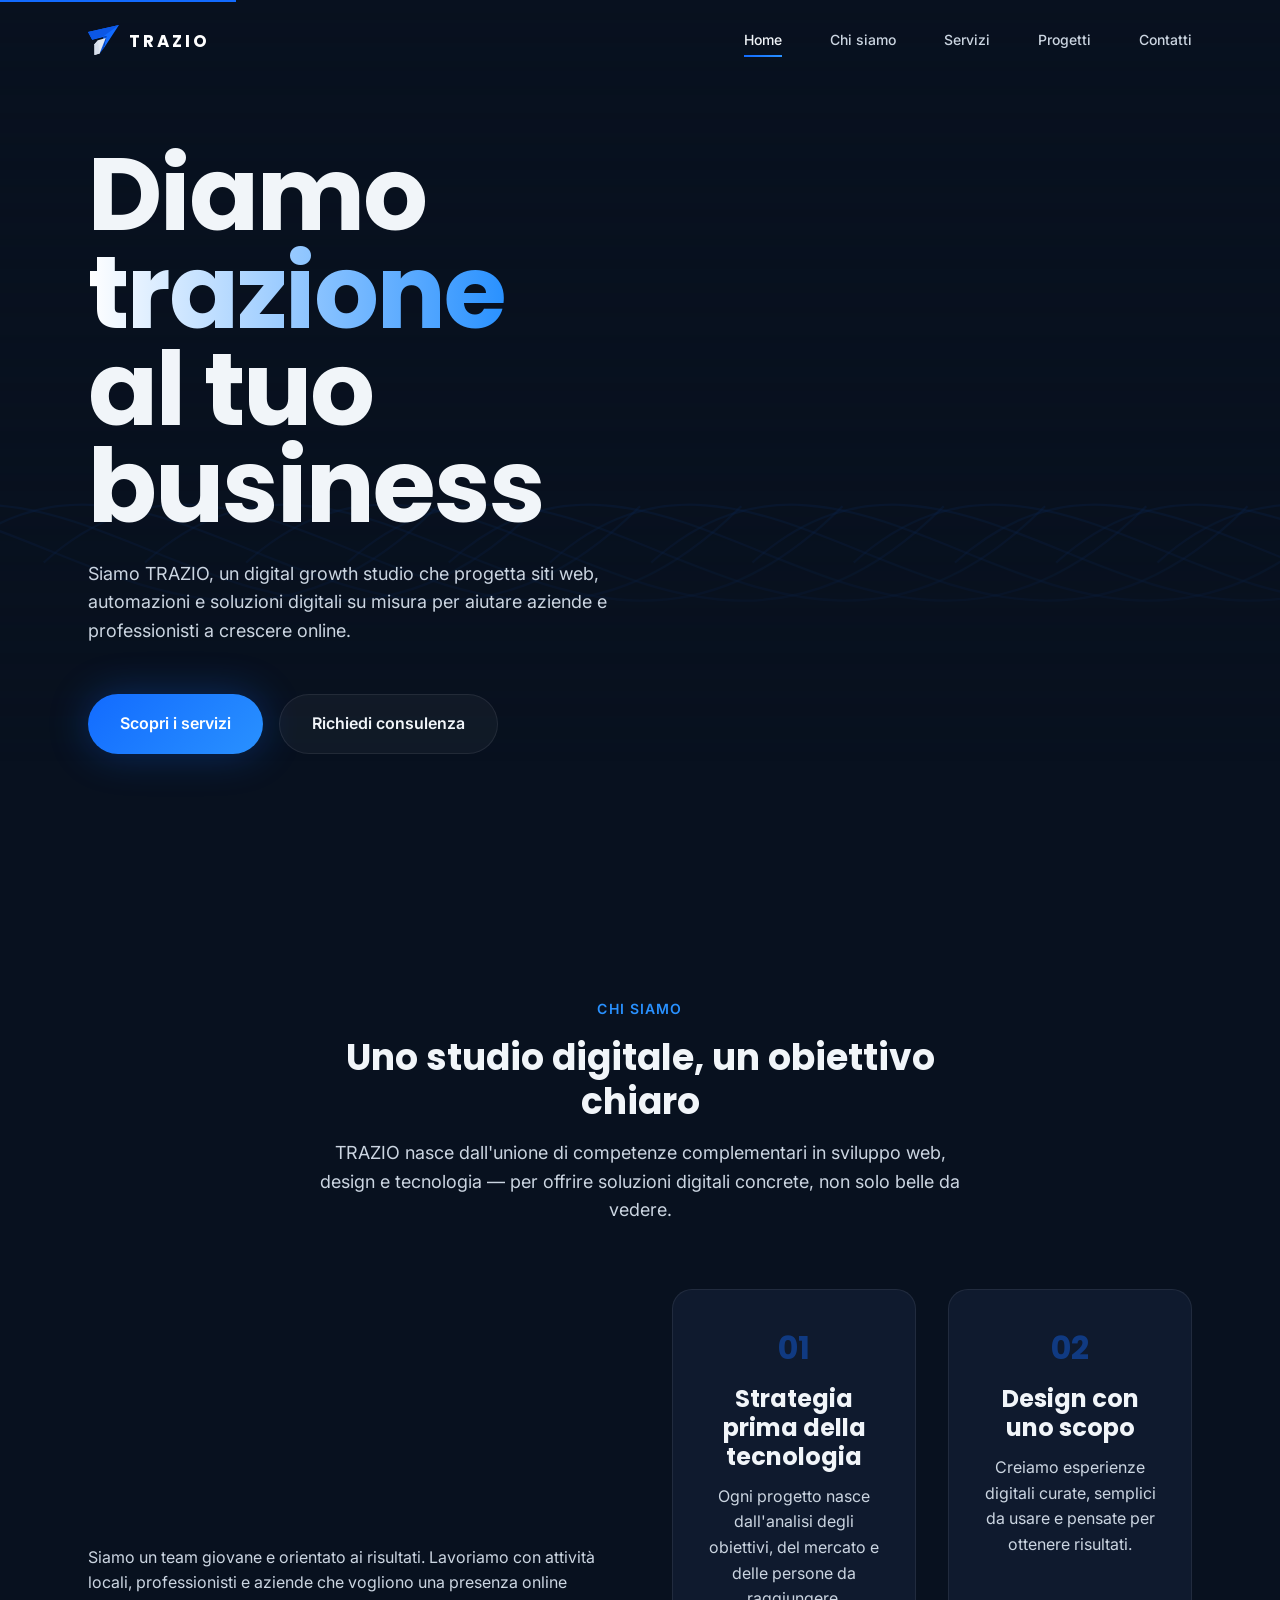
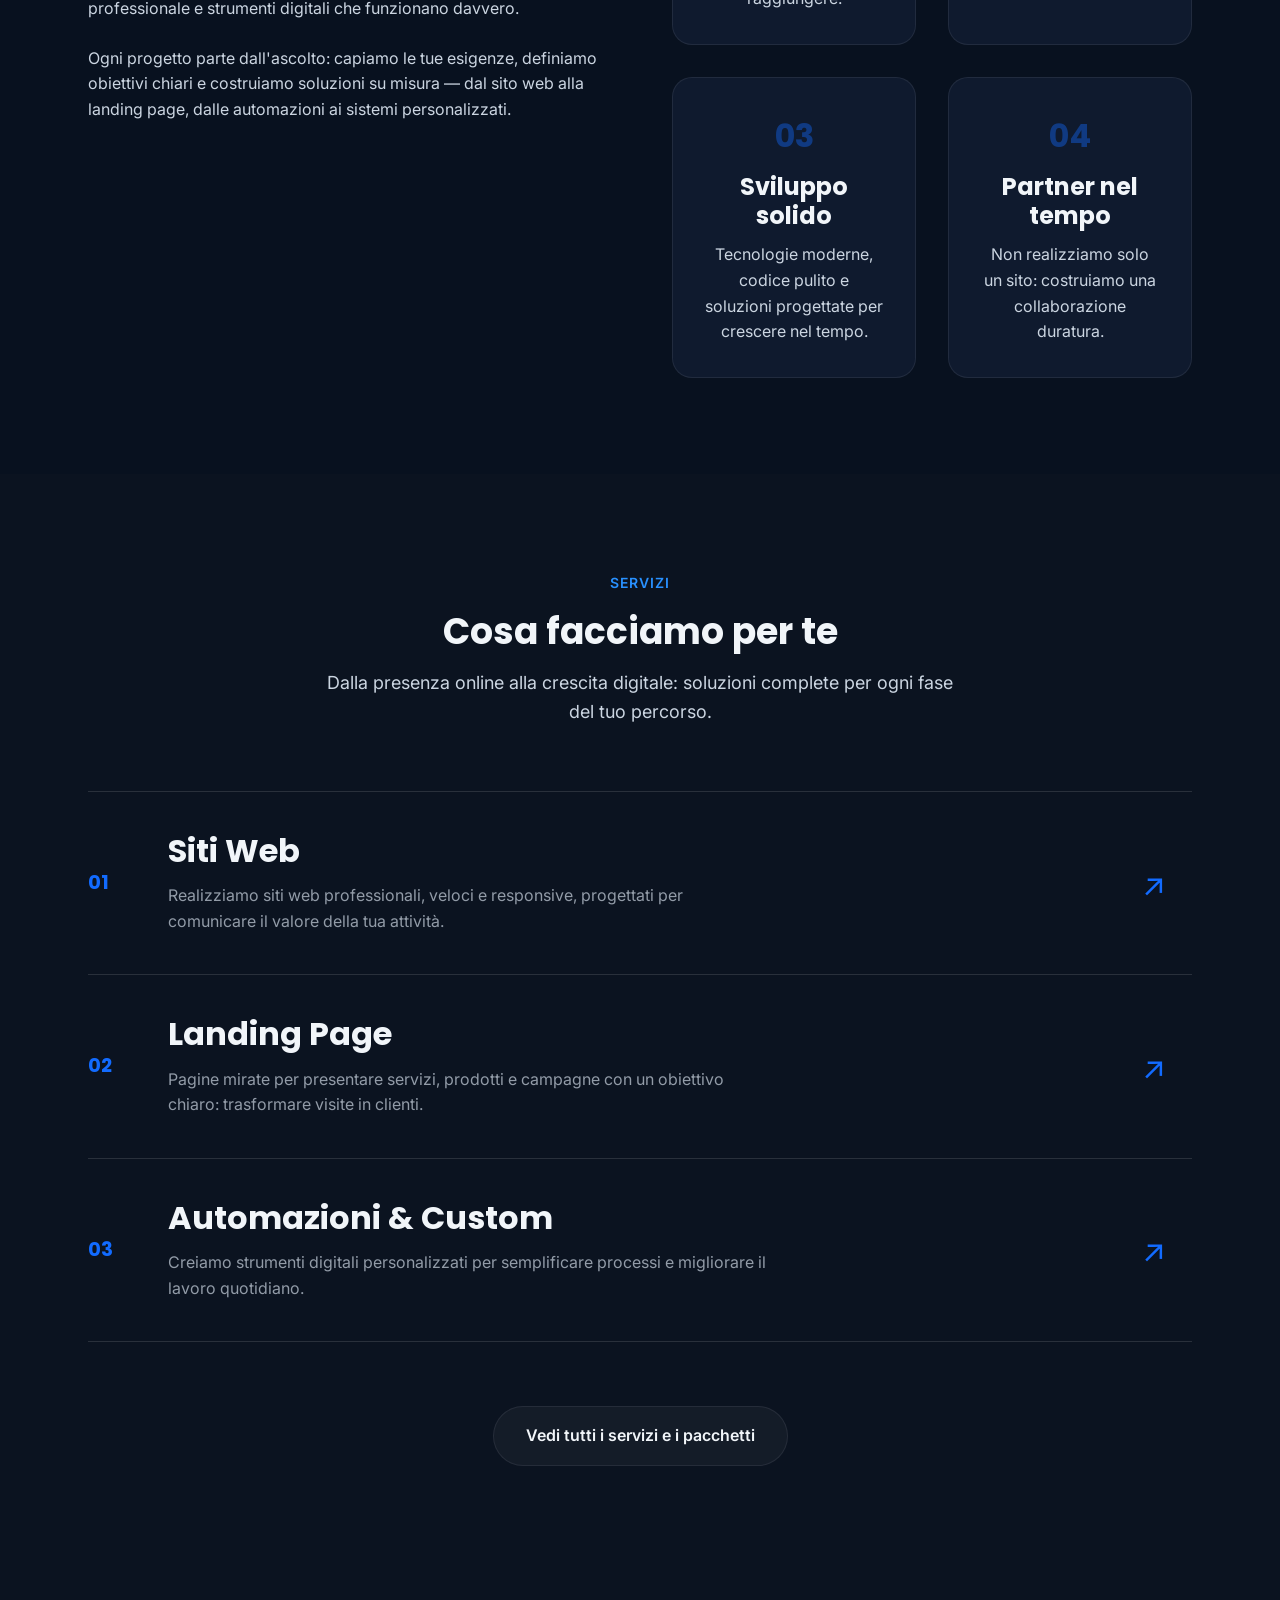
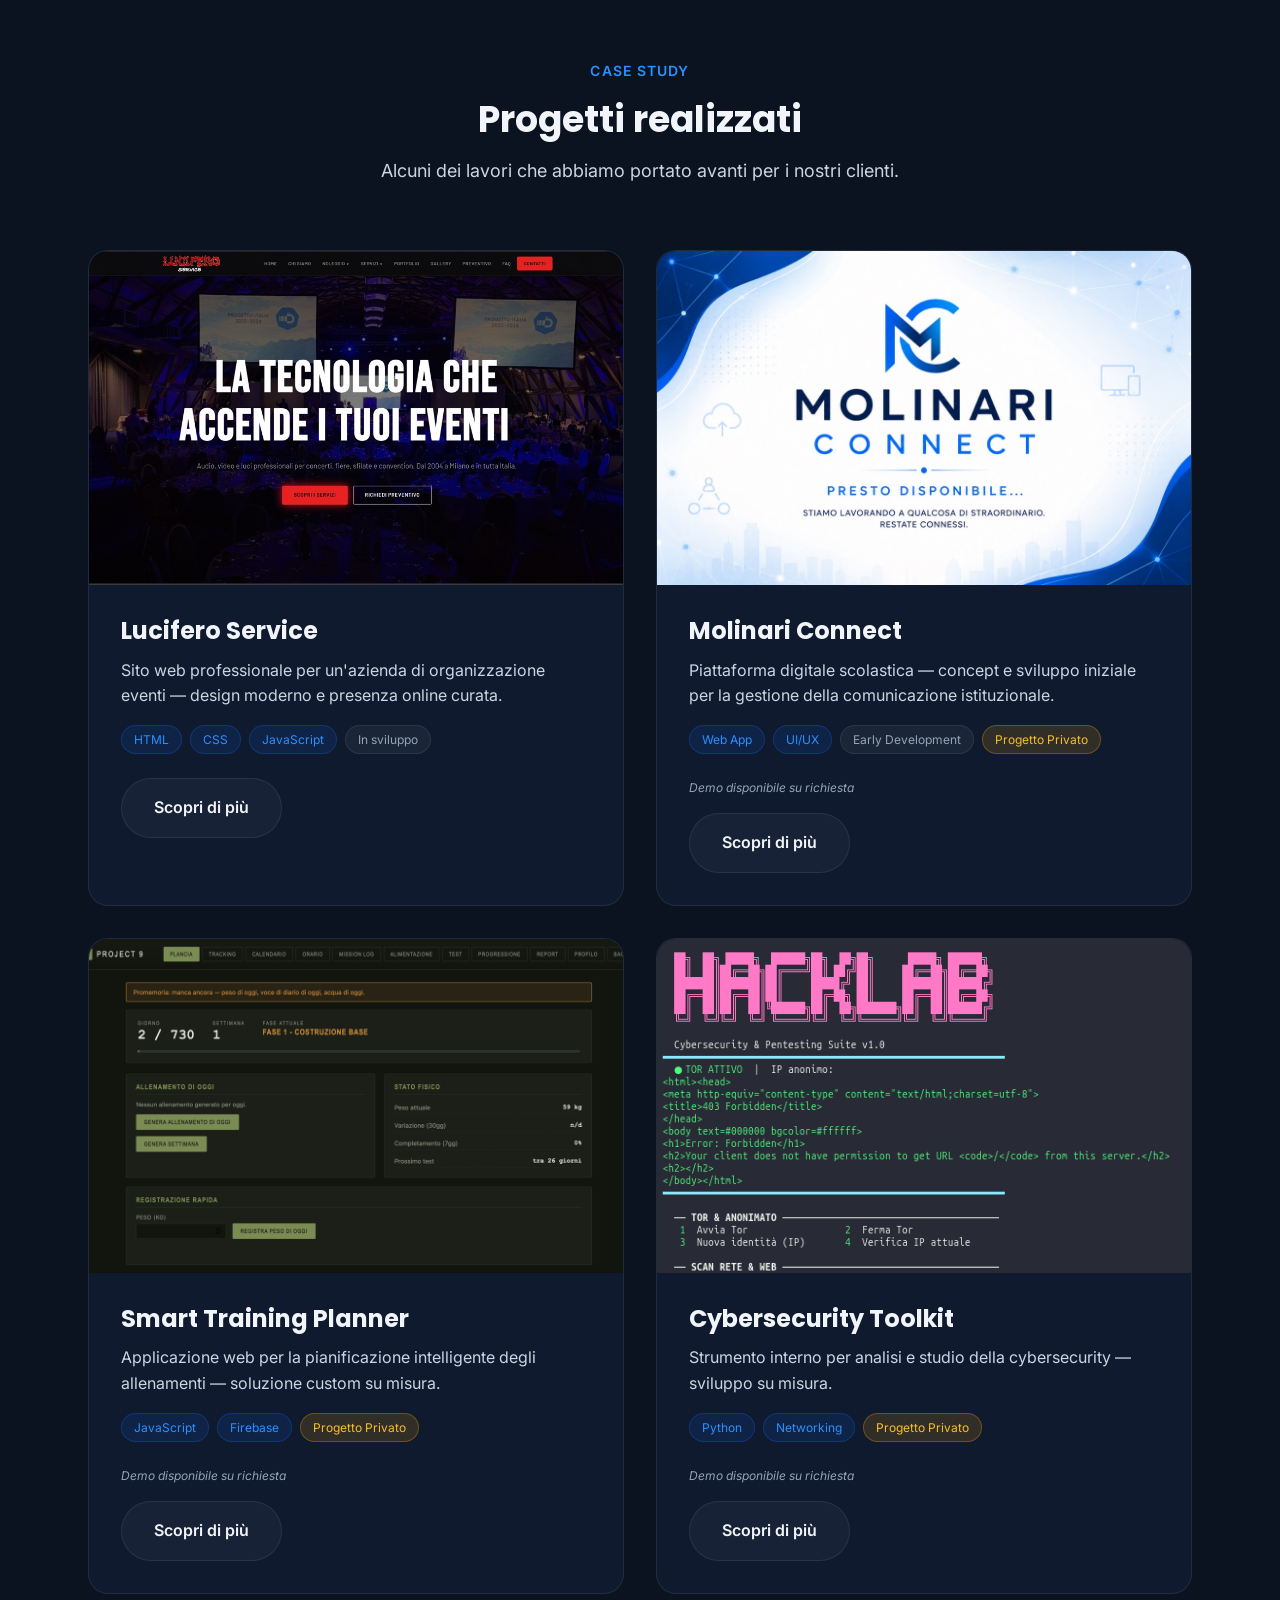
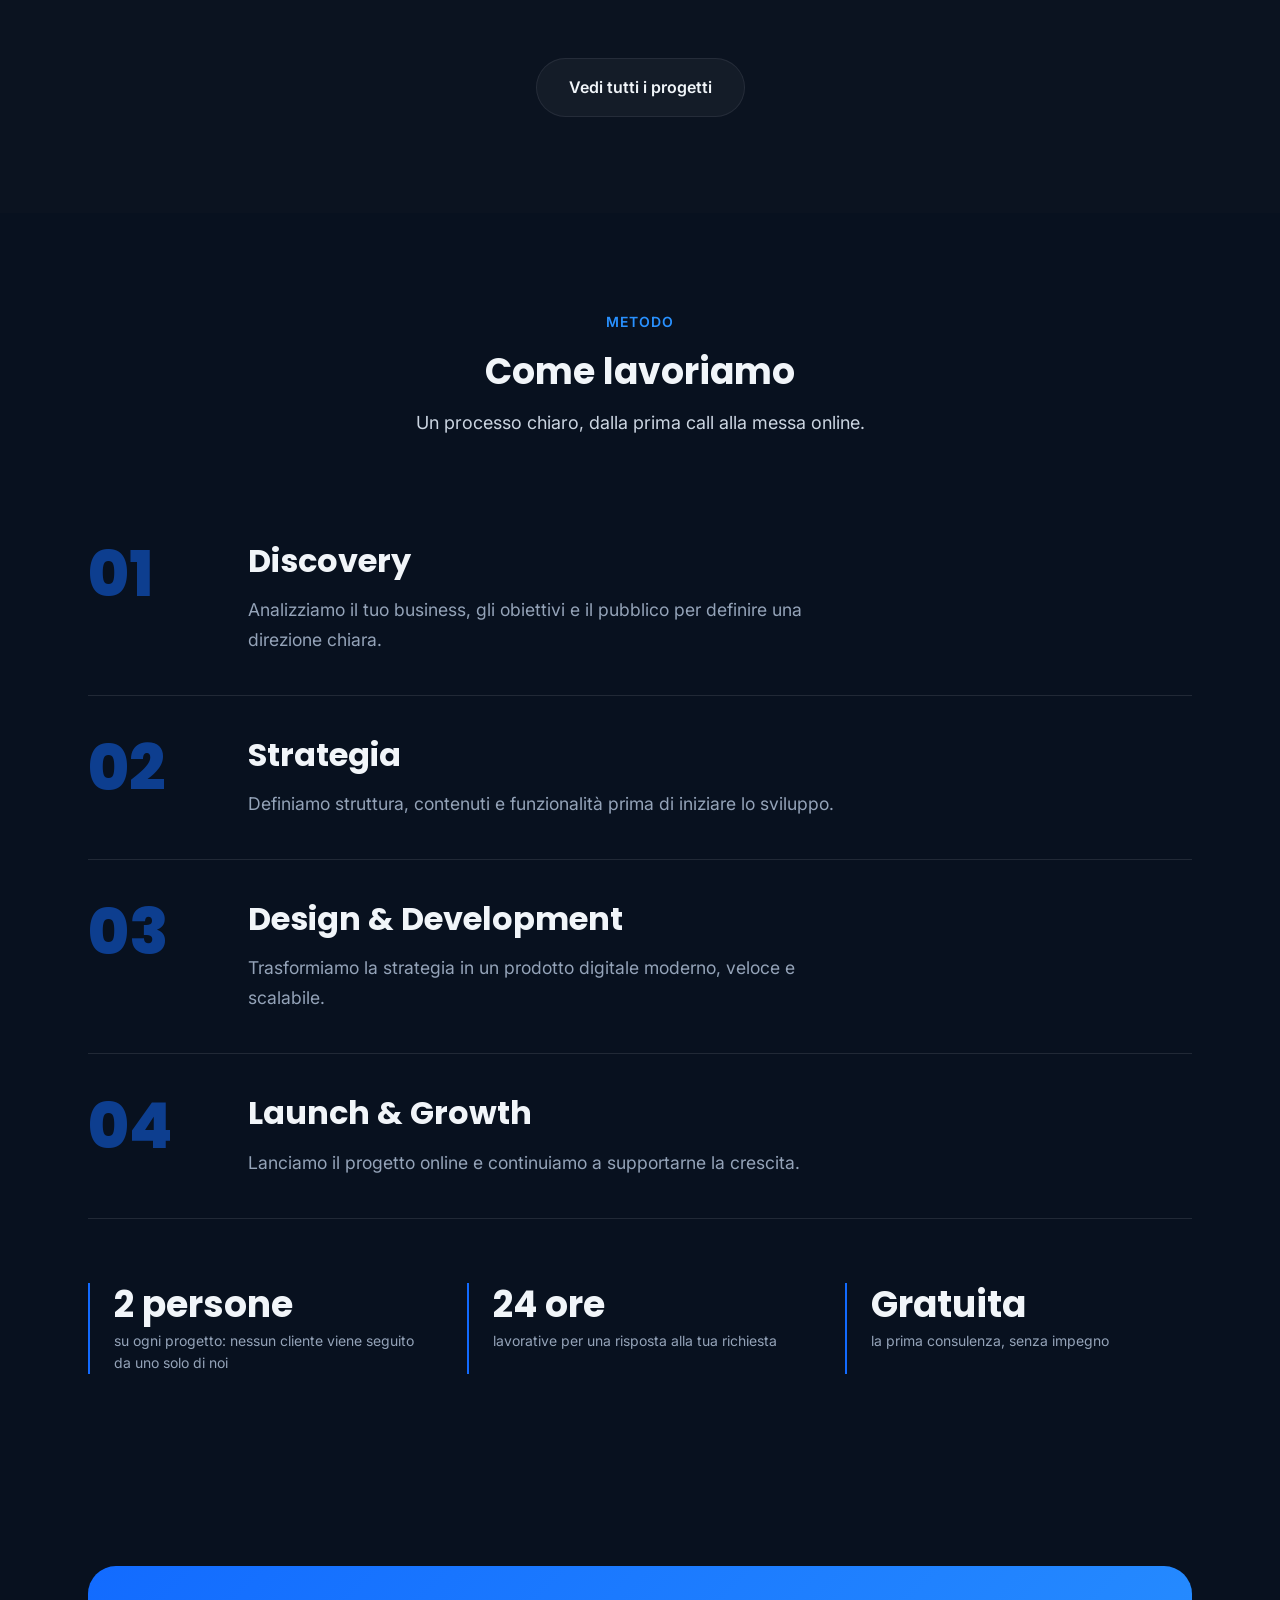
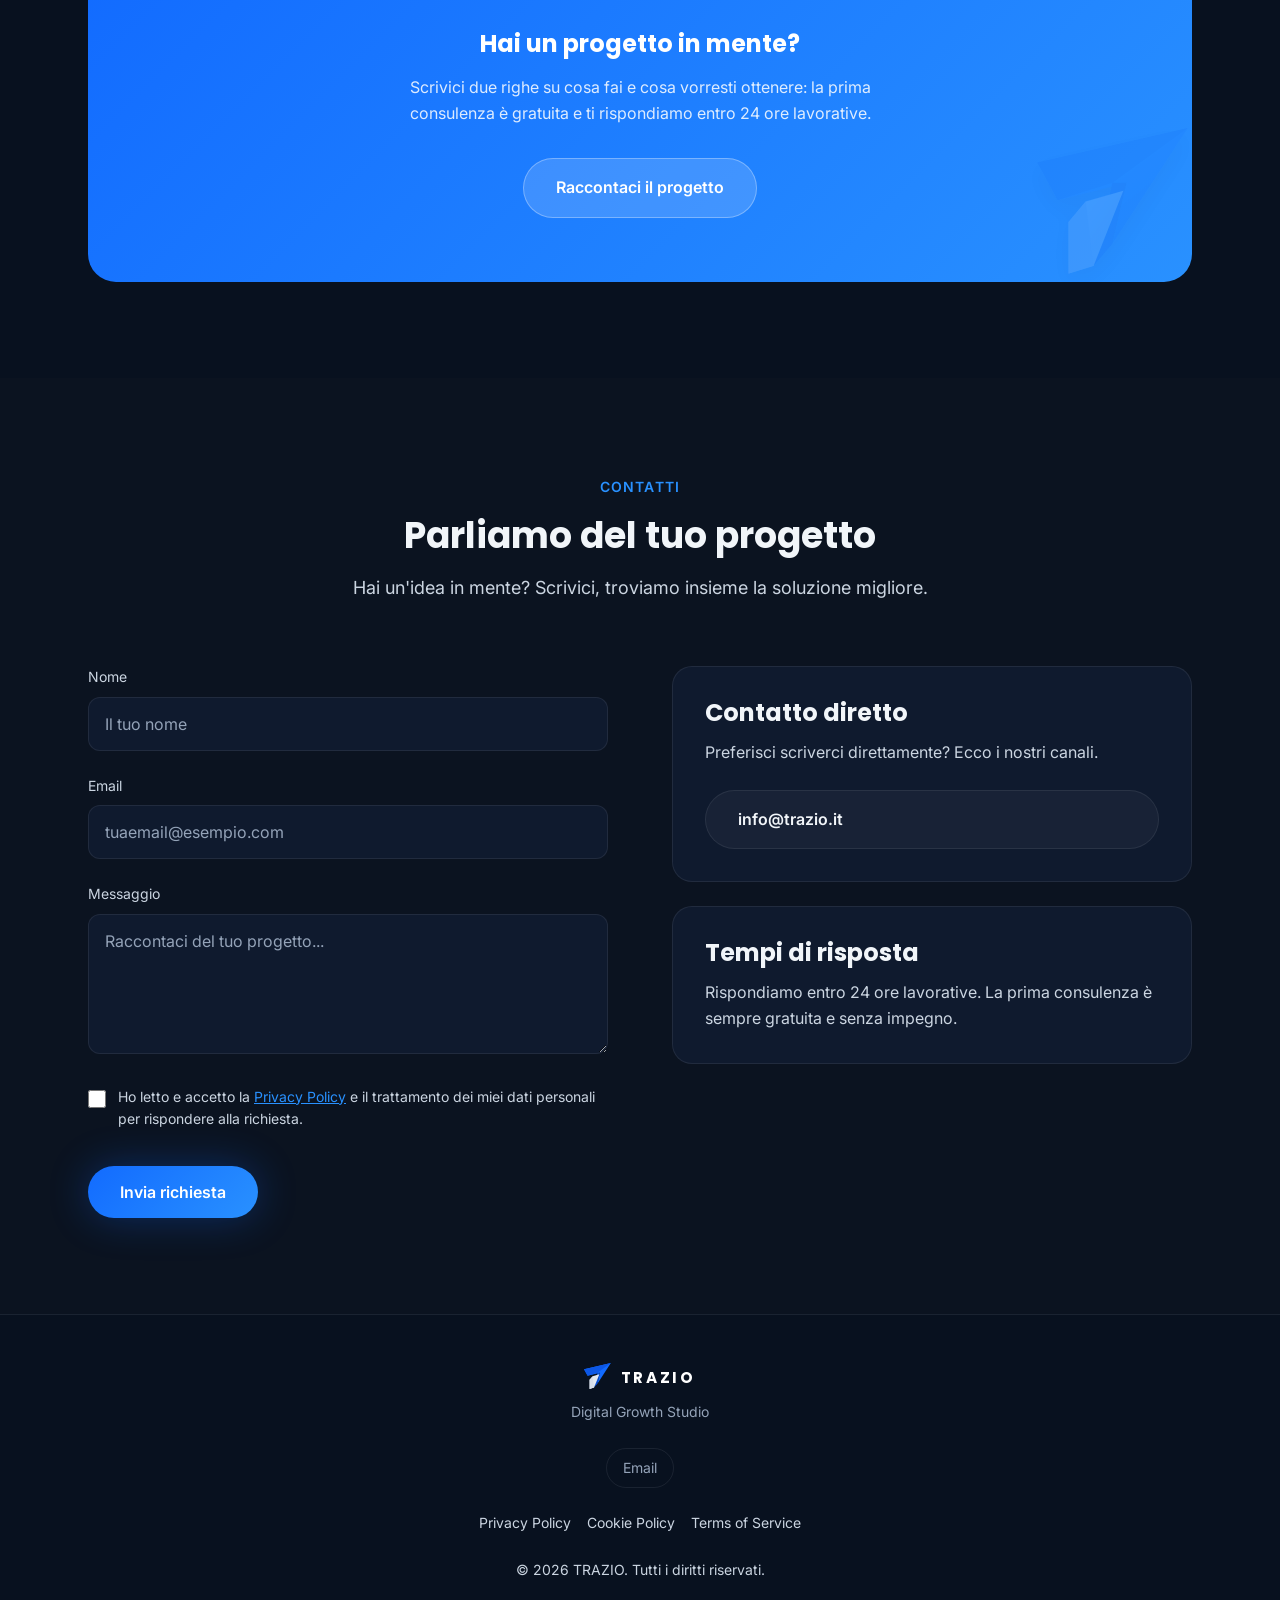
==== index.html @ c1cc942b "Restore site: fix invisible logo, calculator NaN, remove cookie banner, restructure services Bugs: -" ====
<!DOCTYPE html>
<html lang="it">
<head>
  <meta charset="UTF-8">
  <meta name="viewport" content="width=device-width, initial-scale=1.0">
  <title>TRAZIO | Digital Growth Studio</title>
  <meta name="description" content="TRAZIO è il digital growth studio che progetta siti web, automazioni e soluzioni digitali per far crescere il tuo business.">
  <meta name="keywords" content="digital growth studio, siti web, automazioni, AI, CRM, crescita digitale">
  <meta name="author" content="TRAZIO">
  <meta name="robots" content="index, follow">
  <link rel="canonical" href="https://www.trazio.it/">

  <meta property="og:title" content="TRAZIO | Digital Growth Studio">
  <meta property="og:description" content="Diamo trazione al tuo business con strategia, tecnologia e soluzioni digitali.">
  <meta property="og:type" content="website">
  <meta property="og:image" content="https://www.trazio.it/assets/images/og-cover.png">
  <meta property="og:url" content="https://www.trazio.it/">

  <meta name="twitter:card" content="summary_large_image">
  <meta name="twitter:url" content="https://www.trazio.it/">
  <meta name="twitter:title" content="TRAZIO | Digital Growth Studio">
  <meta name="twitter:description" content="Diamo trazione al tuo business con strategia, tecnologia e soluzioni digitali.">
  <meta name="twitter:image" content="https://www.trazio.it/assets/images/og-cover.png">

  <link rel="icon" type="image/svg+xml" href="assets/icons/favicon.svg">

  <script type="application/ld+json">
  {
    "@context": "https://schema.org",
    "@type": "Organization",
    "name": "TRAZIO",
    "description": "Digital Growth Studio — siti web, automazioni e soluzioni digitali per far crescere il tuo business.",
    "url": "https://www.trazio.it/",
    "email": "info@trazio.it",
    "logo": "https://www.trazio.it/assets/images/logo-light.svg",
    "sameAs": [],
    "contactPoint": {
      "@type": "ContactPoint",
      "email": "info@trazio.it",
      "contactType": "customer service",
      "availableLanguage": "Italian"
    }
  }
  </script>

  <script type="application/ld+json">
  {
    "@context": "https://schema.org",
    "@type": "LocalBusiness",
    "name": "TRAZIO Digital Growth Studio",
    "description": "Digital Growth Studio specializzato in sviluppo web, automazioni e soluzioni digitali per aziende e professionisti.",
    "url": "https://www.trazio.it/",
    "email": "info@trazio.it",
    "address": {
      "@type": "PostalAddress",
      "addressCountry": "IT"
    },
    "priceRange": "€€",
    "openingHours": "Mo-Fr 09:00-18:00"
  }
  </script>

  <script type="application/ld+json">
  {
    "@context": "https://schema.org",
    "@type": "Service",
    "name": "Sviluppo Siti Web",
    "description": "Realizzazione di siti web professionali, moderni e ottimizzati per la presenza online.",
    "provider": {
      "@type": "Organization",
      "name": "TRAZIO"
    },
    "serviceType": "Web Development"
  }
  </script>

  <script type="application/ld+json">
  {
    "@context": "https://schema.org",
    "@type": "Service",
    "name": "Landing Page",
    "description": "Progettazione di landing page ottimizzate per la conversione e il marketing digitale.",
    "provider": {
      "@type": "Organization",
      "name": "TRAZIO"
    },
    "serviceType": "Digital Marketing"
  }
  </script>

  <script type="application/ld+json">
  {
    "@context": "https://schema.org",
    "@type": "Service",
    "name": "Automazioni Digitali",
    "description": "Creazione di automazioni e soluzioni digitali personalizzate per migliorare i processi aziendali.",
    "provider": {
      "@type": "Organization",
      "name": "TRAZIO"
    },
    "serviceType": "Business Automation"
  }
  </script>
  <link rel="preconnect" href="https://fonts.googleapis.com">
  <link rel="preconnect" href="https://fonts.gstatic.com" crossorigin>
  <link href="https://fonts.googleapis.com/css2?family=Inter:wght@400;500;600;700&family=Poppins:wght@600;700;800&display=swap" rel="stylesheet">

  <link rel="stylesheet" href="css/variables.css">
  <link rel="stylesheet" href="css/style.css">
  <link rel="stylesheet" href="css/animations.css">
  <link rel="stylesheet" href="css/responsive.css">
</head>
<body>
  <a href="#main-content" class="skip-to-content">Vai al contenuto principale</a>

  <div class="loader">
    <div class="loader__logo"><svg class="brand-mark" viewBox="0 8 96 93" aria-hidden="true" focusable="false"><path fill="#126BFF" d="M0 30 96 8 48 82 57 43 13 54Z"/><path fill="#0C57E6" d="M0 30 13 54 48 43 96 8Z"/><path fill="#0750D8" d="M48 82 57 43 48 43 36 96Z"/><path fill="#E2E8F0" d="M31 55 55 48 36 96 20 101 20 68Z"/><path fill="#D6DEEA" d="M20 68 31 55 36 96 20 101Z"/></svg></div>
  </div>

  <div class="scroll-progress"></div>

  <header class="navbar">
    <div class="container navbar__inner">
      <a href="index.html" class="navbar__logo" aria-label="TRAZIO — Home"><svg class="brand-mark" viewBox="0 8 96 93" aria-hidden="true" focusable="false"><path fill="#126BFF" d="M0 30 96 8 48 82 57 43 13 54Z"/><path fill="#0C57E6" d="M0 30 13 54 48 43 96 8Z"/><path fill="#0750D8" d="M48 82 57 43 48 43 36 96Z"/><path fill="#E2E8F0" d="M31 55 55 48 36 96 20 101 20 68Z"/><path fill="#D6DEEA" d="M20 68 31 55 36 96 20 101Z"/></svg><span class="brand-word">TRAZIO</span></a>

      <nav class="navbar__links" id="primary-nav" aria-label="Navigazione principale">
        <a href="index.html" class="is-active">Home</a>
        <a href="about.html">Chi siamo</a>
        <a href="services.html">Servizi</a>
        <a href="projects.html">Progetti</a>
        <a href="contact.html">Contatti</a>
      </nav>

      <button class="navbar__hamburger" aria-label="Apri menu" aria-expanded="false" aria-controls="primary-nav">
        <span></span><span></span><span></span>
      </button>
    </div>
  </header>

  <main id="main-content">

    <!-- HERO -->
    <section class="hero" id="home">
      <div class="hero__glow"></div>

      <div class="container hero__inner">
        <div class="hero__content">
          <h1 class="hero__title">
            Diamo <span class="text-gradient">trazione</span><br>
            al tuo business
          </h1>

          <p class="hero__subtitle">
            Siamo TRAZIO, un digital growth studio che progetta siti web, automazioni
            e soluzioni digitali su misura per aiutare aziende e professionisti a crescere online.
          </p>

          <div class="hero__actions">
            <a href="services.html" class="btn btn--primary">Scopri i servizi</a>
            <a href="contact.html" class="btn btn--secondary">Richiedi consulenza</a>
          </div>
        </div>
      </div>
    </section>

    <!-- CHI SIAMO -->
    <section class="section" id="about">
      <div class="container">
        <div class="section-header reveal">
          <span class="section-eyebrow">Chi siamo</span>
          <h2 class="section-title">Uno studio digitale, un obiettivo chiaro</h2>
          <p class="section-subtitle">
            TRAZIO nasce dall'unione di competenze complementari in sviluppo web,
            design e tecnologia — per offrire soluzioni digitali concrete, non solo belle da vedere.
          </p>
        </div>

        <div class="grid grid--2 u-items-center u-gap-3xl">
          <div class="reveal">
            <p class="u-mb-lg">
              Siamo un team giovane e orientato ai risultati. Lavoriamo con attività locali,
              professionisti e aziende che vogliono una presenza online professionale e strumenti
              digitali che funzionano davvero.
            </p>
            <p>
              Ogni progetto parte dall'ascolto: capiamo le tue esigenze, definiamo obiettivi chiari
              e costruiamo soluzioni su misura — dal sito web alla landing page, dalle automazioni
              ai sistemi personalizzati.
            </p>
          </div>

          <div class="grid grid--2 reveal" data-delay="150">

            <div class="card value-card">
              <span class="value-card__number">01</span>
              <h3 class="service-card__title">Strategia prima della tecnologia</h3>
              <p>
                Ogni progetto nasce dall'analisi degli obiettivi,
                del mercato e delle persone da raggiungere.
              </p>
            </div>

            <div class="card value-card">
              <span class="value-card__number">02</span>
              <h3 class="service-card__title">Design con uno scopo</h3>
              <p>
                Creiamo esperienze digitali curate,
                semplici da usare e pensate per ottenere risultati.
              </p>
            </div>

            <div class="card value-card">
              <span class="value-card__number">03</span>
              <h3 class="service-card__title">Sviluppo solido</h3>
              <p>
                Tecnologie moderne, codice pulito
                e soluzioni progettate per crescere nel tempo.
              </p>
            </div>

            <div class="card value-card">
              <span class="value-card__number">04</span>
              <h3 class="service-card__title">Partner nel tempo</h3>
              <p>
                Non realizziamo solo un sito:
                costruiamo una collaborazione duratura.
              </p>
            </div>

          </div>
        </div>
      </div>
    </section>

    <!-- SERVIZI PREVIEW -->
    <section class="section section--alt">
      <div class="container">
        <div class="section-header reveal">
          <span class="section-eyebrow">Servizi</span>
          <h2 class="section-title">Cosa facciamo per te</h2>
          <p class="section-subtitle">
            Dalla presenza online alla crescita digitale: soluzioni complete per ogni fase del tuo percorso.
          </p>
        </div>

        <div class="services-list reveal">

          <a href="services.html#siti-web" class="service-row">
            <span class="service-number">01</span>
            <div class="service-content">
              <h3>Siti Web</h3>
              <p>
                Realizziamo siti web professionali, veloci e responsive,
                progettati per comunicare il valore della tua attività.
              </p>
            </div>
            <span class="service-arrow" aria-hidden="true">↗</span>
          </a>

          <a href="services.html#landing-page" class="service-row">
            <span class="service-number">02</span>
            <div class="service-content">
              <h3>Landing Page</h3>
              <p>
                Pagine mirate per presentare servizi, prodotti e campagne
                con un obiettivo chiaro: trasformare visite in clienti.
              </p>
            </div>
            <span class="service-arrow" aria-hidden="true">↗</span>
          </a>

          <a href="services.html#soluzioni-custom" class="service-row">
            <span class="service-number">03</span>
            <div class="service-content">
              <h3>Automazioni & Custom</h3>
              <p>
                Creiamo strumenti digitali personalizzati per semplificare
                processi e migliorare il lavoro quotidiano.
              </p>
            </div>
            <span class="service-arrow" aria-hidden="true">↗</span>
          </a>

        </div>

        <div class="reveal u-text-center u-mt-3xl">
          <a href="services.html" class="btn btn--secondary">Vedi tutti i servizi e i pacchetti</a>
        </div>
      </div>
    </section>

    <!-- PROGETTI -->
    <section class="section section--alt" id="projects">
      <div class="container">
        <div class="section-header reveal">
          <span class="section-eyebrow">Case study</span>
          <h2 class="section-title">Progetti realizzati</h2>
          <p class="section-subtitle">Alcuni dei lavori che abbiamo portato avanti per i nostri clienti.</p>
        </div>

        <div class="grid grid--2 projects-grid">
          <!-- Caricati da js/projects.json -->
        </div>

        <div class="reveal u-text-center u-mt-3xl">
          <a href="projects.html" class="btn btn--secondary">Vedi tutti i progetti</a>
        </div>
      </div>
    </section>

    <!-- METODO -->
    <section class="section">
      <div class="container">
        <div class="section-header reveal">
          <span class="section-eyebrow">Metodo</span>
          <h2 class="section-title">Come lavoriamo</h2>
          <p class="section-subtitle">Un processo chiaro, dalla prima call alla messa online.</p>
        </div>

        <div class="method-list reveal">

          <article class="method-item">
            <span class="method-number">01</span>
            <div>
              <h3>Discovery</h3>
              <p>
                Analizziamo il tuo business, gli obiettivi
                e il pubblico per definire una direzione chiara.
              </p>
            </div>
          </article>

          <article class="method-item">
            <span class="method-number">02</span>
            <div>
              <h3>Strategia</h3>
              <p>
                Definiamo struttura, contenuti e funzionalità
                prima di iniziare lo sviluppo.
              </p>
            </div>
          </article>

          <article class="method-item">
            <span class="method-number">03</span>
            <div>
              <h3>Design & Development</h3>
              <p>
                Trasformiamo la strategia in un prodotto digitale
                moderno, veloce e scalabile.
              </p>
            </div>
          </article>

          <article class="method-item">
            <span class="method-number">04</span>
            <div>
              <h3>Launch & Growth</h3>
              <p>
                Lanciamo il progetto online e continuiamo
                a supportarne la crescita.
              </p>
            </div>
          </article>

        </div>

        <dl class="facts reveal">
          <div class="fact">
            <dd>2 persone</dd>
            <dt>su ogni progetto: nessun cliente viene seguito da uno solo di noi</dt>
          </div>
          <div class="fact">
            <dd>24 ore</dd>
            <dt>lavorative per una risposta alla tua richiesta</dt>
          </div>
          <div class="fact">
            <dd>Gratuita</dd>
            <dt>la prima consulenza, senza impegno</dt>
          </div>
        </dl>
      </div>
    </section>

    <!-- CTA -->
    <section class="section">
      <div class="container">
        <div class="cta-banner reveal">
          <h2>Hai un progetto in mente?</h2>
          <p>Scrivici due righe su cosa fai e cosa vorresti ottenere: la prima consulenza è gratuita e ti rispondiamo entro 24 ore lavorative.</p>
          <a href="contact.html" class="btn btn--secondary">Raccontaci il progetto</a>
        </div>
      </div>
    </section>

    <!-- CONTATTI -->
    <section class="section section--alt" id="contact">
      <div class="container">
        <div class="section-header reveal">
          <span class="section-eyebrow">Contatti</span>
          <h2 class="section-title">Parliamo del tuo progetto</h2>
          <p class="section-subtitle">Hai un'idea in mente? Scrivici, troviamo insieme la soluzione migliore.</p>
        </div>

        <div class="grid grid--2 u-gap-3xl u-items-start">
          <form class="contact-form reveal" action="https://formspree.io/f/xwvgbkjb" method="POST">
            <input type="hidden" name="_subject" value="Nuova richiesta dal sito TRAZIO">
            <div class="form-group">
              <label for="name">Nome</label>
              <input type="text" id="name" name="name" required placeholder="Il tuo nome">
            </div>
            <div class="form-group">
              <label for="email">Email</label>
              <input type="email" id="email" name="email" required placeholder="tuaemail@esempio.com">
            </div>
            <div class="form-group">
              <label for="message">Messaggio</label>
              <textarea id="message" name="message" required placeholder="Raccontaci del tuo progetto..."></textarea>
            </div>
            <div class="form-group form-group--checkbox">
              <label class="checkbox-label">
                <input type="checkbox" name="privacy_consent" required>
                <span>
                  Ho letto e accetto la <a href="privacy-policy.html" target="_blank" rel="noopener">Privacy Policy</a> e il trattamento dei miei dati personali per rispondere alla richiesta.
                </span>
              </label>
            </div>
            <button type="submit" class="btn btn--primary">Invia richiesta</button>
          </form>

          <div class="reveal" data-delay="150">
            <div class="card u-mb-lg">
              <h3 class="service-card__title">Contatto diretto</h3>
              <p class="u-mb-lg">Preferisci scriverci direttamente? Ecco i nostri canali.</p>
              <div class="link-list">
                <a href="mailto:info@trazio.it" class="btn btn--secondary">info@trazio.it</a>
              </div>
            </div>
            <div class="card">
              <h3 class="service-card__title">Tempi di risposta</h3>
              <p>Rispondiamo entro 24 ore lavorative. La prima consulenza è sempre gratuita e senza impegno.</p>
            </div>
          </div>
        </div>
      </div>
    </section>

  </main>

  <footer class="footer">
    <div class="container">

      <div class="footer__brand"><svg class="brand-mark" viewBox="0 8 96 93" aria-hidden="true" focusable="false"><path fill="#126BFF" d="M0 30 96 8 48 82 57 43 13 54Z"/><path fill="#0C57E6" d="M0 30 13 54 48 43 96 8Z"/><path fill="#0750D8" d="M48 82 57 43 48 43 36 96Z"/><path fill="#E2E8F0" d="M31 55 55 48 36 96 20 101 20 68Z"/><path fill="#D6DEEA" d="M20 68 31 55 36 96 20 101Z"/></svg><span class="brand-word">TRAZIO</span></div>
      <p class="footer__tagline">Digital Growth Studio</p>
      <div class="footer__socials">
        <a href="mailto:info@trazio.it" aria-label="Email">Email</a>
      </div>
      <div class="footer__legal">
        <a href="privacy-policy.html">Privacy Policy</a>
        <a href="cookie-policy.html">Cookie Policy</a>
        <a href="terms-of-service.html">Terms of Service</a>
      </div>
      <p>&copy; 2026 TRAZIO. Tutti i diritti riservati.</p>

    </div>
  </footer>

  <button class="back-to-top btn--secondary" aria-label="Torna su">↑</button>

  <script src="js/config.js"></script>
  <script src="js/projects.js"></script>
  <script src="js/navbar.js"></script>
  <script src="js/scroll.js"></script>
  <script src="js/main.js"></script>
</body>
</html>
---- css/variables.css ----
/* ============================================================
   VARIABLES.CSS
   Design System — TRAZIO Digital Growth Studio
   ============================================================ */

:root {

  /* ----------------------------------------------------------
     COLORI — Palette TRAZIO Brand Kit (WCAG AA compliant)
     ---------------------------------------------------------- */
  --color-bg: #08111F;
  --color-bg-secondary: #0B1320;
  --color-card: #0F1A2E;
  --color-card-hover: #152238;

  --color-primary: #126BFF;
  --color-primary-light: #2991FF;
  --color-primary-dark: #084BCB;

  --color-white: #FFFFFF;
  --color-ice: #E9EEF5;
  --color-text-primary: #F1F5F9; /* Maggiore contrasto per WCAG AA */
  --color-text-secondary: #CBD5E1; /* Maggiore contrasto per WCAG AA */
  --color-text-muted: #94A3B8;

  --color-border: rgba(233, 238, 245, 0.08);
  --color-border-hover: rgba(233, 238, 245, 0.16);

  --color-success: #22C55E;
  --color-error: #EF4444;
  --color-warning: #F59E0B;

  /* ----------------------------------------------------------
     GRADIENTI
     ---------------------------------------------------------- */
  --gradient-primary: linear-gradient(135deg, var(--color-primary), var(--color-primary-light));
  --gradient-text: linear-gradient(90deg, #FFFFFF, var(--color-primary-light));
  --gradient-hero: linear-gradient(135deg, rgba(8, 17, 31, 0.95) 0%, rgba(8, 17, 31, 0.6) 50%, rgba(18, 107, 255, 0.15) 100%);

  /* ----------------------------------------------------------
     TIPOGRAFIA
     ---------------------------------------------------------- */
  --font-primary: 'Inter', -apple-system, BlinkMacSystemFont, sans-serif;
  --font-display: 'Poppins', 'Inter', -apple-system, BlinkMacSystemFont, sans-serif;

  --fs-hero: clamp(3.2rem, 8vw, 6.5rem);
  --fs-h1: clamp(2rem, 4vw, 3rem);
  --fs-h2: clamp(1.5rem, 3vw, 2.25rem);
  --fs-h3: clamp(1.25rem, 2vw, 1.5rem);
  --fs-body-lg: 1.125rem;
  --fs-body: 1rem;
  --fs-small: 0.875rem;
  --fs-xs: 0.75rem;

  --fw-regular: 400;
  --fw-medium: 500;
  --fw-semibold: 600;
  --fw-bold: 700;

  --lh-tight: 1.2;
  --lh-normal: 1.6;

  /* ----------------------------------------------------------
     SPAZIATURE
     ---------------------------------------------------------- */
  --space-2xs: 0.25rem;
  --space-xs: 0.5rem;
  --space-sm: 0.75rem;
  --space-md: 1rem;
  --space-lg: 1.5rem;
  --space-xl: 2rem;
  --space-2xl: 3rem;
  --space-3xl: 4rem;
  --space-4xl: 6rem;
  --space-5xl: 8rem;

  /* ----------------------------------------------------------
     LAYOUT
     ---------------------------------------------------------- */
  --container-max: 1200px;
  --container-padding: clamp(1.25rem, 5vw, 3rem);
  --navbar-height: 80px;

  /* ----------------------------------------------------------
     BORDI E RAGGI
     ---------------------------------------------------------- */
  --radius-sm: 8px;
  --radius-md: 12px;
  --radius-lg: 20px;
  --radius-xl: 28px;
  --radius-full: 9999px;

  /* ----------------------------------------------------------
     OMBRE
     ---------------------------------------------------------- */
  --shadow-sm: 0 2px 8px rgba(0, 0, 0, 0.3);
  --shadow-md: 0 8px 24px rgba(0, 0, 0, 0.4);
  --shadow-lg: 0 20px 60px rgba(0, 0, 0, 0.5);
  --shadow-glow: 0 0 40px rgba(18, 107, 255, 0.3);

  /* ----------------------------------------------------------
     GLASSMORPHISM
     ---------------------------------------------------------- */
  --glass-bg: rgba(11, 19, 32, 0.75);
  --glass-blur: blur(16px);
  --glass-border: 1px solid rgba(233, 238, 245, 0.08);

  /* ----------------------------------------------------------
     TRANSIZIONI
     ---------------------------------------------------------- */
  --transition-fast: 0.2s ease;
  --transition-base: 0.35s cubic-bezier(0.4, 0, 0.2, 1);
  --transition-slow: 0.6s cubic-bezier(0.4, 0, 0.2, 1);

  /* ----------------------------------------------------------
     Z-INDEX
     ---------------------------------------------------------- */
  --z-behind: -1;
  --z-base: 1;
  --z-dropdown: 100;
  --z-navbar: 500;
  --z-overlay: 800;
  --z-modal: 900;
  --z-loader: 10000;
}
---- css/style.css ----
/* ============================================================
   STYLE.CSS — Base styles, reset, componenti riutilizzabili
   Ordine: reset → layout → tipografia → componenti base (bottoni,
   card, navbar, hero) → componenti di pagina → utility.
   I token (colori, spazi, font) vivono in variables.css.
   ============================================================ */

/* ---------- RESET ----------
   Azzero i margini/padding di default del browser e imposto
   box-sizing: border-box ovunque, così padding/border non
   alterano le dimensioni dichiarate degli elementi. */
*, *::before, *::after {
  margin: 0;
  padding: 0;
  box-sizing: border-box;
}

html {
  scroll-behavior: smooth; /* scroll fluido quando si clicca un link ancora (#faq, #pacchetti...) */
  scroll-padding-top: calc(var(--navbar-height) + var(--space-md)); /* evita che la navbar fissa copra il titolo della sezione */
}

body {
  font-family: var(--font-primary);
  background-color: var(--color-bg);
  color: var(--color-text-primary);
  line-height: var(--lh-normal);
  overflow-x: hidden; /* blocca lo scroll orizzontale indesiderato */
  -webkit-font-smoothing: antialiased;
}

img, video, svg {
  max-width: 100%;
  display: block;
}

a {
  color: inherit;
  text-decoration: none;
}

ul { list-style: none; }

button {
  font-family: inherit;
  border: none;
  background: none;
  cursor: pointer;
}

input, textarea, select {
  font-family: inherit;
  font-size: var(--fs-body);
}

fieldset { border: 0; min-width: 0; }
legend { padding: 0; display: block; width: 100%; }

/* Focus visibile e coerente per tutto ciò che è interattivo (tastiera) */
:focus-visible {
  outline: 2px solid var(--color-primary-light);
  outline-offset: 3px;
  border-radius: var(--radius-sm);
}

/* ---------- LAYOUT ---------- */
.container {
  max-width: var(--container-max);
  margin-inline: auto;
  padding-inline: var(--container-padding);
}

.section {
  padding-block: var(--space-4xl);
  position: relative;
}

/* Sezione con sfondo alternato (a "strisce" tra le sezioni) */
.section--alt { background: var(--color-bg-secondary); }

/* Sezione di apertura pagina (sotto la navbar fissa), usata su tutte
   le pagine interne diverse dalla home */
.section--page-top { padding-top: calc(var(--navbar-height) + var(--space-4xl)); }

.section-header {
  text-align: center;
  max-width: 640px;
  margin-inline: auto;
  margin-bottom: var(--space-3xl);
}

.section-eyebrow {
  display: inline-block;
  font-size: var(--fs-small);
  font-weight: var(--fw-semibold);
  color: var(--color-primary-light);
  letter-spacing: 0.08em;
  text-transform: uppercase;
  margin-bottom: var(--space-md);
}

.section-title {
  font-size: var(--fs-h2);
  font-weight: var(--fw-bold);
  line-height: var(--lh-tight);
  margin-bottom: var(--space-md);
}

.section-subtitle {
  color: var(--color-text-secondary);
  font-size: var(--fs-body-lg);
}

/* ---------- TIPOGRAFIA ---------- */
h1, h2, h3, h4 {
  font-family: var(--font-display);
  font-weight: var(--fw-bold);
  line-height: var(--lh-tight);
}

p { color: var(--color-text-secondary); }

/* Testo con gradiente, usato per la parola chiave del titolo hero */
.text-gradient {
  background: var(--gradient-text);
  -webkit-background-clip: text;
  background-clip: text;
  color: transparent;
}

/* Titolo standard delle card e dei blocchi di contenuto */
.service-card__title {
  font-size: var(--fs-h3);
  margin-bottom: var(--space-sm);
}

/* ---------- BRAND (simbolo + wordmark) ----------
   Il logo è composto in HTML: simbolo SVG inline + parola "TRAZIO"
   in Poppins. Così resta nitido a qualsiasi dimensione e non
   dipende da un file immagine con testo rasterizzato. */
.brand-mark {
  height: 30px;
  width: auto;
  flex-shrink: 0;
}

.brand-word {
  font-family: var(--font-display);
  font-weight: var(--fw-bold);
  font-size: 1.05rem;
  letter-spacing: 0.18em;
  line-height: 1;
  color: var(--color-white);
  transform: translateY(1px); /* allinea otticamente le maiuscole al centro del simbolo */
}

/* ---------- BOTTONI ---------- */
.btn {
  position: relative;
  display: inline-flex;
  align-items: center;
  justify-content: center;
  gap: var(--space-xs);
  padding: var(--space-md) var(--space-xl);
  border-radius: var(--radius-full);
  font-size: var(--fs-body);
  font-weight: var(--fw-semibold);
  transition: transform var(--transition-fast), box-shadow var(--transition-fast), background var(--transition-fast), border-color var(--transition-fast);
  overflow: hidden; /* necessario per contenere l'effetto ripple */
  isolation: isolate;
}

.btn--primary {
  background: var(--gradient-primary);
  color: var(--color-white);
  box-shadow: var(--shadow-glow);
}

.btn--primary:hover {
  transform: translateY(-2px);
  box-shadow: 0 0 50px rgba(18, 107, 255, 0.45);
}

.btn--secondary {
  background: rgba(255, 255, 255, 0.04);
  color: var(--color-text-primary);
  border: 1px solid var(--color-border);
}

.btn--secondary:hover {
  border-color: var(--color-border-hover);
  background: rgba(255, 255, 255, 0.08);
  transform: translateY(-2px);
}

.btn:disabled {
  opacity: 0.7;
  cursor: progress;
  transform: none;
}

/* Elemento <span> generato via JS dentro i bottoni per l'effetto ripple al click */
.btn__ripple {
  position: absolute;
  border-radius: 50%;
  background: rgba(255, 255, 255, 0.35);
  transform: scale(0);
  animation: ripple 0.6s linear;
  pointer-events: none;
}

/* ---------- CARD ---------- */
.card {
  background: var(--color-card);
  border: 1px solid var(--color-border);
  border-radius: var(--radius-lg);
  padding: var(--space-xl);
  transition: transform var(--transition-base), border-color var(--transition-base), box-shadow var(--transition-base);
}

.card:hover {
  transform: translateY(-6px);
  border-color: var(--color-border-hover);
  box-shadow: var(--shadow-lg);
}

/* Card "media" (immagine di copertina) usata nelle pagine progetto */
.media-card { padding: 0; overflow: hidden; margin-bottom: var(--space-3xl); }
.media-card img { width: 100%; }

/* ---------- NAVBAR ---------- */
.navbar {
  position: fixed;
  top: 0;
  left: 0;
  width: 100%;
  height: var(--navbar-height);
  z-index: var(--z-navbar);
  display: flex;
  align-items: center;
  transition: background var(--transition-base), border-color var(--transition-base), box-shadow var(--transition-base);
}

/* Classe aggiunta via JS (navbar.js) quando si scrolla oltre una soglia */
.navbar.is-scrolled {
  background: var(--glass-bg);
  backdrop-filter: var(--glass-blur);
  -webkit-backdrop-filter: var(--glass-blur);
  border-bottom: 1px solid var(--color-border);
  box-shadow: var(--shadow-sm);
}

.navbar__inner {
  width: 100%;
  display: flex;
  align-items: center;
  justify-content: space-between;
}

.navbar__logo {
  display: inline-flex;
  align-items: center;
  gap: 0.65rem;
  flex-shrink: 0;
}

.navbar__links {
  display: flex;
  align-items: center;
  gap: var(--space-2xl);
}

.navbar__links a {
  font-size: var(--fs-small);
  font-weight: var(--fw-medium);
  color: var(--color-text-secondary);
  transition: color var(--transition-fast);
  position: relative;
}

.navbar__links a::after {
  /* piccola linea che appare sotto il link attivo/hover */
  content: '';
  position: absolute;
  bottom: -6px;
  left: 0;
  width: 0;
  height: 2px;
  background: var(--gradient-primary);
  transition: width var(--transition-base);
}

.navbar__links a:hover,
.navbar__links a.is-active {
  color: var(--color-text-primary);
}

.navbar__links a:hover::after,
.navbar__links a.is-active::after {
  width: 100%;
}

/* Hamburger — visibile solo da mobile (vedi responsive.css) */
.navbar__hamburger {
  display: none;
  flex-direction: column;
  gap: 5px;
  padding: 10px; /* area di tocco più generosa senza cambiare l'aspetto */
  margin-right: -10px;
  z-index: var(--z-navbar);
}

.navbar__hamburger span {
  width: 24px;
  height: 2px;
  background: var(--color-text-primary);
  transition: transform var(--transition-fast), opacity var(--transition-fast);
}

/* Stato "menu aperto", classe aggiunta via JS */
.navbar__hamburger.is-open span:nth-child(1) { transform: translateY(7px) rotate(45deg); }
.navbar__hamburger.is-open span:nth-child(2) { opacity: 0; }
.navbar__hamburger.is-open span:nth-child(3) { transform: translateY(-7px) rotate(-45deg); }

/* ---------- HERO ---------- */
.hero {
  position: relative;
  min-height: 100vh;
  display: flex;
  align-items: center;
  overflow: hidden;
}

/* Pattern del brand kit in sottofondo, sfumato verso il basso */
.hero__glow {
  position: absolute;
  inset: 0;
  background-image: url('../assets/images/brand-pattern.svg');
  background-size: cover;
  background-position: center;
  opacity: 0.6;
  z-index: var(--z-behind);
  pointer-events: none;
  mask-image: linear-gradient(to bottom, black, transparent 85%);
  -webkit-mask-image: linear-gradient(to bottom, black, transparent 85%);
}

.hero__inner {
  display: grid;
  grid-template-columns: 1fr 1fr;
  gap: var(--space-3xl);
  align-items: center;
  width: 100%;
}

.hero__content { max-width: 600px; }

.hero__title {
  font-size: var(--fs-hero);
  font-weight: var(--fw-bold);
  line-height: 0.95;
  letter-spacing: -0.02em;
  margin-bottom: var(--space-lg);
}

.hero__subtitle {
  font-size: var(--fs-body-lg);
  color: var(--color-text-secondary);
  max-width: 560px;
  margin-bottom: var(--space-2xl);
}

.hero__actions {
  display: flex;
  gap: var(--space-md);
  flex-wrap: wrap;
}

/* Immagine in evidenza con cornice (usata in "Chi siamo") */
.hero__visual {
  position: relative;
  border-radius: var(--radius-lg);
  overflow: hidden;
  aspect-ratio: 4 / 3;
  box-shadow: var(--shadow-lg);
  border: 1px solid var(--color-border);
}

.hero__visual img {
  width: 100%;
  height: 100%;
  object-fit: cover;
}

.hero__visual::after {
  content: '';
  position: absolute;
  inset: 0;
  background: linear-gradient(135deg, transparent 40%, rgba(18, 107, 255, 0.2) 100%);
  pointer-events: none;
}

/* Variante 404: hero centrata, senza animazioni d'entrata gestite da JS */
.hero--static { min-height: 100vh; }
.hero__content--centered { text-align: center; max-width: 640px; margin-inline: auto; }
.hero__content--centered .hero__subtitle { margin-inline: auto; }
.hero__content--centered .hero__actions { justify-content: center; }
.hero__title--404 { font-size: clamp(4rem, 12vw, 9rem); }
.hero--static .hero__title,
.hero--static .hero__subtitle,
.hero--static .hero__actions { opacity: 1; }

/* ---------- GRID GENERICHE ---------- */
.grid {
  display: grid;
  gap: var(--space-xl);
}

.grid--2 { grid-template-columns: repeat(2, 1fr); }
.grid--3 { grid-template-columns: repeat(3, 1fr); }
.grid--4 { grid-template-columns: repeat(4, 1fr); }

/* ---------- LISTE EDITORIALI NUMERATE ----------
   Linguaggio comune a servizi, metodo e valori: numero a sinistra,
   titolo e testo a destra, separatore sottile. Niente card, niente icone. */
.services-list,
.method-list,
.values-list {
  display: flex;
  flex-direction: column;
  margin-top: var(--space-3xl);
}

.service-row {
  display: grid;
  grid-template-columns: 80px 1fr 50px;
  align-items: center;
  padding: 2.5rem 0;
  border-bottom: 1px solid rgba(255, 255, 255, 0.12);
  transition: transform 0.3s ease;
}

/* Prima riga: separatore anche sopra, così la lista è chiusa da entrambi i lati */
.service-row:first-child { border-top: 1px solid rgba(255, 255, 255, 0.12); }

/* Riga cliccabile (home → ancora nella pagina servizi) */
a.service-row:hover { transform: translateX(10px); }
a.service-row:hover .service-arrow { transform: translate(2px, -2px); }

.service-number,
.method-number,
.value-number {
  font-family: var(--font-display);
  font-weight: var(--fw-bold);
  color: var(--color-primary);
}

.service-number { font-size: 1.2rem; }

.service-content h3 {
  font-size: 2rem;
  margin-bottom: 0.8rem;
}

.service-content p {
  max-width: 600px;
  opacity: 0.7;
  line-height: 1.6;
}

.service-arrow {
  font-size: 2rem;
  color: var(--color-primary);
  transition: transform var(--transition-fast);
}

.method-item,
.value-item {
  display: flex;
  gap: 40px;
  padding: 40px 0;
  border-bottom: 1px solid rgba(255, 255, 255, 0.1);
}

.method-number,
.value-number {
  font-size: 4rem;
  font-weight: 800;
  opacity: 0.5;
  min-width: 120px;
  line-height: 1;
}

.method-item h3,
.value-item h3 {
  font-size: 2rem;
  margin-bottom: 15px;
}

.method-item p,
.value-item p {
  max-width: 600px;
  color: var(--color-text-muted);
  font-size: 1.1rem;
  line-height: 1.7;
}

/* ---------- FATTI (home, sotto il metodo) ----------
   Tre dati concreti già dichiarati altrove nel sito, presentati come
   definizioni. Sostituisce i vecchi "contatori" senza fonte. */
.facts {
  display: grid;
  grid-template-columns: repeat(3, 1fr);
  gap: var(--space-xl);
  margin-top: var(--space-3xl);
}

.fact {
  border-left: 2px solid var(--color-primary);
  padding-left: var(--space-lg);
}

.fact dd {
  font-family: var(--font-display);
  font-size: var(--fs-h2);
  font-weight: var(--fw-bold);
  line-height: var(--lh-tight);
  margin-bottom: var(--space-2xs);
}

.fact dt {
  font-size: var(--fs-small);
  color: var(--color-text-muted);
}

/* ---------- VALUE CARD (home, "Chi siamo") ---------- */
.value-card { text-align: center; }

.value-card__number {
  display: block;
  font-family: var(--font-display);
  font-size: 2rem;
  font-weight: var(--fw-bold);
  color: var(--color-primary);
  opacity: 0.4;
  margin-bottom: var(--space-sm);
}

/* ---------- PROJECTS ---------- */
.project-card {
  overflow: hidden;
  padding: 0;
  display: flex;
  flex-direction: column;
}

.project-card__media {
  aspect-ratio: 16/10;
  overflow: hidden;
  background: var(--color-bg-secondary);
}

.project-card__media img {
  width: 100%;
  height: 100%;
  object-fit: cover;
  object-position: top; /* le cover verticali mostrano l'intestazione, non il centro */
  transition: transform var(--transition-slow);
}

.project-card:hover .project-card__media img {
  transform: scale(1.06);
}

.project-card__body { padding: var(--space-xl); }

.project-card__tags {
  display: flex;
  gap: var(--space-xs);
  flex-wrap: wrap;
  margin: var(--space-md) 0 var(--space-lg);
}

.project-card__private-note {
  font-size: var(--fs-xs);
  color: var(--color-text-muted);
  margin-bottom: var(--space-md);
  font-style: italic;
}

.project-card__actions {
  display: flex;
  gap: var(--space-sm);
  align-items: center;
  flex-wrap: wrap;
}

.project-card__github {
  width: 40px;
  height: 40px;
  border-radius: var(--radius-md);
  border: 1px solid var(--color-border);
  display: flex;
  align-items: center;
  justify-content: center;
  font-size: 1.2rem;
  transition: border-color var(--transition-fast), transform var(--transition-fast), color var(--transition-fast);
}

.project-card__github:hover {
  border-color: var(--color-primary);
  color: var(--color-primary-light);
  transform: translateY(-2px);
}

/* Placeholder elegante quando un'immagine progetto non è disponibile
   (invece dell'icona "rotta" del browser). Attivato via JS (main.js). */
.project-card__media.is-missing {
  display: flex;
  align-items: center;
  justify-content: center;
  background: linear-gradient(135deg, rgba(18, 107, 255, 0.15), rgba(41, 145, 255, 0.05));
}

.project-card__media.is-missing::after {
  content: attr(data-fallback-label);
  font-size: var(--fs-small);
  font-weight: var(--fw-medium);
  color: var(--color-text-muted);
  letter-spacing: 0.04em;
  text-transform: uppercase;
}

.project-card__media.is-missing img { display: none; }

/* Card "Funzionalità principali" nelle pagine progetto */
.feature-item p { margin: 0; }

.feature-item p::before {
  content: "✓";
  color: var(--color-primary-light);
  font-weight: var(--fw-bold);
  margin-right: var(--space-sm);
}

/* ---------- TAG ---------- */
.tag {
  font-size: var(--fs-xs);
  padding: var(--space-2xs) var(--space-sm);
  border-radius: var(--radius-full);
  background: rgba(18, 107, 255, 0.12);
  color: var(--color-primary-light);
  border: 1px solid rgba(18, 107, 255, 0.25);
}

.tag--muted {
  background: rgba(255, 255, 255, 0.05);
  color: var(--color-text-muted);
  border-color: var(--color-border);
}

.tag--private {
  background: rgba(245, 158, 11, 0.15);
  color: #fbbf24;
  border-color: rgba(245, 158, 11, 0.3);
}

.tag--warning {
  background: rgba(239, 68, 68, 0.15);
  color: #f87171;
  border-color: rgba(239, 68, 68, 0.3);
}

/* ---------- FORM ---------- */
.contact-form {
  display: grid;
  gap: var(--space-lg);
}

.form-group { display: flex; flex-direction: column; gap: var(--space-xs); }

.form-group label {
  font-size: var(--fs-small);
  color: var(--color-text-secondary);
}

.form-group input,
.form-group textarea,
.form-group select {
  width: 100%;
  background: var(--color-card);
  border: 1px solid var(--color-border);
  border-radius: var(--radius-md);
  padding: var(--space-md);
  color: var(--color-text-primary);
  transition: border-color var(--transition-fast), box-shadow var(--transition-fast);
}

.form-group input::placeholder,
.form-group textarea::placeholder {
  color: var(--color-text-muted);
}

.form-group input:focus,
.form-group textarea:focus,
.form-group select:focus {
  outline: none;
  border-color: var(--color-primary);
  box-shadow: 0 0 0 3px rgba(18, 107, 255, 0.15);
}

.form-group textarea { resize: vertical; min-height: 140px; }

.form-group select option { background: var(--color-card); }

.form-group--checkbox { margin-top: var(--space-xs); }

.checkbox-label {
  display: flex;
  align-items: flex-start;
  gap: var(--space-sm);
  cursor: pointer;
  color: var(--color-text-secondary);
  font-size: var(--fs-small);
  line-height: var(--lh-normal);
}

.checkbox-label input[type="checkbox"] {
  margin-top: 4px;
  width: 18px;
  height: 18px;
  accent-color: var(--color-primary);
  cursor: pointer;
  flex-shrink: 0;
}

.checkbox-label a {
  color: var(--color-primary-light);
  text-decoration: underline;
  transition: color var(--transition-fast);
}

.checkbox-label a:hover { color: var(--color-white); }

.contact-form .btn--primary { justify-self: start; margin-top: var(--space-sm); }

/* Lista di link/azioni allineati a sinistra dentro una card (es. contatti) */
.link-list { display: flex; flex-direction: column; gap: var(--space-md); }
.link-list .btn { justify-content: flex-start; }

/* ---------- CTA BANNER ---------- */
.cta-banner {
  background: var(--gradient-primary);
  border-radius: var(--radius-xl);
  padding: var(--space-3xl);
  text-align: center;
  position: relative;
  overflow: hidden;
}

.cta-banner::before {
  content: '';
  position: absolute;
  inset: 0;
  background: url('../assets/images/symbol-color.svg') no-repeat right -20px bottom -20px;
  background-size: 200px;
  opacity: 0.12;
  pointer-events: none;
}

.cta-banner h2 {
  color: var(--color-white);
  margin-bottom: var(--space-md);
}

.cta-banner p {
  color: rgba(255, 255, 255, 0.85);
  max-width: 520px;
  margin: 0 auto var(--space-xl);
}

.cta-banner .btn--secondary {
  background: rgba(255, 255, 255, 0.15);
  border-color: rgba(255, 255, 255, 0.3);
  color: var(--color-white);
}

.cta-banner .btn--secondary:hover {
  background: rgba(255, 255, 255, 0.25);
  border-color: rgba(255, 255, 255, 0.5);
}

/* ---------- PACCHETTI (servizi) ---------- */
.packages-grid { margin-top: var(--space-3xl); }

.package-card {
  position: relative;
  display: flex;
  flex-direction: column;
  justify-content: flex-start;
  height: 100%;
}

.package-card:hover {
  transform: translateY(-8px);
  border-color: var(--color-primary);
  box-shadow: var(--shadow-glow);
}

.package-card--featured {
  border-color: var(--color-primary);
  box-shadow: var(--shadow-glow);
}

.package-card__badge {
  position: absolute;
  top: -14px;
  right: 24px;
  background: var(--gradient-primary);
  color: var(--color-white);
  padding: var(--space-xs) var(--space-md);
  border-radius: var(--radius-full);
  font-size: var(--fs-xs);
  font-weight: var(--fw-semibold);
}

.package-card__price {
  font-family: var(--font-display);
  font-size: var(--fs-h2);
  font-weight: var(--fw-bold);
  margin: var(--space-lg) 0;
  background: var(--gradient-text);
  -webkit-background-clip: text;
  background-clip: text;
  color: transparent;
}

.package-card__list {
  flex-grow: 1;
  margin: var(--space-lg) 0;
}

.package-card__list li {
  margin-bottom: var(--space-sm);
  color: var(--color-text-secondary);
}

.package-card__list li::before {
  content: "✓";
  color: var(--color-primary-light);
  margin-right: var(--space-sm);
}

.package-card__note {
  margin-top: auto;
  margin-bottom: var(--space-lg);
  color: var(--color-text-muted);
  font-size: var(--fs-small);
  line-height: 1.5;
}

.package-card .btn { margin-top: auto; }

/* ---------- TABELLA DI CONFRONTO ---------- */
.pricing-table-wrapper {
  width: 100%;
  overflow-x: auto;
  margin-top: var(--space-3xl);
  border: 1px solid var(--color-border);
  border-radius: var(--radius-lg);
  background: rgba(255, 255, 255, 0.02);
}

.pricing-table {
  width: 100%;
  min-width: 720px;
  border-collapse: collapse;
  text-align: left;
}

.pricing-table th,
.pricing-table td {
  padding: var(--space-md) var(--space-lg);
  border-bottom: 1px solid var(--color-border);
}

.pricing-table th {
  font-weight: var(--fw-semibold);
  color: var(--color-text-primary);
  background: rgba(255, 255, 255, 0.04);
}

.pricing-table td { color: var(--color-text-secondary); }

.pricing-table tbody tr:last-child td { border-bottom: none; }

.pricing-table__price td {
  font-weight: var(--fw-bold);
  color: var(--color-primary-light);
}

.pricing-table tbody tr:hover td { background: rgba(255, 255, 255, 0.025); }

/* ---------- MOTIVI (servizi, "Perché TRAZIO") ----------
   Tre colonne di testo con un filo in alto: niente card, niente icone. */
.reasons {
  display: grid;
  grid-template-columns: repeat(3, 1fr);
  gap: var(--space-2xl);
  margin-top: var(--space-3xl);
}

.reason {
  border-top: 1px solid rgba(255, 255, 255, 0.12);
  padding-top: var(--space-lg);
}

.reason h3 {
  font-size: var(--fs-h3);
  margin-bottom: var(--space-sm);
}

.reason p { line-height: 1.7; }

/* ---------- PIANI DI MANUTENZIONE (servizi) ----------
   Righe editoriali: nome e canone a sinistra, contenuto al centro,
   azione a destra. Stesso linguaggio delle liste numerate. */
.plans {
  margin-top: var(--space-3xl);
  border-top: 1px solid rgba(255, 255, 255, 0.12);
}

.plan {
  display: grid;
  grid-template-columns: 220px 1fr auto;
  gap: var(--space-2xl);
  align-items: start;
  padding: var(--space-2xl) 0;
  border-bottom: 1px solid rgba(255, 255, 255, 0.12);
}

.plan__name {
  font-size: var(--fs-h3);
  margin-bottom: var(--space-xs);
}

.plan__price {
  font-family: var(--font-display);
  font-size: var(--fs-h2);
  font-weight: var(--fw-bold);
  color: var(--color-primary-light);
  line-height: var(--lh-tight);
}

.plan__price small {
  font-family: var(--font-primary);
  font-size: var(--fs-small);
  font-weight: var(--fw-regular);
  color: var(--color-text-muted);
}

.plan__badge {
  display: inline-block;
  margin-top: var(--space-sm);
  font-size: var(--fs-xs);
  font-weight: var(--fw-semibold);
  letter-spacing: 0.06em;
  text-transform: uppercase;
  color: var(--color-primary-light);
}

.plan__body > p { margin-bottom: var(--space-md); }

.plan__list {
  display: grid;
  grid-template-columns: repeat(2, 1fr);
  gap: var(--space-xs) var(--space-lg);
}

.plan__list li {
  color: var(--color-text-secondary);
  font-size: var(--fs-small);
}

.plan__list li::before {
  content: "✓";
  color: var(--color-primary-light);
  margin-right: var(--space-xs);
}

.plan__action { align-self: center; }

.maintenance-note {
  max-width: 850px;
  margin: var(--space-2xl) auto 0;
  text-align: center;
  color: var(--color-text-muted);
  line-height: 1.7;
}

/* ---------- FAQ (accordion basato su <details>/<summary>, nativo e accessibile) ---------- */
.faq-list {
  margin-top: var(--space-3xl);
  max-width: 760px;
  margin-inline: auto;
}

.faq-item { border-bottom: 1px solid var(--color-border); }

.faq-item summary {
  display: flex;
  align-items: center;
  justify-content: space-between;
  gap: var(--space-md);
  padding: var(--space-lg) 0;
  cursor: pointer;
  list-style: none;
  font-family: var(--font-display);
  font-weight: var(--fw-bold);
  font-size: var(--fs-body-lg);
}

.faq-item summary::-webkit-details-marker { display: none; }

.faq-item summary .faq-item__chevron {
  flex-shrink: 0;
  color: var(--color-primary);
  transition: transform 0.25s ease;
}

.faq-item[open] summary .faq-item__chevron { transform: rotate(180deg); }

.faq-item p {
  color: var(--color-text-secondary);
  padding-bottom: var(--space-lg);
  max-width: 640px;
}

/* ---------- CALCOLATORE PREVENTIVO ---------- */
.calculator-box {
  max-width: 600px;
  margin: 0 auto;
}

.calculator-box:hover { transform: none; } /* è uno strumento, non una card da "sollevare" */

.calculator-box__row { margin-bottom: var(--space-xl); }

.calculator-box__row h3 { margin-bottom: var(--space-sm); }

.calc-option {
  display: flex;
  align-items: center;
  gap: var(--space-sm);
  padding: var(--space-sm) 0;
  cursor: pointer;
  font-size: var(--fs-body);
  color: var(--color-text-secondary);
}

.calc-option input {
  width: 18px;
  height: 18px;
  accent-color: var(--color-primary);
  cursor: pointer;
}

.calculator-box__total {
  display: flex;
  justify-content: space-between;
  align-items: center;
  gap: var(--space-md);
  padding: var(--space-lg) 0;
  margin: var(--space-lg) 0;
  border-top: 1px solid var(--color-border);
  border-bottom: 1px solid var(--color-border);
  font-size: var(--fs-body-lg);
}

.calculator-box__total strong {
  font-size: var(--fs-h2);
  color: var(--color-primary-light);
  font-family: var(--font-display);
}

.calculator-box__total #calc-maint {
  font-size: var(--fs-small);
  color: var(--color-text-muted);
}

.calc-dropdown summary {
  cursor: pointer;
  padding: var(--space-sm) 0;
  color: var(--color-primary-light);
  font-weight: var(--fw-medium);
  list-style: none;
}

.calc-dropdown summary::-webkit-details-marker { display: none; }

.calc-dropdown summary::after {
  content: '▾';
  margin-left: var(--space-xs);
}

.calc-dropdown[open] summary::after { content: '▴'; }

.calc-dropdown .calc-option { padding-left: var(--space-sm); }

/* ---------- FOOTER ---------- */
.footer {
  padding-block: var(--space-2xl);
  border-top: 1px solid var(--color-border);
  text-align: center;
  color: var(--color-text-muted);
  font-size: var(--fs-small);
}

.footer__brand {
  display: inline-flex;
  align-items: center;
  gap: 0.6rem;
  margin-bottom: var(--space-sm);
}

.footer__brand .brand-mark { height: 26px; }
.footer__brand .brand-word { font-size: 0.95rem; }

.footer__tagline {
  color: var(--color-text-muted);
  font-size: var(--fs-small);
  margin-bottom: var(--space-lg);
}

.footer__socials {
  display: flex;
  justify-content: center;
  gap: var(--space-lg);
  margin-bottom: var(--space-lg);
}

.footer__socials a {
  padding: var(--space-xs) var(--space-md);
  border-radius: var(--radius-full);
  border: 1px solid var(--color-border);
  transition: border-color var(--transition-fast), color var(--transition-fast);
}

.footer__socials a:hover {
  border-color: var(--color-primary);
  color: var(--color-primary-light);
}

.footer__legal {
  display: flex;
  flex-wrap: wrap;
  justify-content: center;
  gap: var(--space-md);
  margin-bottom: var(--space-lg);
}

.footer__legal a {
  color: var(--color-text-secondary);
  transition: color var(--transition-fast);
}

.footer__legal a:hover { color: var(--color-primary-light); }

/* ---------- UTILITY DI PAGINA ---------- */
.back-to-top {
  position: fixed;
  bottom: var(--space-xl);
  right: var(--space-xl);
  width: 48px;
  height: 48px;
  border-radius: 50%;
  display: flex;
  align-items: center;
  justify-content: center;
  z-index: var(--z-dropdown);
  opacity: 0;
  visibility: hidden;
  transform: translateY(10px);
  transition: opacity var(--transition-base), transform var(--transition-base), visibility var(--transition-base);
}

.back-to-top.is-visible {
  opacity: 1;
  visibility: visible;
  transform: translateY(0);
}

.scroll-progress {
  position: fixed;
  top: 0;
  left: 0;
  height: 3px;
  width: 0%; /* aggiornato via JS in base allo scroll */
  background: var(--gradient-primary);
  z-index: var(--z-navbar);
}

/* Loading screen iniziale: simbolo + linea di progresso */
.loader {
  position: fixed;
  inset: 0;
  background: var(--color-bg);
  z-index: var(--z-loader);
  display: flex;
  align-items: center;
  justify-content: center;
  transition: opacity 0.6s ease, visibility 0.6s ease;
}

.loader.is-hidden {
  opacity: 0;
  visibility: hidden;
  pointer-events: none;
}

.loader__logo {
  position: relative;
  display: flex;
  flex-direction: column;
  align-items: center;
  gap: var(--space-lg);
}

.loader__logo .brand-mark { height: 56px; }

.loader__logo::after {
  content: '';
  width: 120px;
  height: 2px;
  background: rgba(255, 255, 255, 0.1);
}

.loader__logo::before {
  content: '';
  position: absolute;
  bottom: 0;
  left: 50%;
  transform: translateX(-50%);
  width: 0%;
  height: 2px;
  background: var(--gradient-primary);
  animation: loaderProgress 1.4s ease forwards;
}

/* Classe generica applicata agli elementi che devono comparire allo scroll (scroll.js) */
.reveal {
  opacity: 0;
  transform: translateY(30px);
  transition: opacity 0.8s ease, transform 0.8s ease;
}

.reveal.is-visible {
  opacity: 1;
  transform: translateY(0);
}

/* Link "salta al contenuto" per la navigazione da tastiera */
.skip-to-content {
  position: absolute;
  top: -40px;
  left: 0;
  background: var(--color-primary);
  color: var(--color-white);
  padding: 8px 16px;
  z-index: var(--z-overlay);
  font-weight: var(--fw-semibold);
  transition: top var(--transition-fast);
}

.skip-to-content:focus { top: 0; }

/* Solo screen reader */
.u-sr-only {
  position: absolute;
  width: 1px;
  height: 1px;
  padding: 0;
  margin: -1px;
  overflow: hidden;
  clip: rect(0, 0, 0, 0);
  white-space: nowrap;
  border: 0;
}

/* ============================================================
   UTILITY CLASSES
   Sostituiscono gli stili inline sparsi nelle pagine HTML.
   ============================================================ */
.u-text-center { text-align: center; }
.u-mt-md  { margin-top: var(--space-md); }
.u-mt-lg  { margin-top: var(--space-lg); }
.u-mt-2xl { margin-top: var(--space-2xl); }
.u-mt-3xl { margin-top: var(--space-3xl); }
.u-mt-4xl { margin-top: var(--space-4xl); }
.u-mt-5xl { margin-top: var(--space-5xl); }
.u-mb-md  { margin-bottom: var(--space-md); }
.u-mb-lg  { margin-bottom: var(--space-lg); }
.u-mb-2xl { margin-bottom: var(--space-2xl); }
.u-mb-3xl { margin-bottom: var(--space-3xl); }
.u-gap-3xl { gap: var(--space-3xl); }
.u-items-start  { align-items: start; }
.u-items-center { align-items: center; }
.u-max-w-sm { max-width: 640px; margin-inline: auto; }
.u-max-w-md { max-width: 860px; margin-inline: auto; }

/* Tabella semplice usata nelle pagine legali */
.legal-table { width: 100%; border-collapse: collapse; margin-top: var(--space-md); }
.legal-table th,
.legal-table td { text-align: left; padding: var(--space-md); vertical-align: top; }
.legal-table th { color: var(--color-primary-light); border-bottom: 1px solid var(--color-border); }
.legal-table td { color: var(--color-text-secondary); }

/* Bottone compatto in linea (link esterni nelle pagine legali) */
.btn--inline { display: inline-flex; padding: 0.5rem 1rem; font-size: var(--fs-small); }
---- css/animations.css ----
/* ============================================================
   ANIMATIONS.CSS — keyframes riutilizzati in tutto il sito
   ============================================================ */

@keyframes ripple {
  to { transform: scale(4); opacity: 0; }
}

@keyframes loaderProgress {
  to { width: 100%; }
}

@keyframes fadeInUp {
  from { opacity: 0; transform: translateY(24px); }
  to { opacity: 1; transform: translateY(0); }
}

/* Entrata della hero (main.js aggiunge .is-loaded alla hero dopo il loader) */
.hero__title, .hero__subtitle, .hero__actions {
  opacity: 0;
}

.hero.is-loaded .hero__title { animation: fadeInUp 0.9s ease 0.25s forwards; }
.hero.is-loaded .hero__subtitle { animation: fadeInUp 0.9s ease 0.4s forwards; }
.hero.is-loaded .hero__actions { animation: fadeInUp 0.9s ease 0.55s forwards; }

/* Senza JS (o con "riduci animazioni") la hero deve comunque essere leggibile */
@media (prefers-reduced-motion: reduce) {
  .hero__title, .hero__subtitle, .hero__actions { opacity: 1; }
}
---- css/responsive.css ----
/* ============================================================
   RESPONSIVE.CSS
   Approccio: stile base scritto per desktop in style.css,
   qui adattiamo verso il basso (tablet -> mobile). Il mobile non è
   una versione "stretta" del desktop: dove serve cambia struttura.
   ============================================================ */

/* ---------- TABLET (<= 1024px) ---------- */
@media (max-width: 1024px) {
  .grid--4 { grid-template-columns: repeat(2, 1fr); }
  .grid--3 { grid-template-columns: repeat(2, 1fr); }

  .hero__inner {
    grid-template-columns: 1fr;
    gap: var(--space-2xl);
  }

  /* Piani manutenzione: nome+prezzo sopra, contenuto sotto, azione a fondo */
  .plan {
    grid-template-columns: 1fr;
    gap: var(--space-lg);
  }

  .plan__action { align-self: start; }
}

/* ---------- MOBILE LARGE (<= 768px) ---------- */
@media (max-width: 768px) {

  .grid--2, .grid--3, .grid--4 {
    grid-template-columns: 1fr; /* su mobile tutto si impila in singola colonna */
  }

  /* Menu di navigazione: da orizzontale a pannello a comparsa */
  .navbar__links {
    position: fixed;
    top: 0;
    right: 0;
    height: 100vh;
    height: 100dvh;
    width: min(80vw, 320px);
    background: var(--color-bg-secondary);
    border-left: 1px solid var(--color-border);
    flex-direction: column;
    justify-content: center;
    align-items: flex-start;
    padding: var(--space-3xl) var(--space-xl);
    gap: var(--space-xl);
    transform: translateX(100%);
    transition: transform var(--transition-base);
    z-index: var(--z-navbar);
  }

  .navbar__links.is-open { transform: translateX(0); }

  .navbar__links a { font-size: var(--fs-body-lg); }

  .navbar__hamburger { display: flex; }

  /* Hero: niente 100vh forzato (lasciava una fascia vuota sotto i bottoni) */
  .hero {
    min-height: 0;
    padding-top: calc(var(--navbar-height) + var(--space-3xl));
    padding-bottom: var(--space-3xl);
  }

  .hero__actions {
    flex-direction: column;
    align-items: stretch;
  }

  .hero__actions .btn { width: 100%; }

  .section { padding-block: var(--space-3xl); }

  .section--page-top { padding-top: calc(var(--navbar-height) + var(--space-3xl)); }

  /* Liste numerate: il numero resta a sinistra ma più compatto */
  .service-row {
    grid-template-columns: 50px 1fr;
    gap: 1rem;
    padding: 2rem 0;
  }

  .service-arrow { display: none; }

  .service-content h3 { font-size: 1.5rem; }

  .method-item,
  .value-item {
    flex-direction: column;
    gap: 10px;
  }

  .method-number,
  .value-number {
    font-size: 3rem;
    min-width: 0;
  }

  .method-item h3,
  .value-item h3 { font-size: 1.5rem; }

  .facts {
    grid-template-columns: 1fr;
    gap: var(--space-lg);
  }

  .reasons {
    grid-template-columns: 1fr;
    gap: var(--space-xl);
  }

  .plan__list { grid-template-columns: 1fr; }

  .pricing-table-wrapper { border-radius: var(--radius-md); }

  .pricing-table th,
  .pricing-table td {
    padding: var(--space-sm) var(--space-md);
    font-size: var(--fs-small);
  }

  .cta-banner { padding: var(--space-2xl) var(--space-lg); }

  .back-to-top {
    width: 42px;
    height: 42px;
    bottom: var(--space-lg);
    right: var(--space-lg);
  }
}

/* ---------- MOBILE SMALL (<= 480px) ---------- */
@media (max-width: 480px) {
  .container { padding-inline: var(--space-md); }

  .card { padding: var(--space-lg); }

  .brand-word { font-size: 0.95rem; }

  .footer__socials { gap: var(--space-md); }
}

/* Rispetta la preferenza di sistema "riduci animazioni" per accessibilità */
@media (prefers-reduced-motion: reduce) {
  *, *::before, *::after {
    animation-duration: 0.01ms !important;
    animation-iteration-count: 1 !important;
    transition-duration: 0.01ms !important;
    scroll-behavior: auto !important;
  }

  .reveal {
    opacity: 1;
    transform: none;
  }
}
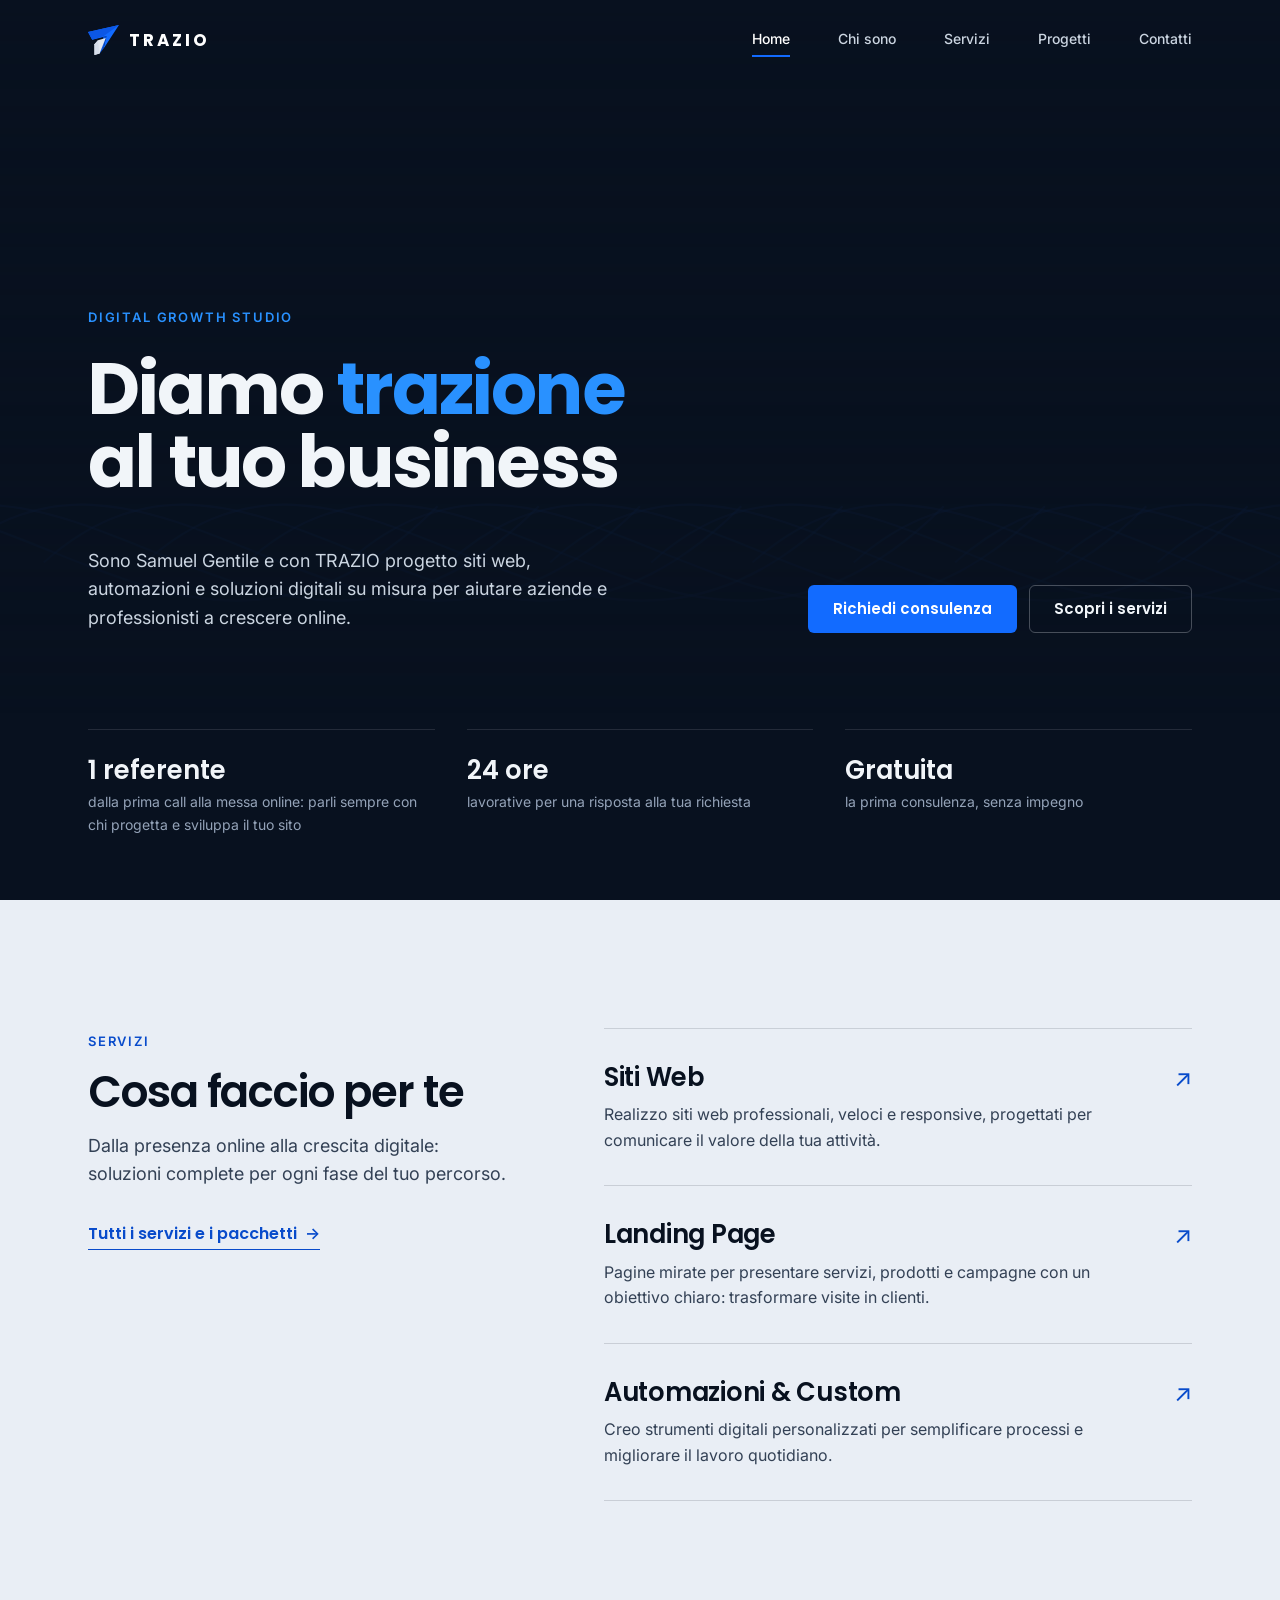
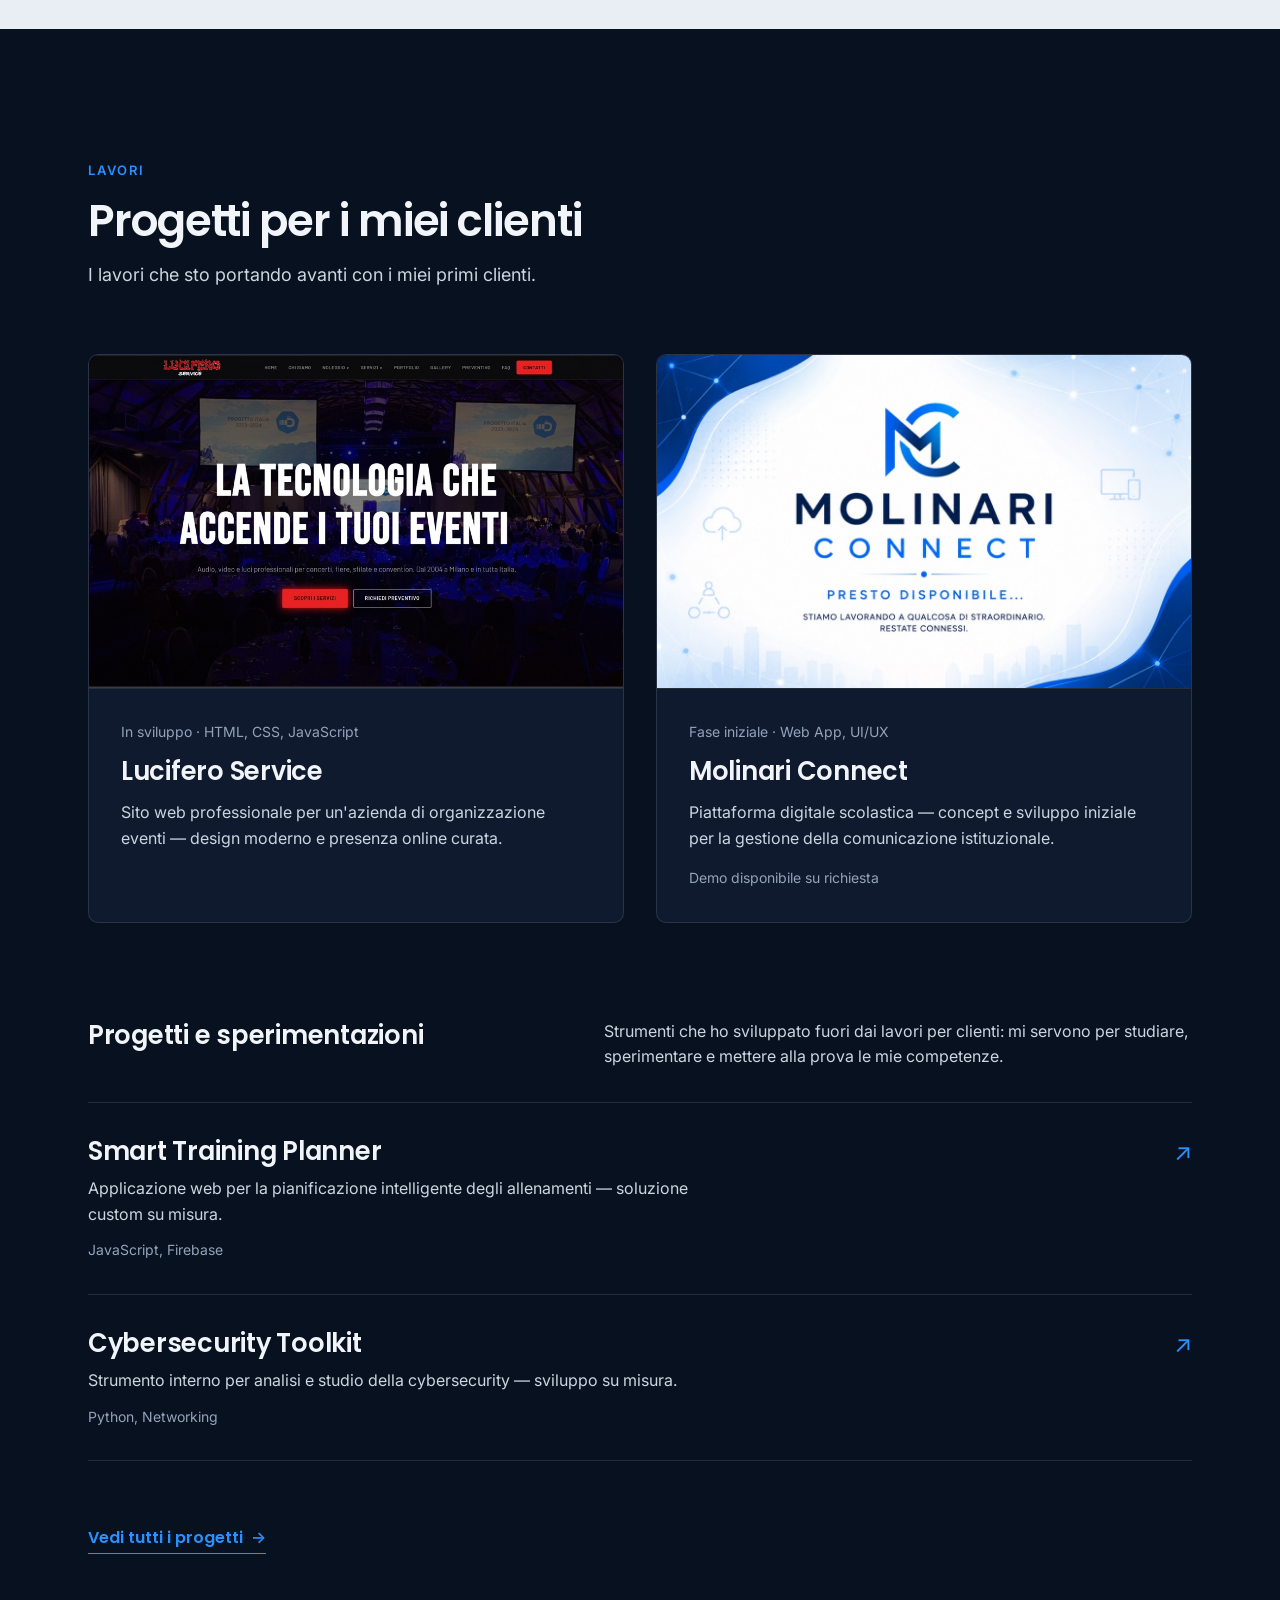
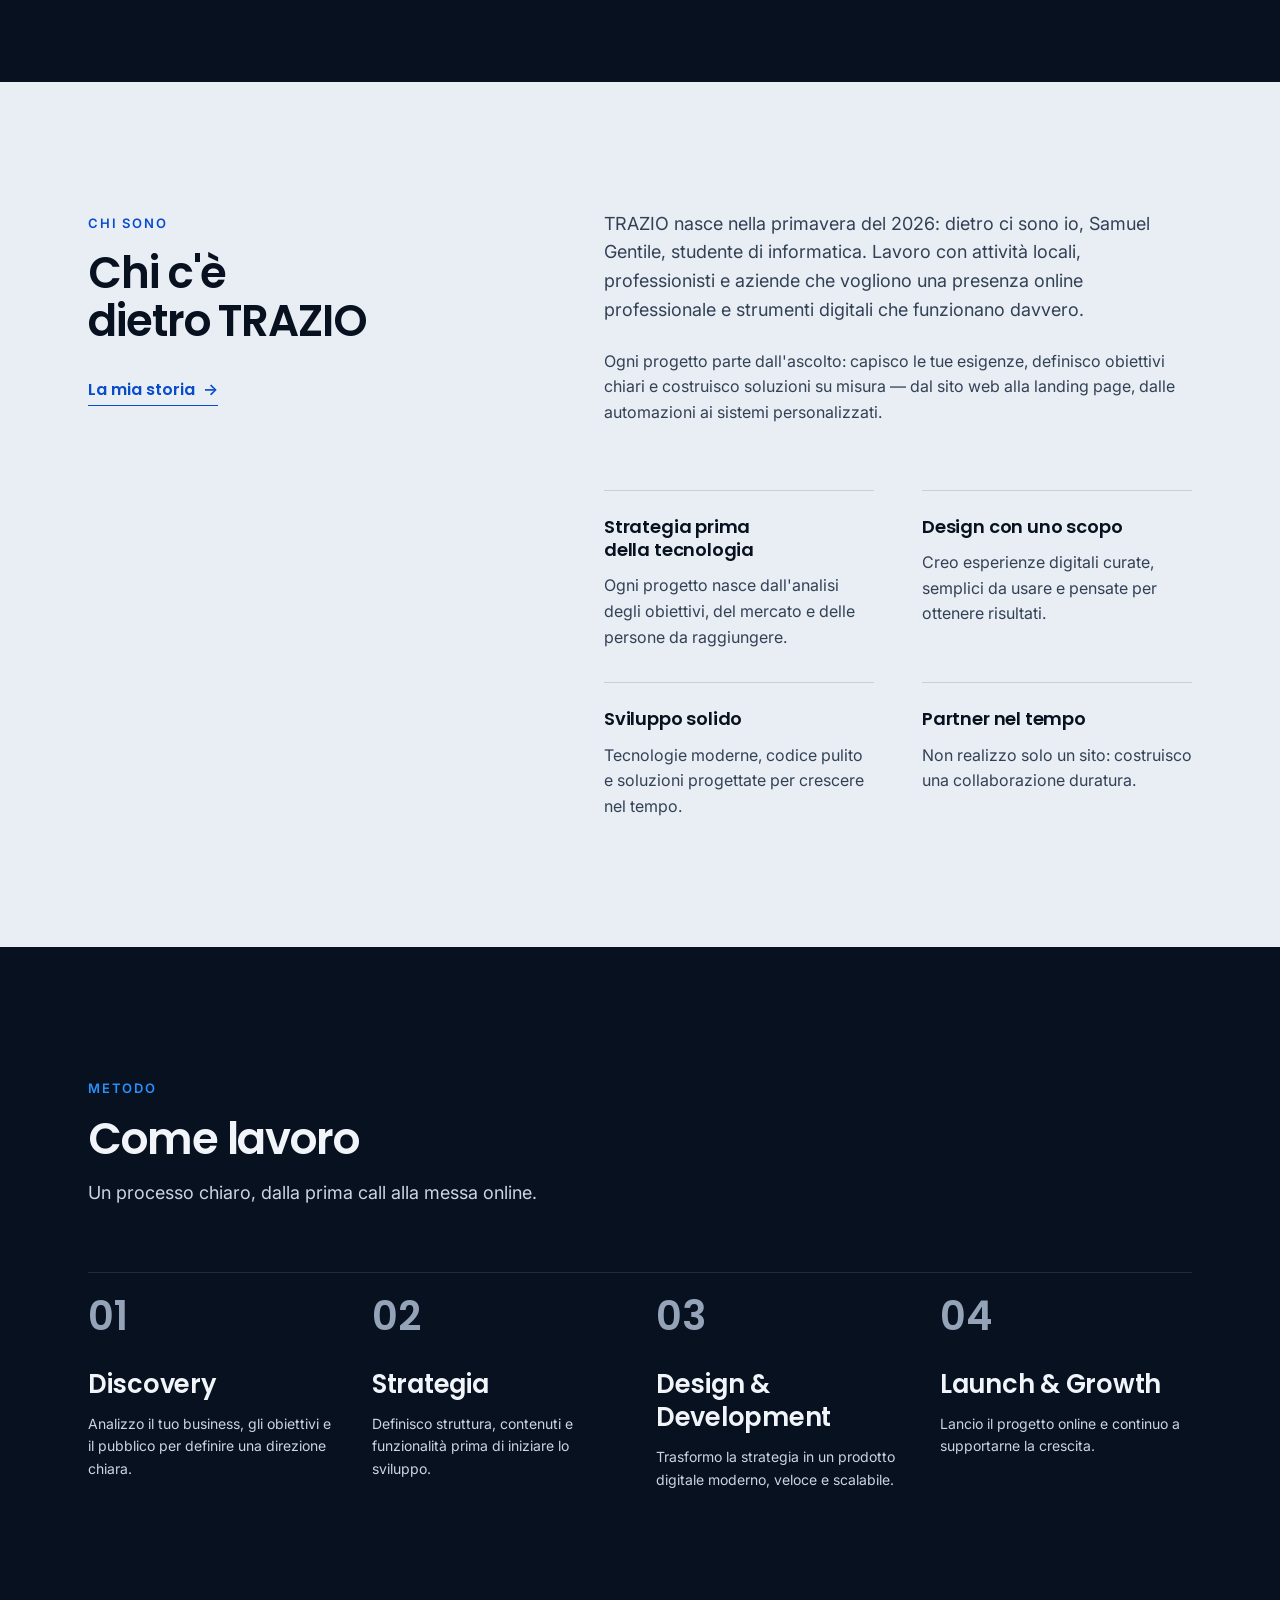
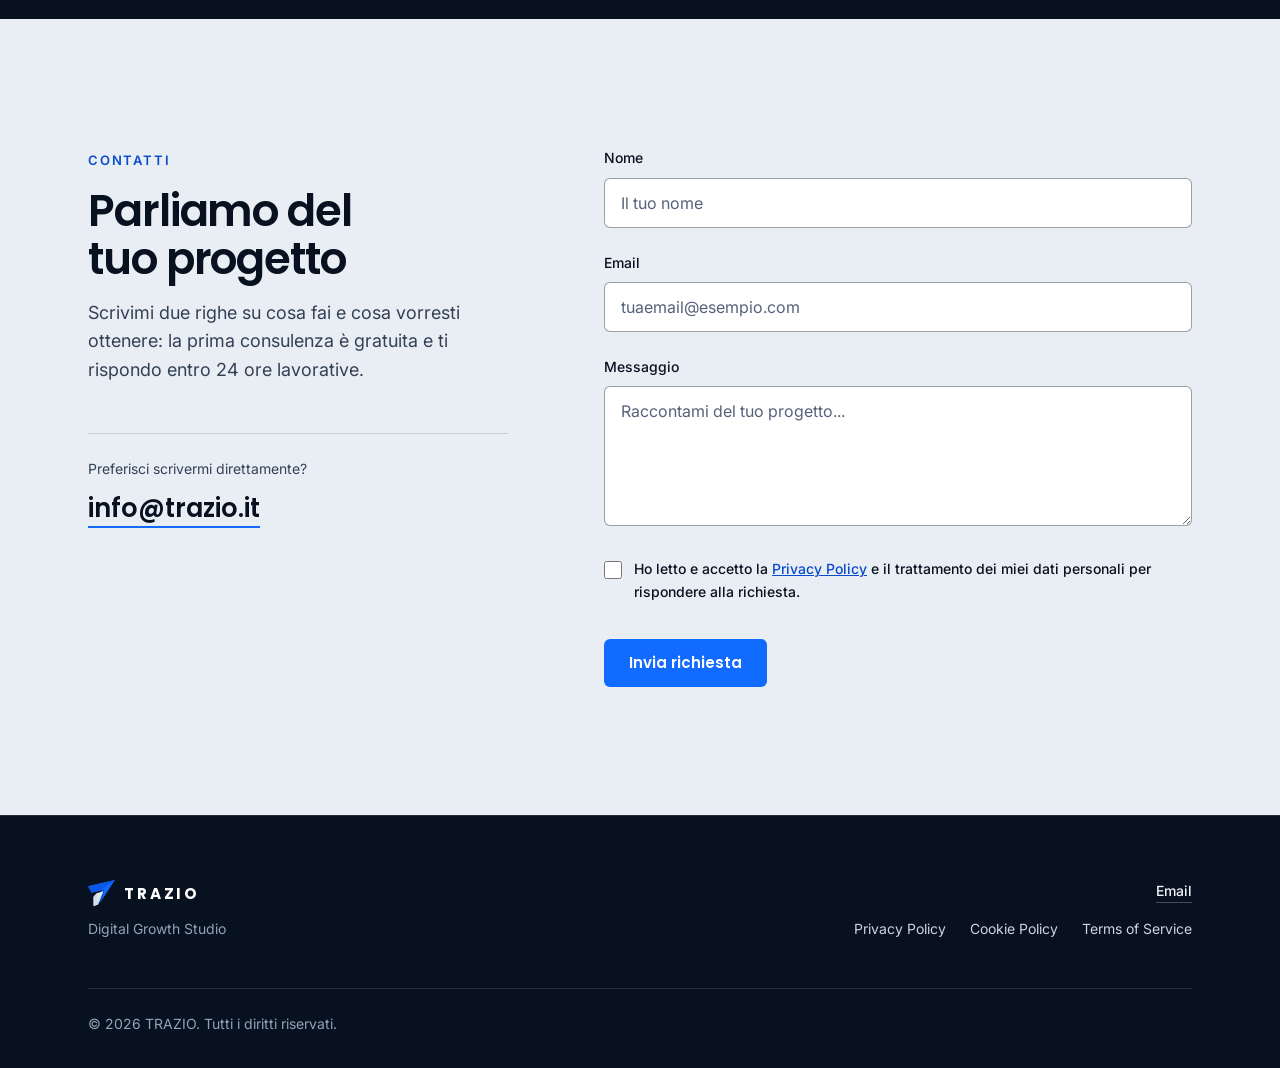
==== commit 599f8380: "Restyle site and update content for a one-person studio Design system: Deep Navy / Ice Grey section " ====
--- a/index.html
+++ b/index.html
@@ -109,15 +109,12 @@
   <link rel="stylesheet" href="css/style.css">
   <link rel="stylesheet" href="css/animations.css">
   <link rel="stylesheet" href="css/responsive.css">
+  <script>document.documentElement.classList.add('js');</script>
 </head>
 <body>
   <a href="#main-content" class="skip-to-content">Vai al contenuto principale</a>
 
-  <div class="loader">
-    <div class="loader__logo"><svg class="brand-mark" viewBox="0 8 96 93" aria-hidden="true" focusable="false"><path fill="#126BFF" d="M0 30 96 8 48 82 57 43 13 54Z"/><path fill="#0C57E6" d="M0 30 13 54 48 43 96 8Z"/><path fill="#0750D8" d="M48 82 57 43 48 43 36 96Z"/><path fill="#E2E8F0" d="M31 55 55 48 36 96 20 101 20 68Z"/><path fill="#D6DEEA" d="M20 68 31 55 36 96 20 101Z"/></svg></div>
-  </div>
-
-  <div class="scroll-progress"></div>
+
 
   <header class="navbar">
     <div class="container navbar__inner">
@@ -125,7 +122,7 @@
 
       <nav class="navbar__links" id="primary-nav" aria-label="Navigazione principale">
         <a href="index.html" class="is-active">Home</a>
-        <a href="about.html">Chi siamo</a>
+        <a href="about.html">Chi sono</a>
         <a href="services.html">Servizi</a>
         <a href="projects.html">Progetti</a>
         <a href="contact.html">Contatti</a>
@@ -143,114 +140,63 @@
     <section class="hero" id="home">
       <div class="hero__glow"></div>
 
-      <div class="container hero__inner">
-        <div class="hero__content">
-          <h1 class="hero__title">
-            Diamo <span class="text-gradient">trazione</span><br>
-            al tuo business
-          </h1>
-
+      <div class="container">
+        <p class="hero__eyebrow">Digital Growth Studio</p>
+        <h1 class="hero__title">
+          <span class="hero__line"><span>Diamo <span class="hero__accent">trazione</span></span></span>
+          <span class="hero__line"><span>al tuo business</span></span>
+        </h1>
+
+        <div class="hero__row">
           <p class="hero__subtitle">
-            Siamo TRAZIO, un digital growth studio che progetta siti web, automazioni
-            e soluzioni digitali su misura per aiutare aziende e professionisti a crescere online.
+            Sono Samuel Gentile e con TRAZIO progetto siti web, automazioni e soluzioni
+            digitali su misura per aiutare aziende e professionisti a crescere online.
           </p>
 
           <div class="hero__actions">
-            <a href="services.html" class="btn btn--primary">Scopri i servizi</a>
-            <a href="contact.html" class="btn btn--secondary">Richiedi consulenza</a>
-          </div>
-        </div>
-      </div>
-    </section>
-
-    <!-- CHI SIAMO -->
-    <section class="section" id="about">
-      <div class="container">
-        <div class="section-header reveal">
-          <span class="section-eyebrow">Chi siamo</span>
-          <h2 class="section-title">Uno studio digitale, un obiettivo chiaro</h2>
-          <p class="section-subtitle">
-            TRAZIO nasce dall'unione di competenze complementari in sviluppo web,
-            design e tecnologia — per offrire soluzioni digitali concrete, non solo belle da vedere.
-          </p>
-        </div>
-
-        <div class="grid grid--2 u-items-center u-gap-3xl">
-          <div class="reveal">
-            <p class="u-mb-lg">
-              Siamo un team giovane e orientato ai risultati. Lavoriamo con attività locali,
-              professionisti e aziende che vogliono una presenza online professionale e strumenti
-              digitali che funzionano davvero.
+            <a href="contact.html" class="btn btn--primary">Richiedi consulenza</a>
+            <a href="services.html" class="btn btn--secondary">Scopri i servizi</a>
+          </div>
+        </div>
+
+        <dl class="facts hero__facts">
+          <div class="fact">
+            <dt>1 referente</dt>
+            <dd>dalla prima call alla messa online: parli sempre con chi progetta e sviluppa il tuo sito</dd>
+          </div>
+          <div class="fact">
+            <dt>24 ore</dt>
+            <dd>lavorative per una risposta alla tua richiesta</dd>
+          </div>
+          <div class="fact">
+            <dt>Gratuita</dt>
+            <dd>la prima consulenza, senza impegno</dd>
+          </div>
+        </dl>
+      </div>
+    </section>
+
+    <!-- SERVIZI -->
+    <section class="section section--light" id="servizi">
+      <div class="container split">
+        <div class="split__aside reveal">
+          <div class="section-header">
+            <span class="section-eyebrow">Servizi</span>
+            <h2 class="section-title">Cosa faccio per te</h2>
+            <p class="section-subtitle">
+              Dalla presenza online alla crescita digitale: soluzioni complete per ogni fase del tuo percorso.
             </p>
-            <p>
-              Ogni progetto parte dall'ascolto: capiamo le tue esigenze, definiamo obiettivi chiari
-              e costruiamo soluzioni su misura — dal sito web alla landing page, dalle automazioni
-              ai sistemi personalizzati.
-            </p>
-          </div>
-
-          <div class="grid grid--2 reveal" data-delay="150">
-
-            <div class="card value-card">
-              <span class="value-card__number">01</span>
-              <h3 class="service-card__title">Strategia prima della tecnologia</h3>
-              <p>
-                Ogni progetto nasce dall'analisi degli obiettivi,
-                del mercato e delle persone da raggiungere.
-              </p>
-            </div>
-
-            <div class="card value-card">
-              <span class="value-card__number">02</span>
-              <h3 class="service-card__title">Design con uno scopo</h3>
-              <p>
-                Creiamo esperienze digitali curate,
-                semplici da usare e pensate per ottenere risultati.
-              </p>
-            </div>
-
-            <div class="card value-card">
-              <span class="value-card__number">03</span>
-              <h3 class="service-card__title">Sviluppo solido</h3>
-              <p>
-                Tecnologie moderne, codice pulito
-                e soluzioni progettate per crescere nel tempo.
-              </p>
-            </div>
-
-            <div class="card value-card">
-              <span class="value-card__number">04</span>
-              <h3 class="service-card__title">Partner nel tempo</h3>
-              <p>
-                Non realizziamo solo un sito:
-                costruiamo una collaborazione duratura.
-              </p>
-            </div>
-
-          </div>
-        </div>
-      </div>
-    </section>
-
-    <!-- SERVIZI PREVIEW -->
-    <section class="section section--alt">
-      <div class="container">
-        <div class="section-header reveal">
-          <span class="section-eyebrow">Servizi</span>
-          <h2 class="section-title">Cosa facciamo per te</h2>
-          <p class="section-subtitle">
-            Dalla presenza online alla crescita digitale: soluzioni complete per ogni fase del tuo percorso.
-          </p>
-        </div>
-
-        <div class="services-list reveal">
+          </div>
+          <a href="services.html" class="link-arrow">Tutti i servizi e i pacchetti</a>
+        </div>
+
+        <div class="services-list reveal stagger">
 
           <a href="services.html#siti-web" class="service-row">
-            <span class="service-number">01</span>
             <div class="service-content">
               <h3>Siti Web</h3>
               <p>
-                Realizziamo siti web professionali, veloci e responsive,
+                Realizzo siti web professionali, veloci e responsive,
                 progettati per comunicare il valore della tua attività.
               </p>
             </div>
@@ -258,7 +204,6 @@
           </a>
 
           <a href="services.html#landing-page" class="service-row">
-            <span class="service-number">02</span>
             <div class="service-content">
               <h3>Landing Page</h3>
               <p>
@@ -270,11 +215,10 @@
           </a>
 
           <a href="services.html#soluzioni-custom" class="service-row">
-            <span class="service-number">03</span>
             <div class="service-content">
               <h3>Automazioni & Custom</h3>
               <p>
-                Creiamo strumenti digitali personalizzati per semplificare
+                Creo strumenti digitali personalizzati per semplificare
                 processi e migliorare il lavoro quotidiano.
               </p>
             </div>
@@ -282,166 +226,162 @@
           </a>
 
         </div>
-
-        <div class="reveal u-text-center u-mt-3xl">
-          <a href="services.html" class="btn btn--secondary">Vedi tutti i servizi e i pacchetti</a>
-        </div>
       </div>
     </section>
 
     <!-- PROGETTI -->
-    <section class="section section--alt" id="projects">
+    <section class="section" id="projects">
       <div class="container">
         <div class="section-header reveal">
-          <span class="section-eyebrow">Case study</span>
-          <h2 class="section-title">Progetti realizzati</h2>
-          <p class="section-subtitle">Alcuni dei lavori che abbiamo portato avanti per i nostri clienti.</p>
-        </div>
-
-        <div class="grid grid--2 projects-grid">
+          <span class="section-eyebrow">Lavori</span>
+          <h2 class="section-title">Progetti per i miei clienti</h2>
+          <p class="section-subtitle">I lavori che sto portando avanti con i miei primi clienti.</p>
+        </div>
+
+        <div class="grid grid--2 projects-grid" data-group="client">
           <!-- Caricati da js/projects.json -->
         </div>
 
-        <div class="reveal u-text-center u-mt-3xl">
-          <a href="projects.html" class="btn btn--secondary">Vedi tutti i progetti</a>
+        <div class="lab reveal">
+          <div class="lab__header">
+            <h3>Progetti e sperimentazioni</h3>
+            <p>
+              Strumenti che ho sviluppato fuori dai lavori per clienti:
+              mi servono per studiare, sperimentare e mettere alla prova le mie competenze.
+            </p>
+          </div>
+          <div class="services-list projects-grid" data-group="lab" data-layout="list">
+            <!-- Caricati da js/projects.json -->
+          </div>
+        </div>
+
+        <div class="u-mt-3xl reveal">
+          <a href="projects.html" class="link-arrow">Vedi tutti i progetti</a>
+        </div>
+      </div>
+    </section>
+
+    <!-- CHI SONO -->
+    <section class="section section--light" id="about">
+      <div class="container split">
+        <div class="split__aside reveal">
+          <div class="section-header">
+            <span class="section-eyebrow">Chi sono</span>
+            <h2 class="section-title">Chi c'è dietro TRAZIO</h2>
+          </div>
+          <a href="about.html" class="link-arrow">La mia storia</a>
+        </div>
+
+        <div class="reveal">
+          <p class="section-subtitle u-mb-lg">
+            TRAZIO nasce nella primavera del 2026: dietro ci sono io, Samuel Gentile, studente di
+            informatica. Lavoro con attività locali, professionisti e aziende che vogliono una
+            presenza online professionale e strumenti digitali che funzionano davvero.
+          </p>
+          <p>
+            Ogni progetto parte dall'ascolto: capisco le tue esigenze, definisco obiettivi chiari
+            e costruisco soluzioni su misura — dal sito web alla landing page, dalle automazioni
+            ai sistemi personalizzati.
+          </p>
+
+          <div class="reasons reasons--2 u-mt-3xl reveal stagger">
+            <div class="reason">
+              <h3>Strategia prima della tecnologia</h3>
+              <p>Ogni progetto nasce dall'analisi degli obiettivi, del mercato e delle persone da raggiungere.</p>
+            </div>
+            <div class="reason">
+              <h3>Design con uno scopo</h3>
+              <p>Creo esperienze digitali curate, semplici da usare e pensate per ottenere risultati.</p>
+            </div>
+            <div class="reason">
+              <h3>Sviluppo solido</h3>
+              <p>Tecnologie moderne, codice pulito e soluzioni progettate per crescere nel tempo.</p>
+            </div>
+            <div class="reason">
+              <h3>Partner nel tempo</h3>
+              <p>Non realizzo solo un sito: costruisco una collaborazione duratura.</p>
+            </div>
+          </div>
         </div>
       </div>
     </section>
 
     <!-- METODO -->
-    <section class="section">
+    <section class="section" id="metodo">
       <div class="container">
         <div class="section-header reveal">
           <span class="section-eyebrow">Metodo</span>
-          <h2 class="section-title">Come lavoriamo</h2>
+          <h2 class="section-title">Come lavoro</h2>
           <p class="section-subtitle">Un processo chiaro, dalla prima call alla messa online.</p>
         </div>
 
-        <div class="method-list reveal">
-
-          <article class="method-item">
-            <span class="method-number">01</span>
-            <div>
-              <h3>Discovery</h3>
-              <p>
-                Analizziamo il tuo business, gli obiettivi
-                e il pubblico per definire una direzione chiara.
-              </p>
-            </div>
-          </article>
-
-          <article class="method-item">
-            <span class="method-number">02</span>
-            <div>
-              <h3>Strategia</h3>
-              <p>
-                Definiamo struttura, contenuti e funzionalità
-                prima di iniziare lo sviluppo.
-              </p>
-            </div>
-          </article>
-
-          <article class="method-item">
-            <span class="method-number">03</span>
-            <div>
-              <h3>Design & Development</h3>
-              <p>
-                Trasformiamo la strategia in un prodotto digitale
-                moderno, veloce e scalabile.
-              </p>
-            </div>
-          </article>
-
-          <article class="method-item">
-            <span class="method-number">04</span>
-            <div>
-              <h3>Launch & Growth</h3>
-              <p>
-                Lanciamo il progetto online e continuiamo
-                a supportarne la crescita.
-              </p>
-            </div>
-          </article>
-
-        </div>
-
-        <dl class="facts reveal">
-          <div class="fact">
-            <dd>2 persone</dd>
-            <dt>su ogni progetto: nessun cliente viene seguito da uno solo di noi</dt>
-          </div>
-          <div class="fact">
-            <dd>24 ore</dd>
-            <dt>lavorative per una risposta alla tua richiesta</dt>
-          </div>
-          <div class="fact">
-            <dd>Gratuita</dd>
-            <dt>la prima consulenza, senza impegno</dt>
-          </div>
-        </dl>
-      </div>
-    </section>
-
-    <!-- CTA -->
-    <section class="section">
-      <div class="container">
-        <div class="cta-banner reveal">
-          <h2>Hai un progetto in mente?</h2>
-          <p>Scrivici due righe su cosa fai e cosa vorresti ottenere: la prima consulenza è gratuita e ti rispondiamo entro 24 ore lavorative.</p>
-          <a href="contact.html" class="btn btn--secondary">Raccontaci il progetto</a>
-        </div>
+        <ol class="method-list reveal stagger">
+          <li class="method-item">
+            <span class="method-number" aria-hidden="true">01</span>
+            <h3>Discovery</h3>
+            <p>Analizzo il tuo business, gli obiettivi e il pubblico per definire una direzione chiara.</p>
+          </li>
+          <li class="method-item">
+            <span class="method-number" aria-hidden="true">02</span>
+            <h3>Strategia</h3>
+            <p>Definisco struttura, contenuti e funzionalità prima di iniziare lo sviluppo.</p>
+          </li>
+          <li class="method-item">
+            <span class="method-number" aria-hidden="true">03</span>
+            <h3>Design & Development</h3>
+            <p>Trasformo la strategia in un prodotto digitale moderno, veloce e scalabile.</p>
+          </li>
+          <li class="method-item">
+            <span class="method-number" aria-hidden="true">04</span>
+            <h3>Launch & Growth</h3>
+            <p>Lancio il progetto online e continuo a supportarne la crescita.</p>
+          </li>
+        </ol>
       </div>
     </section>
 
     <!-- CONTATTI -->
-    <section class="section section--alt" id="contact">
-      <div class="container">
-        <div class="section-header reveal">
-          <span class="section-eyebrow">Contatti</span>
-          <h2 class="section-title">Parliamo del tuo progetto</h2>
-          <p class="section-subtitle">Hai un'idea in mente? Scrivici, troviamo insieme la soluzione migliore.</p>
-        </div>
-
-        <div class="grid grid--2 u-gap-3xl u-items-start">
-          <form class="contact-form reveal" action="https://formspree.io/f/xwvgbkjb" method="POST">
-            <input type="hidden" name="_subject" value="Nuova richiesta dal sito TRAZIO">
-            <div class="form-group">
-              <label for="name">Nome</label>
-              <input type="text" id="name" name="name" required placeholder="Il tuo nome">
-            </div>
-            <div class="form-group">
-              <label for="email">Email</label>
-              <input type="email" id="email" name="email" required placeholder="tuaemail@esempio.com">
-            </div>
-            <div class="form-group">
-              <label for="message">Messaggio</label>
-              <textarea id="message" name="message" required placeholder="Raccontaci del tuo progetto..."></textarea>
-            </div>
-            <div class="form-group form-group--checkbox">
-              <label class="checkbox-label">
-                <input type="checkbox" name="privacy_consent" required>
-                <span>
-                  Ho letto e accetto la <a href="privacy-policy.html" target="_blank" rel="noopener">Privacy Policy</a> e il trattamento dei miei dati personali per rispondere alla richiesta.
-                </span>
-              </label>
-            </div>
-            <button type="submit" class="btn btn--primary">Invia richiesta</button>
-          </form>
-
-          <div class="reveal" data-delay="150">
-            <div class="card u-mb-lg">
-              <h3 class="service-card__title">Contatto diretto</h3>
-              <p class="u-mb-lg">Preferisci scriverci direttamente? Ecco i nostri canali.</p>
-              <div class="link-list">
-                <a href="mailto:info@trazio.it" class="btn btn--secondary">info@trazio.it</a>
-              </div>
-            </div>
-            <div class="card">
-              <h3 class="service-card__title">Tempi di risposta</h3>
-              <p>Rispondiamo entro 24 ore lavorative. La prima consulenza è sempre gratuita e senza impegno.</p>
-            </div>
-          </div>
-        </div>
+    <section class="section section--light" id="contact">
+      <div class="container split">
+        <div class="split__aside reveal">
+          <div class="section-header">
+            <span class="section-eyebrow">Contatti</span>
+            <h2 class="section-title">Parliamo del tuo progetto</h2>
+            <p class="section-subtitle">
+              Scrivimi due righe su cosa fai e cosa vorresti ottenere: la prima consulenza
+              è gratuita e ti rispondo entro 24 ore lavorative.
+            </p>
+          </div>
+          <div class="contact-direct">
+            <p>Preferisci scrivermi direttamente?</p>
+            <a href="mailto:info@trazio.it">info@trazio.it</a>
+          </div>
+        </div>
+
+        <form class="contact-form reveal" action="https://formspree.io/f/xwvgbkjb" method="POST">
+          <input type="hidden" name="_subject" value="Nuova richiesta dal sito TRAZIO">
+          <div class="form-group">
+            <label for="name">Nome</label>
+            <input type="text" id="name" name="name" required autocomplete="name" placeholder="Il tuo nome">
+          </div>
+          <div class="form-group">
+            <label for="email">Email</label>
+            <input type="email" id="email" name="email" required autocomplete="email" placeholder="tuaemail@esempio.com">
+          </div>
+          <div class="form-group">
+            <label for="message">Messaggio</label>
+            <textarea id="message" name="message" required placeholder="Raccontami del tuo progetto..."></textarea>
+          </div>
+          <div class="form-group form-group--checkbox">
+            <label class="checkbox-label">
+              <input type="checkbox" name="privacy_consent" required>
+              <span>
+                Ho letto e accetto la <a href="privacy-policy.html" target="_blank" rel="noopener">Privacy Policy</a> e il trattamento dei miei dati personali per rispondere alla richiesta.
+              </span>
+            </label>
+          </div>
+          <button type="submit" class="btn btn--primary">Invia richiesta</button>
+        </form>
       </div>
     </section>
 
@@ -465,7 +405,7 @@
     </div>
   </footer>
 
-  <button class="back-to-top btn--secondary" aria-label="Torna su">↑</button>
+  <button class="back-to-top" aria-label="Torna su">↑</button>
 
   <script src="js/config.js"></script>
   <script src="js/projects.js"></script>
--- a/css/variables.css
+++ b/css/variables.css
@@ -6,59 +6,66 @@
 :root {
 
   /* ----------------------------------------------------------
-     COLORI — Palette TRAZIO Brand Kit (WCAG AA compliant)
+     COLORI — Palette ufficiale TRAZIO (brand guidelines v1.0):
+     Electric Blue #126BFF · Deep Navy #08111F · Ice Grey #E9EEF5 · Ink #0B1320.
+     Il blu è l'unico accento e si usa pieno: niente gradienti né aloni.
+     I colori "semantici" (text-*, border, card, accent-ink, focus) sono
+     quelli del tema scuro; .section--light li ridefinisce per le sezioni
+     chiare, così i componenti funzionano su entrambi i fondi.
      ---------------------------------------------------------- */
-  --color-bg: #08111F;
-  --color-bg-secondary: #0B1320;
+  --color-bg: #08111F;            /* Deep Navy */
+  --color-bg-secondary: #0B1320;  /* Ink */
+  --color-ice: #E9EEF5;           /* Ice Grey */
   --color-card: #0F1A2E;
   --color-card-hover: #152238;
 
-  --color-primary: #126BFF;
+  --color-primary: #126BFF;       /* Electric Blue */
   --color-primary-light: #2991FF;
   --color-primary-dark: #084BCB;
 
   --color-white: #FFFFFF;
-  --color-ice: #E9EEF5;
-  --color-text-primary: #F1F5F9; /* Maggiore contrasto per WCAG AA */
-  --color-text-secondary: #CBD5E1; /* Maggiore contrasto per WCAG AA */
+  --color-text-primary: #F1F5F9;
+  --color-text-secondary: #CBD5E1;
   --color-text-muted: #94A3B8;
+  --color-accent-ink: #2991FF;    /* blu per testo piccolo (link, eyebrow) */
+  --color-focus: #2991FF;
 
-  --color-border: rgba(233, 238, 245, 0.08);
-  --color-border-hover: rgba(233, 238, 245, 0.16);
+  --color-border: rgba(233, 238, 245, 0.12);
+  --color-border-hover: rgba(233, 238, 245, 0.28);
+  --color-row-hover: rgba(233, 238, 245, 0.04);
 
   --color-success: #22C55E;
   --color-error: #EF4444;
   --color-warning: #F59E0B;
 
   /* ----------------------------------------------------------
-     GRADIENTI
-     ---------------------------------------------------------- */
-  --gradient-primary: linear-gradient(135deg, var(--color-primary), var(--color-primary-light));
-  --gradient-text: linear-gradient(90deg, #FFFFFF, var(--color-primary-light));
-  --gradient-hero: linear-gradient(135deg, rgba(8, 17, 31, 0.95) 0%, rgba(8, 17, 31, 0.6) 50%, rgba(18, 107, 255, 0.15) 100%);
-
-  /* ----------------------------------------------------------
-     TIPOGRAFIA
+     TIPOGRAFIA — Poppins per titoli e CTA, Inter per testo e UI
+     (brand guidelines). Scala: H1 56–72px, H2 36–44px, body 16–18px,
+     eyebrow 12–14px con tracking.
      ---------------------------------------------------------- */
   --font-primary: 'Inter', -apple-system, BlinkMacSystemFont, sans-serif;
   --font-display: 'Poppins', 'Inter', -apple-system, BlinkMacSystemFont, sans-serif;
 
-  --fs-hero: clamp(3.2rem, 8vw, 6.5rem);
-  --fs-h1: clamp(2rem, 4vw, 3rem);
-  --fs-h2: clamp(1.5rem, 3vw, 2.25rem);
-  --fs-h3: clamp(1.25rem, 2vw, 1.5rem);
+  --fs-hero: clamp(2.75rem, 6vw, 4.5rem);
+  --fs-h1: clamp(2.5rem, 5vw, 3.5rem);
+  --fs-h2: clamp(2rem, 3.4vw, 2.75rem);
+  --fs-h3: clamp(1.25rem, 2vw, 1.625rem);
   --fs-body-lg: 1.125rem;
   --fs-body: 1rem;
   --fs-small: 0.875rem;
-  --fs-xs: 0.75rem;
+  --fs-xs: 0.8125rem;
 
   --fw-regular: 400;
   --fw-medium: 500;
   --fw-semibold: 600;
   --fw-bold: 700;
 
-  --lh-tight: 1.2;
+  --lh-tight: 1.1;
+  --lh-snug: 1.3;
   --lh-normal: 1.6;
+
+  --tracking-display: -0.025em;
+  --tracking-eyebrow: 0.14em;
 
   /* ----------------------------------------------------------
      SPAZIATURE
@@ -82,28 +89,11 @@
   --navbar-height: 80px;
 
   /* ----------------------------------------------------------
-     BORDI E RAGGI
+     BORDI E RAGGI — angoli contenuti, niente pillole né ombre
      ---------------------------------------------------------- */
-  --radius-sm: 8px;
-  --radius-md: 12px;
-  --radius-lg: 20px;
-  --radius-xl: 28px;
-  --radius-full: 9999px;
-
-  /* ----------------------------------------------------------
-     OMBRE
-     ---------------------------------------------------------- */
-  --shadow-sm: 0 2px 8px rgba(0, 0, 0, 0.3);
-  --shadow-md: 0 8px 24px rgba(0, 0, 0, 0.4);
-  --shadow-lg: 0 20px 60px rgba(0, 0, 0, 0.5);
-  --shadow-glow: 0 0 40px rgba(18, 107, 255, 0.3);
-
-  /* ----------------------------------------------------------
-     GLASSMORPHISM
-     ---------------------------------------------------------- */
-  --glass-bg: rgba(11, 19, 32, 0.75);
-  --glass-blur: blur(16px);
-  --glass-border: 1px solid rgba(233, 238, 245, 0.08);
+  --radius-sm: 4px;
+  --radius-md: 6px;
+  --radius-lg: 10px;
 
   /* ----------------------------------------------------------
      TRANSIZIONI
--- a/css/style.css
+++ b/css/style.css
@@ -1,8 +1,12 @@
 /* ============================================================
    STYLE.CSS — Base styles, reset, componenti riutilizzabili
-   Ordine: reset → layout → tipografia → componenti base (bottoni,
-   card, navbar, hero) → componenti di pagina → utility.
+   Ordine: reset → layout e temi → tipografia → componenti base
+   (bottoni, card, navbar, hero) → componenti di pagina → utility.
    I token (colori, spazi, font) vivono in variables.css.
+
+   Linguaggio visivo: tipografia forte, fondi pieni che alternano
+   Deep Navy e Ice Grey, un solo accento blu pieno, angoli contenuti,
+   linee sottili al posto di ombre e card dove possibile.
    ============================================================ */
 
 /* ---------- RESET ----------
@@ -22,6 +26,7 @@
 
 body {
   font-family: var(--font-primary);
+  font-size: var(--fs-body);
   background-color: var(--color-bg);
   color: var(--color-text-primary);
   line-height: var(--lh-normal);
@@ -56,9 +61,10 @@
 fieldset { border: 0; min-width: 0; }
 legend { padding: 0; display: block; width: 100%; }
 
-/* Focus visibile e coerente per tutto ciò che è interattivo (tastiera) */
+/* Focus visibile e coerente per tutto ciò che è interattivo (tastiera).
+   Il colore cambia con il tema della sezione (vedi .section--light). */
 :focus-visible {
-  outline: 2px solid var(--color-primary-light);
+  outline: 2px solid var(--color-focus);
   outline-offset: 3px;
   border-radius: var(--radius-sm);
 }
@@ -71,68 +77,114 @@
 }
 
 .section {
-  padding-block: var(--space-4xl);
+  padding-block: var(--space-5xl);
   position: relative;
 }
 
-/* Sezione con sfondo alternato (a "strisce" tra le sezioni) */
+/* Sezione scura alternativa (Ink) */
 .section--alt { background: var(--color-bg-secondary); }
+
+/* Sezione chiara (Ice Grey). Ridefinisce i colori semantici: tutto ciò
+   che sta dentro (testi, bordi, card, form, bottoni) si adatta da solo. */
+.section--light {
+  --color-card: #FFFFFF;
+  --color-card-hover: #F6F8FB;
+  --color-text-primary: #08111F;
+  --color-text-secondary: #334155;
+  --color-text-muted: #55627A;
+  --color-accent-ink: var(--color-primary-dark);
+  --color-focus: var(--color-primary-dark);
+  --color-border: rgba(8, 17, 31, 0.14);
+  --color-border-hover: rgba(8, 17, 31, 0.4);
+  --color-row-hover: rgba(8, 17, 31, 0.045);
+  background: var(--color-ice);
+  color: var(--color-text-primary);
+}
 
 /* Sezione di apertura pagina (sotto la navbar fissa), usata su tutte
    le pagine interne diverse dalla home */
 .section--page-top { padding-top: calc(var(--navbar-height) + var(--space-4xl)); }
 
+/* Intestazione di sezione: allineata a sinistra, larghezza di lettura */
 .section-header {
-  text-align: center;
-  max-width: 640px;
-  margin-inline: auto;
+  max-width: 720px;
   margin-bottom: var(--space-3xl);
 }
 
 .section-eyebrow {
   display: inline-block;
-  font-size: var(--fs-small);
-  font-weight: var(--fw-semibold);
-  color: var(--color-primary-light);
-  letter-spacing: 0.08em;
+  font-size: var(--fs-xs);
+  font-weight: var(--fw-semibold);
+  color: var(--color-accent-ink);
+  letter-spacing: var(--tracking-eyebrow);
   text-transform: uppercase;
   margin-bottom: var(--space-md);
 }
 
 .section-title {
   font-size: var(--fs-h2);
-  font-weight: var(--fw-bold);
-  line-height: var(--lh-tight);
   margin-bottom: var(--space-md);
 }
+
+h1.section-title { font-size: var(--fs-h1); }
 
 .section-subtitle {
   color: var(--color-text-secondary);
   font-size: var(--fs-body-lg);
 }
 
+/* Layout a due colonne: intestazione a sinistra (resta visibile mentre
+   si scorre il contenuto), contenuto a destra. */
+.split {
+  display: grid;
+  grid-template-columns: minmax(0, 5fr) minmax(0, 7fr);
+  gap: var(--space-3xl) var(--space-4xl);
+  align-items: start;
+}
+
+.split__aside {
+  position: sticky;
+  top: calc(var(--navbar-height) + var(--space-xl));
+}
+
+.split__aside .section-header { margin-bottom: var(--space-xl); }
+
 /* ---------- TIPOGRAFIA ---------- */
 h1, h2, h3, h4 {
   font-family: var(--font-display);
-  font-weight: var(--fw-bold);
+  font-weight: var(--fw-semibold);
   line-height: var(--lh-tight);
-}
+  letter-spacing: var(--tracking-display);
+  text-wrap: balance; /* evita parole isolate sull'ultima riga */
+}
+
+h3, h4 { line-height: var(--lh-snug); letter-spacing: -0.01em; }
 
 p { color: var(--color-text-secondary); }
 
-/* Testo con gradiente, usato per la parola chiave del titolo hero */
-.text-gradient {
-  background: var(--gradient-text);
-  -webkit-background-clip: text;
-  background-clip: text;
-  color: transparent;
-}
+strong { color: var(--color-text-primary); font-weight: var(--fw-semibold); }
 
 /* Titolo standard delle card e dei blocchi di contenuto */
 .service-card__title {
   font-size: var(--fs-h3);
   margin-bottom: var(--space-sm);
 }
+
+/* Link testuale con freccia ("La nostra storia →") */
+.link-arrow {
+  display: inline-flex;
+  align-items: center;
+  gap: var(--space-xs);
+  font-family: var(--font-display);
+  font-weight: var(--fw-semibold);
+  color: var(--color-accent-ink);
+  border-bottom: 1px solid currentColor;
+  padding-bottom: 2px;
+  transition: gap var(--transition-fast);
+}
+
+.link-arrow::after { content: '→'; }
+.link-arrow:hover { gap: var(--space-sm); }
 
 /* ---------- BRAND (simbolo + wordmark) ----------
    Il logo è composto in HTML: simbolo SVG inline + parola "TRAZIO"
@@ -154,79 +206,64 @@
   transform: translateY(1px); /* allinea otticamente le maiuscole al centro del simbolo */
 }
 
-/* ---------- BOTTONI ---------- */
+/* ---------- BOTTONI ----------
+   Poppins per le CTA (brand guidelines), blu pieno, angoli contenuti.
+   Nessun sollevamento o alone: l'hover cambia solo colore. */
 .btn {
-  position: relative;
   display: inline-flex;
   align-items: center;
   justify-content: center;
   gap: var(--space-xs);
-  padding: var(--space-md) var(--space-xl);
-  border-radius: var(--radius-full);
-  font-size: var(--fs-body);
-  font-weight: var(--fw-semibold);
-  transition: transform var(--transition-fast), box-shadow var(--transition-fast), background var(--transition-fast), border-color var(--transition-fast);
-  overflow: hidden; /* necessario per contenere l'effetto ripple */
-  isolation: isolate;
+  padding: 0.875rem 1.5rem;
+  border: 1px solid transparent;
+  border-radius: var(--radius-md);
+  font-family: var(--font-display);
+  font-size: 0.9375rem;
+  font-weight: var(--fw-semibold);
+  line-height: 1.2;
+  transition: background var(--transition-fast), border-color var(--transition-fast), color var(--transition-fast), transform 0.1s ease;
 }
 
 .btn--primary {
-  background: var(--gradient-primary);
+  background: var(--color-primary);
   color: var(--color-white);
-  box-shadow: var(--shadow-glow);
-}
-
-.btn--primary:hover {
-  transform: translateY(-2px);
-  box-shadow: 0 0 50px rgba(18, 107, 255, 0.45);
-}
+}
+
+.btn--primary:hover { background: var(--color-primary-dark); }
 
 .btn--secondary {
-  background: rgba(255, 255, 255, 0.04);
+  background: transparent;
   color: var(--color-text-primary);
-  border: 1px solid var(--color-border);
-}
-
-.btn--secondary:hover {
   border-color: var(--color-border-hover);
-  background: rgba(255, 255, 255, 0.08);
-  transform: translateY(-2px);
-}
+}
+
+.btn--secondary:hover { border-color: var(--color-text-primary); }
+
+.btn:active { transform: translateY(1px); }
 
 .btn:disabled {
   opacity: 0.7;
   cursor: progress;
-  transform: none;
-}
-
-/* Elemento <span> generato via JS dentro i bottoni per l'effetto ripple al click */
-.btn__ripple {
-  position: absolute;
-  border-radius: 50%;
-  background: rgba(255, 255, 255, 0.35);
-  transform: scale(0);
-  animation: ripple 0.6s linear;
-  pointer-events: none;
-}
-
-/* ---------- CARD ---------- */
+}
+
+/* ---------- CARD ----------
+   Contenitore neutro, senza ombra. Si "accende" al passaggio del mouse
+   solo quando è davvero cliccabile (a.card o .card--link). */
 .card {
   background: var(--color-card);
   border: 1px solid var(--color-border);
   border-radius: var(--radius-lg);
   padding: var(--space-xl);
-  transition: transform var(--transition-base), border-color var(--transition-base), box-shadow var(--transition-base);
-}
-
-.card:hover {
-  transform: translateY(-6px);
+}
+
+a.card,
+.card--link { transition: border-color var(--transition-fast), background var(--transition-fast); }
+
+a.card:hover,
+.card--link:hover {
   border-color: var(--color-border-hover);
-  box-shadow: var(--shadow-lg);
-}
-
-/* Card "media" (immagine di copertina) usata nelle pagine progetto */
-.media-card { padding: 0; overflow: hidden; margin-bottom: var(--space-3xl); }
-.media-card img { width: 100%; }
+  background: var(--color-card-hover);
+}
 
 /* ---------- NAVBAR ---------- */
 .navbar {
@@ -238,16 +275,15 @@
   z-index: var(--z-navbar);
   display: flex;
   align-items: center;
-  transition: background var(--transition-base), border-color var(--transition-base), box-shadow var(--transition-base);
-}
-
-/* Classe aggiunta via JS (navbar.js) quando si scrolla oltre una soglia */
+  border-bottom: 1px solid transparent;
+  transition: background var(--transition-base), border-color var(--transition-base);
+}
+
+/* Classe aggiunta via JS (navbar.js) quando si scrolla oltre una soglia:
+   fondo pieno, così resta leggibile anche sopra le sezioni chiare */
 .navbar.is-scrolled {
-  background: var(--glass-bg);
-  backdrop-filter: var(--glass-blur);
-  -webkit-backdrop-filter: var(--glass-blur);
-  border-bottom: 1px solid var(--color-border);
-  box-shadow: var(--shadow-sm);
+  background: rgba(8, 17, 31, 0.97);
+  border-bottom-color: rgba(233, 238, 245, 0.1);
 }
 
 .navbar__inner {
@@ -279,20 +315,20 @@
 }
 
 .navbar__links a::after {
-  /* piccola linea che appare sotto il link attivo/hover */
+  /* linea sotto il link attivo/hover */
   content: '';
   position: absolute;
   bottom: -6px;
   left: 0;
   width: 0;
   height: 2px;
-  background: var(--gradient-primary);
+  background: var(--color-primary);
   transition: width var(--transition-base);
 }
 
 .navbar__links a:hover,
 .navbar__links a.is-active {
-  color: var(--color-text-primary);
+  color: var(--color-white);
 }
 
 .navbar__links a:hover::after,
@@ -322,13 +358,24 @@
 .navbar__hamburger.is-open span:nth-child(2) { opacity: 0; }
 .navbar__hamburger.is-open span:nth-child(3) { transform: translateY(-7px) rotate(-45deg); }
 
-/* ---------- HERO ---------- */
+/* ---------- HERO (home) ----------
+   Una colonna: titolo grande in basso a sinistra, sotto testo + azioni
+   e una fascia con i fatti concreti. Nessuna animazione d'entrata:
+   il titolo è il contenuto principale e deve comparire subito. */
 .hero {
   position: relative;
-  min-height: 100vh;
-  display: flex;
-  align-items: center;
+  display: flex;
+  min-height: min(100svh, 900px);
+  padding-top: calc(var(--navbar-height) + var(--space-4xl));
+  padding-bottom: var(--space-3xl);
   overflow: hidden;
+}
+
+.hero > .container {
+  display: flex;
+  flex-direction: column;
+  justify-content: flex-end;
+  width: 100%;
 }
 
 /* Pattern del brand kit in sottofondo, sfumato verso il basso */
@@ -338,51 +385,66 @@
   background-image: url('../assets/images/brand-pattern.svg');
   background-size: cover;
   background-position: center;
-  opacity: 0.6;
+  opacity: 0.35;
   z-index: var(--z-behind);
   pointer-events: none;
-  mask-image: linear-gradient(to bottom, black, transparent 85%);
-  -webkit-mask-image: linear-gradient(to bottom, black, transparent 85%);
-}
-
-.hero__inner {
-  display: grid;
-  grid-template-columns: 1fr 1fr;
-  gap: var(--space-3xl);
-  align-items: center;
-  width: 100%;
-}
-
-.hero__content { max-width: 600px; }
+  mask-image: linear-gradient(to bottom, black, transparent 80%);
+  -webkit-mask-image: linear-gradient(to bottom, black, transparent 80%);
+}
+
+.hero__eyebrow {
+  font-size: var(--fs-xs);
+  font-weight: var(--fw-semibold);
+  letter-spacing: var(--tracking-eyebrow);
+  text-transform: uppercase;
+  color: var(--color-accent-ink);
+  margin-bottom: var(--space-lg);
+}
 
 .hero__title {
   font-size: var(--fs-hero);
   font-weight: var(--fw-bold);
-  line-height: 0.95;
-  letter-spacing: -0.02em;
-  margin-bottom: var(--space-lg);
+  line-height: 1.02;
+  margin-bottom: var(--space-2xl);
+}
+
+/* Parola chiave del titolo: blu pieno del brand */
+.hero__accent { color: var(--color-primary-light); }
+
+.hero__row {
+  display: flex;
+  flex-wrap: wrap;
+  justify-content: space-between;
+  align-items: flex-end;
+  gap: var(--space-xl) var(--space-3xl);
 }
 
 .hero__subtitle {
   font-size: var(--fs-body-lg);
   color: var(--color-text-secondary);
-  max-width: 560px;
-  margin-bottom: var(--space-2xl);
+  max-width: 34rem;
 }
 
 .hero__actions {
   display: flex;
-  gap: var(--space-md);
+  gap: var(--space-sm);
   flex-wrap: wrap;
 }
 
-/* Immagine in evidenza con cornice (usata in "Chi siamo") */
+.hero__facts { margin-top: var(--space-4xl); }
+
+/* Variante 404: hero centrata */
+.hero--static { align-items: center; }
+.hero__content--centered { text-align: center; max-width: 640px; margin-inline: auto; justify-content: center; }
+.hero__content--centered .hero__subtitle { margin: 0 auto var(--space-2xl); }
+.hero__content--centered .hero__actions { justify-content: center; }
+.hero__title--404 { font-size: clamp(4rem, 12vw, 9rem); margin-bottom: var(--space-md); }
+
+/* Immagine con cornice sottile (usata in "Chi siamo") */
 .hero__visual {
-  position: relative;
   border-radius: var(--radius-lg);
   overflow: hidden;
   aspect-ratio: 4 / 3;
-  box-shadow: var(--shadow-lg);
   border: 1px solid var(--color-border);
 }
 
@@ -392,24 +454,6 @@
   object-fit: cover;
 }
 
-.hero__visual::after {
-  content: '';
-  position: absolute;
-  inset: 0;
-  background: linear-gradient(135deg, transparent 40%, rgba(18, 107, 255, 0.2) 100%);
-  pointer-events: none;
-}
-
-/* Variante 404: hero centrata, senza animazioni d'entrata gestite da JS */
-.hero--static { min-height: 100vh; }
-.hero__content--centered { text-align: center; max-width: 640px; margin-inline: auto; }
-.hero__content--centered .hero__subtitle { margin-inline: auto; }
-.hero__content--centered .hero__actions { justify-content: center; }
-.hero__title--404 { font-size: clamp(4rem, 12vw, 9rem); }
-.hero--static .hero__title,
-.hero--static .hero__subtitle,
-.hero--static .hero__actions { opacity: 1; }
-
 /* ---------- GRID GENERICHE ---------- */
 .grid {
   display: grid;
@@ -417,147 +461,204 @@
 }
 
 .grid--2 { grid-template-columns: repeat(2, 1fr); }
-.grid--3 { grid-template-columns: repeat(3, 1fr); }
-.grid--4 { grid-template-columns: repeat(4, 1fr); }
-
-/* ---------- LISTE EDITORIALI NUMERATE ----------
-   Linguaggio comune a servizi, metodo e valori: numero a sinistra,
-   titolo e testo a destra, separatore sottile. Niente card, niente icone. */
-.services-list,
-.method-list,
-.values-list {
-  display: flex;
-  flex-direction: column;
-  margin-top: var(--space-3xl);
-}
-
-.service-row {
-  display: grid;
-  grid-template-columns: 80px 1fr 50px;
-  align-items: center;
-  padding: 2.5rem 0;
-  border-bottom: 1px solid rgba(255, 255, 255, 0.12);
-  transition: transform 0.3s ease;
-}
-
-/* Prima riga: separatore anche sopra, così la lista è chiusa da entrambi i lati */
-.service-row:first-child { border-top: 1px solid rgba(255, 255, 255, 0.12); }
-
-/* Riga cliccabile (home → ancora nella pagina servizi) */
-a.service-row:hover { transform: translateX(10px); }
-a.service-row:hover .service-arrow { transform: translate(2px, -2px); }
-
-.service-number,
-.method-number,
-.value-number {
-  font-family: var(--font-display);
-  font-weight: var(--fw-bold);
-  color: var(--color-primary);
-}
-
-.service-number { font-size: 1.2rem; }
-
-.service-content h3 {
-  font-size: 2rem;
-  margin-bottom: 0.8rem;
-}
-
-.service-content p {
-  max-width: 600px;
-  opacity: 0.7;
-  line-height: 1.6;
-}
-
-.service-arrow {
-  font-size: 2rem;
-  color: var(--color-primary);
-  transition: transform var(--transition-fast);
-}
-
-.method-item,
-.value-item {
-  display: flex;
-  gap: 40px;
-  padding: 40px 0;
-  border-bottom: 1px solid rgba(255, 255, 255, 0.1);
-}
-
-.method-number,
-.value-number {
-  font-size: 4rem;
-  font-weight: 800;
-  opacity: 0.5;
-  min-width: 120px;
-  line-height: 1;
-}
-
-.method-item h3,
-.value-item h3 {
-  font-size: 2rem;
-  margin-bottom: 15px;
-}
-
-.method-item p,
-.value-item p {
-  max-width: 600px;
-  color: var(--color-text-muted);
-  font-size: 1.1rem;
-  line-height: 1.7;
-}
-
-/* ---------- FATTI (home, sotto il metodo) ----------
-   Tre dati concreti già dichiarati altrove nel sito, presentati come
-   definizioni. Sostituisce i vecchi "contatori" senza fonte. */
+
+/* ---------- FATTI ----------
+   Dati concreti già dichiarati altrove nel sito, come definizioni:
+   <dt> il dato, <dd> la spiegazione. */
 .facts {
   display: grid;
   grid-template-columns: repeat(3, 1fr);
   gap: var(--space-xl);
-  margin-top: var(--space-3xl);
 }
 
 .fact {
-  border-left: 2px solid var(--color-primary);
-  padding-left: var(--space-lg);
+  border-top: 1px solid var(--color-border);
+  padding-top: var(--space-lg);
+}
+
+.fact dt {
+  font-family: var(--font-display);
+  font-size: var(--fs-h3);
+  font-weight: var(--fw-semibold);
+  color: var(--color-text-primary);
+  line-height: var(--lh-snug);
+  margin-bottom: var(--space-2xs);
 }
 
 .fact dd {
+  font-size: var(--fs-small);
+  color: var(--color-text-muted);
+  max-width: 22rem;
+}
+
+/* ---------- LISTE EDITORIALI ----------
+   Righe separate da un filo sottile: titolo e testo, eventuale
+   numero a sinistra e freccia a destra se la riga è un link. */
+.services-list {
+  display: flex;
+  flex-direction: column;
+  border-top: 1px solid var(--color-border);
+}
+
+.service-row {
+  display: flex;
+  align-items: baseline;
+  gap: var(--space-xl);
+  padding: var(--space-xl) 0;
+  border-bottom: 1px solid var(--color-border);
+}
+
+.service-number {
+  flex: 0 0 3rem;
   font-family: var(--font-display);
-  font-size: var(--fs-h2);
-  font-weight: var(--fw-bold);
-  line-height: var(--lh-tight);
-  margin-bottom: var(--space-2xs);
-}
-
-.fact dt {
+  font-weight: var(--fw-semibold);
+  color: var(--color-accent-ink);
+}
+
+.service-content { flex: 1; min-width: 0; }
+
+.service-content h2,
+.service-content h3 {
+  font-size: var(--fs-h3);
+  margin-bottom: var(--space-xs);
+  transition: color var(--transition-fast);
+}
+
+.service-content p { max-width: 38rem; }
+
+.service-row__meta {
+  margin-top: var(--space-sm);
   font-size: var(--fs-small);
   color: var(--color-text-muted);
 }
 
-/* ---------- VALUE CARD (home, "Chi siamo") ---------- */
-.value-card { text-align: center; }
-
-.value-card__number {
+.service-arrow {
+  flex-shrink: 0;
+  font-size: 1.5rem;
+  line-height: 1;
+  color: var(--color-accent-ink);
+  transition: transform var(--transition-fast);
+}
+
+/* Riga cliccabile: un fondo tenue si riempie da sinistra, il titolo
+   prende l'accento e la freccia si sposta nella direzione del link */
+a.service-row {
+  position: relative;
+  isolation: isolate;
+}
+
+a.service-row::before {
+  content: '';
+  position: absolute;
+  inset: 0 calc(var(--space-md) * -1);
+  border-radius: var(--radius-md);
+  background: var(--color-row-hover);
+  transform: scaleX(0);
+  transform-origin: left center;
+  transition: transform 0.4s var(--ease-out, ease);
+  z-index: -1;
+}
+
+a.service-row:hover::before { transform: scaleX(1); }
+
+a.service-row:hover h3,
+a.service-row:hover h2 { color: var(--color-accent-ink); }
+a.service-row:hover .service-arrow { transform: translate(3px, -3px); }
+
+/* ---------- METODO ----------
+   L'unico elenco numerato del sito: è una sequenza, i numeri servono. */
+.method-list {
+  list-style: none;
+  position: relative;
+  display: grid;
+  grid-template-columns: repeat(4, 1fr);
+  gap: var(--space-xl);
+  padding-top: var(--space-lg);
+}
+
+/* Binario e riempimento: --progress (0→1) è aggiornato da scroll.js
+   mentre la sezione attraversa lo schermo; senza JS la linea è piena. */
+.method-list::before,
+.method-list::after {
+  content: '';
+  position: absolute;
+  top: 0;
+  left: 0;
+  width: 100%;
+  height: 1px;
+}
+
+.method-list::before { background: var(--color-border); }
+
+.method-list::after {
+  height: 2px;
+  top: -0.5px;
+  background: var(--color-primary);
+  transform: scaleX(var(--progress, 1));
+  transform-origin: left center;
+}
+
+.method-number {
   display: block;
   font-family: var(--font-display);
-  font-size: 2rem;
-  font-weight: var(--fw-bold);
+  font-size: 2.5rem;
+  font-weight: var(--fw-semibold);
+  line-height: 1;
   color: var(--color-primary);
-  opacity: 0.4;
+  margin-bottom: var(--space-xl);
+}
+
+.method-item h3 {
+  font-size: var(--fs-h3);
   margin-bottom: var(--space-sm);
 }
 
-/* ---------- PROJECTS ---------- */
+.method-item p { font-size: var(--fs-small); }
+
+/* ---------- COLONNE DI TESTO ----------
+   Titolo + testo con un filo in alto: niente card, niente icone.
+   (servizi "Perché TRAZIO", home "Chi siamo") */
+.reasons {
+  display: grid;
+  grid-template-columns: repeat(3, 1fr);
+  gap: var(--space-2xl);
+}
+
+.reasons--2 { grid-template-columns: repeat(2, 1fr); gap: var(--space-xl) var(--space-2xl); }
+
+.reason {
+  border-top: 1px solid var(--color-border);
+  padding-top: var(--space-lg);
+}
+
+.reason h3 {
+  font-size: var(--fs-h3);
+  margin-bottom: var(--space-sm);
+}
+
+.reasons--2 .reason h3 { font-size: var(--fs-body-lg); }
+
+/* ---------- PROGETTI ----------
+   Card con copertina: tutta la card è cliccabile tramite il link nel
+   titolo (::after esteso), così resta un solo link per lettori di schermo. */
 .project-card {
+  position: relative;
+  display: flex;
+  flex-direction: column;
+  background: var(--color-card);
+  border: 1px solid var(--color-border);
+  border-radius: var(--radius-lg);
   overflow: hidden;
-  padding: 0;
-  display: flex;
-  flex-direction: column;
-}
+  transition: border-color var(--transition-fast);
+}
+
+.project-card:hover { border-color: var(--color-border-hover); }
 
 .project-card__media {
   aspect-ratio: 16/10;
   overflow: hidden;
   background: var(--color-bg-secondary);
+  border-bottom: 1px solid var(--color-border);
 }
 
 .project-card__media img {
@@ -568,11 +669,32 @@
   transition: transform var(--transition-slow);
 }
 
-.project-card:hover .project-card__media img {
-  transform: scale(1.06);
-}
+.project-card:hover .project-card__media img { transform: scale(1.03); }
 
 .project-card__body { padding: var(--space-xl); }
+
+.project-card__meta {
+  font-size: var(--fs-small);
+  color: var(--color-text-muted);
+  margin-bottom: var(--space-sm);
+}
+
+.project-card__title {
+  font-size: var(--fs-h3);
+  margin-bottom: var(--space-sm);
+}
+
+.project-card__title a::after {
+  content: '';
+  position: absolute;
+  inset: 0;
+}
+
+.project-card__title a:focus-visible { outline: none; }
+.project-card:has(.project-card__title a:focus-visible) {
+  outline: 2px solid var(--color-focus);
+  outline-offset: 3px;
+}
 
 .project-card__tags {
   display: flex;
@@ -582,63 +704,97 @@
 }
 
 .project-card__private-note {
-  font-size: var(--fs-xs);
+  font-size: var(--fs-small);
   color: var(--color-text-muted);
-  margin-bottom: var(--space-md);
-  font-style: italic;
-}
-
-.project-card__actions {
-  display: flex;
-  gap: var(--space-sm);
-  align-items: center;
-  flex-wrap: wrap;
-}
-
-.project-card__github {
-  width: 40px;
-  height: 40px;
-  border-radius: var(--radius-md);
-  border: 1px solid var(--color-border);
+  margin-top: var(--space-md);
+}
+
+/* Gruppo "Progetti e sperimentazioni" sotto i lavori per clienti */
+.lab { margin-top: var(--space-4xl); }
+
+.lab__header {
+  display: grid;
+  grid-template-columns: minmax(0, 5fr) minmax(0, 7fr);
+  gap: var(--space-xl) var(--space-4xl);
+  margin-bottom: var(--space-xl);
+}
+
+.lab__header h2,
+.lab__header h3 { font-size: var(--fs-h3); }
+
+/* Titolo di gruppo nella pagina progetti ("Lavori per clienti") */
+.projects-group-title {
+  font-size: var(--fs-h3);
+  margin-bottom: var(--space-xl);
+}
+
+/* Placeholder quando un'immagine progetto non è disponibile
+   (invece dell'icona "rotta" del browser). Attivato via JS. */
+.project-card__media.is-missing {
   display: flex;
   align-items: center;
   justify-content: center;
-  font-size: 1.2rem;
-  transition: border-color var(--transition-fast), transform var(--transition-fast), color var(--transition-fast);
-}
-
-.project-card__github:hover {
-  border-color: var(--color-primary);
-  color: var(--color-primary-light);
-  transform: translateY(-2px);
-}
-
-/* Placeholder elegante quando un'immagine progetto non è disponibile
-   (invece dell'icona "rotta" del browser). Attivato via JS (main.js). */
-.project-card__media.is-missing {
-  display: flex;
-  align-items: center;
-  justify-content: center;
-  background: linear-gradient(135deg, rgba(18, 107, 255, 0.15), rgba(41, 145, 255, 0.05));
 }
 
 .project-card__media.is-missing::after {
   content: attr(data-fallback-label);
   font-size: var(--fs-small);
-  font-weight: var(--fw-medium);
   color: var(--color-text-muted);
-  letter-spacing: 0.04em;
-  text-transform: uppercase;
 }
 
 .project-card__media.is-missing img { display: none; }
 
-/* Card "Funzionalità principali" nelle pagine progetto */
-.feature-item p { margin: 0; }
-
-.feature-item p::before {
+/* ---------- PAGINA PROGETTO ----------
+   Apertura con titolo, stato e descrizione, poi la copertina; sotto,
+   righe con etichetta a sinistra e contenuto a destra. */
+.project-hero {
+  max-width: 760px;
+  margin-bottom: var(--space-3xl);
+}
+
+.project-hero__meta {
+  font-size: var(--fs-small);
+  color: var(--color-text-muted);
+  margin-bottom: var(--space-lg);
+}
+
+.project-cover {
+  border: 1px solid var(--color-border);
+  border-radius: var(--radius-lg);
+  overflow: hidden;
+  background: var(--color-bg-secondary);
+}
+
+.project-cover img { width: 100%; }
+
+.detail-rows { border-bottom: 1px solid var(--color-border); }
+
+.detail-row {
+  display: grid;
+  grid-template-columns: minmax(0, 4fr) minmax(0, 8fr);
+  gap: var(--space-md) var(--space-4xl);
+  padding-block: var(--space-2xl);
+  border-top: 1px solid var(--color-border);
+}
+
+.detail-row h2 { font-size: var(--fs-h3); }
+
+.detail-row p { max-width: 40rem; }
+
+.detail-row .project-card__tags { margin: 0; }
+
+/* Elenco con spunte (funzionalità nelle pagine progetto) */
+.check-list {
+  display: grid;
+  grid-template-columns: repeat(2, 1fr);
+  gap: var(--space-sm) var(--space-xl);
+}
+
+.check-list li { color: var(--color-text-secondary); }
+
+.check-list li::before {
   content: "✓";
-  color: var(--color-primary-light);
+  color: var(--color-accent-ink);
   font-weight: var(--fw-bold);
   margin-right: var(--space-sm);
 }
@@ -647,29 +803,11 @@
 .tag {
   font-size: var(--fs-xs);
   padding: var(--space-2xs) var(--space-sm);
-  border-radius: var(--radius-full);
-  background: rgba(18, 107, 255, 0.12);
-  color: var(--color-primary-light);
-  border: 1px solid rgba(18, 107, 255, 0.25);
-}
-
-.tag--muted {
-  background: rgba(255, 255, 255, 0.05);
-  color: var(--color-text-muted);
-  border-color: var(--color-border);
-}
-
-.tag--private {
-  background: rgba(245, 158, 11, 0.15);
-  color: #fbbf24;
-  border-color: rgba(245, 158, 11, 0.3);
-}
-
-.tag--warning {
-  background: rgba(239, 68, 68, 0.15);
-  color: #f87171;
-  border-color: rgba(239, 68, 68, 0.3);
-}
+  border-radius: var(--radius-sm);
+  color: var(--color-text-secondary);
+  border: 1px solid var(--color-border);
+}
+
 
 /* ---------- FORM ---------- */
 .contact-form {
@@ -681,7 +819,8 @@
 
 .form-group label {
   font-size: var(--fs-small);
-  color: var(--color-text-secondary);
+  font-weight: var(--fw-medium);
+  color: var(--color-text-primary);
 }
 
 .form-group input,
@@ -689,9 +828,9 @@
 .form-group select {
   width: 100%;
   background: var(--color-card);
-  border: 1px solid var(--color-border);
+  border: 1px solid var(--color-border-hover);
   border-radius: var(--radius-md);
-  padding: var(--space-md);
+  padding: 0.875rem var(--space-md);
   color: var(--color-text-primary);
   transition: border-color var(--transition-fast), box-shadow var(--transition-fast);
 }
@@ -706,7 +845,7 @@
 .form-group select:focus {
   outline: none;
   border-color: var(--color-primary);
-  box-shadow: 0 0 0 3px rgba(18, 107, 255, 0.15);
+  box-shadow: 0 0 0 3px rgba(18, 107, 255, 0.2);
 }
 
 .form-group textarea { resize: vertical; min-height: 140px; }
@@ -726,7 +865,7 @@
 }
 
 .checkbox-label input[type="checkbox"] {
-  margin-top: 4px;
+  margin-top: 3px;
   width: 18px;
   height: 18px;
   accent-color: var(--color-primary);
@@ -735,145 +874,54 @@
 }
 
 .checkbox-label a {
-  color: var(--color-primary-light);
+  color: var(--color-accent-ink);
   text-decoration: underline;
+}
+
+.checkbox-label a:hover { color: var(--color-text-primary); }
+
+.contact-form .btn--primary { justify-self: start; margin-top: var(--space-sm); }
+
+/* Email diretta nella sezione contatti: un link grande e leggibile */
+.contact-direct {
+  margin-top: var(--space-2xl);
+  padding-top: var(--space-lg);
+  border-top: 1px solid var(--color-border);
+}
+
+.contact-direct p { font-size: var(--fs-small); margin-bottom: var(--space-xs); }
+
+.contact-direct__title {
+  font-size: var(--fs-body-lg);
+  margin-bottom: var(--space-xs);
+}
+
+.contact-direct a {
+  font-family: var(--font-display);
+  font-size: var(--fs-h3);
+  font-weight: var(--fw-semibold);
+  color: var(--color-text-primary);
+  border-bottom: 2px solid var(--color-primary);
   transition: color var(--transition-fast);
 }
 
-.checkbox-label a:hover { color: var(--color-white); }
-
-.contact-form .btn--primary { justify-self: start; margin-top: var(--space-sm); }
-
-/* Lista di link/azioni allineati a sinistra dentro una card (es. contatti) */
-.link-list { display: flex; flex-direction: column; gap: var(--space-md); }
-.link-list .btn { justify-content: flex-start; }
-
-/* ---------- CTA BANNER ---------- */
-.cta-banner {
-  background: var(--gradient-primary);
-  border-radius: var(--radius-xl);
-  padding: var(--space-3xl);
-  text-align: center;
-  position: relative;
-  overflow: hidden;
-}
-
-.cta-banner::before {
-  content: '';
-  position: absolute;
-  inset: 0;
-  background: url('../assets/images/symbol-color.svg') no-repeat right -20px bottom -20px;
-  background-size: 200px;
-  opacity: 0.12;
-  pointer-events: none;
-}
-
-.cta-banner h2 {
-  color: var(--color-white);
-  margin-bottom: var(--space-md);
-}
-
-.cta-banner p {
-  color: rgba(255, 255, 255, 0.85);
-  max-width: 520px;
-  margin: 0 auto var(--space-xl);
-}
-
-.cta-banner .btn--secondary {
-  background: rgba(255, 255, 255, 0.15);
-  border-color: rgba(255, 255, 255, 0.3);
-  color: var(--color-white);
-}
-
-.cta-banner .btn--secondary:hover {
-  background: rgba(255, 255, 255, 0.25);
-  border-color: rgba(255, 255, 255, 0.5);
-}
-
-/* ---------- PACCHETTI (servizi) ---------- */
-.packages-grid { margin-top: var(--space-3xl); }
-
-.package-card {
-  position: relative;
-  display: flex;
-  flex-direction: column;
-  justify-content: flex-start;
-  height: 100%;
-}
-
-.package-card:hover {
-  transform: translateY(-8px);
-  border-color: var(--color-primary);
-  box-shadow: var(--shadow-glow);
-}
-
-.package-card--featured {
-  border-color: var(--color-primary);
-  box-shadow: var(--shadow-glow);
-}
-
-.package-card__badge {
-  position: absolute;
-  top: -14px;
-  right: 24px;
-  background: var(--gradient-primary);
-  color: var(--color-white);
-  padding: var(--space-xs) var(--space-md);
-  border-radius: var(--radius-full);
-  font-size: var(--fs-xs);
-  font-weight: var(--fw-semibold);
-}
-
-.package-card__price {
-  font-family: var(--font-display);
-  font-size: var(--fs-h2);
-  font-weight: var(--fw-bold);
-  margin: var(--space-lg) 0;
-  background: var(--gradient-text);
-  -webkit-background-clip: text;
-  background-clip: text;
-  color: transparent;
-}
-
-.package-card__list {
-  flex-grow: 1;
-  margin: var(--space-lg) 0;
-}
-
-.package-card__list li {
-  margin-bottom: var(--space-sm);
-  color: var(--color-text-secondary);
-}
-
-.package-card__list li::before {
-  content: "✓";
-  color: var(--color-primary-light);
-  margin-right: var(--space-sm);
-}
-
-.package-card__note {
-  margin-top: auto;
-  margin-bottom: var(--space-lg);
-  color: var(--color-text-muted);
-  font-size: var(--fs-small);
-  line-height: 1.5;
-}
-
-.package-card .btn { margin-top: auto; }
-
-/* ---------- TABELLA DI CONFRONTO ---------- */
+.contact-direct a:hover { color: var(--color-accent-ink); }
+
+/* ---------- TABELLA PACCHETTI (servizi) ----------
+   Unico punto in cui compaiono i pacchetti: in testata nome, prezzo e
+   a chi è rivolto; nelle righe cosa include; in fondo le azioni.
+   La colonna consigliata ha un fondo leggermente tinto di blu. */
 .pricing-table-wrapper {
   width: 100%;
   overflow-x: auto;
-  margin-top: var(--space-3xl);
   border: 1px solid var(--color-border);
   border-radius: var(--radius-lg);
-  background: rgba(255, 255, 255, 0.02);
+  background: var(--color-card);
 }
 
 .pricing-table {
   width: 100%;
-  min-width: 720px;
+  min-width: 820px;
   border-collapse: collapse;
   text-align: left;
 }
@@ -882,52 +930,96 @@
 .pricing-table td {
   padding: var(--space-md) var(--space-lg);
   border-bottom: 1px solid var(--color-border);
-}
-
-.pricing-table th {
+  color: var(--color-text-secondary);
+  font-size: var(--fs-small);
+}
+
+.pricing-table thead th,
+.pricing-table thead td {
+  vertical-align: top;
+  padding-block: var(--space-xl);
+  width: 25%;
+}
+
+.pricing-table__name {
+  display: flex;
+  align-items: center;
+  gap: var(--space-sm);
+  font-family: var(--font-display);
+  font-size: var(--fs-body-lg);
   font-weight: var(--fw-semibold);
   color: var(--color-text-primary);
-  background: rgba(255, 255, 255, 0.04);
-}
-
-.pricing-table td { color: var(--color-text-secondary); }
-
-.pricing-table tbody tr:last-child td { border-bottom: none; }
-
-.pricing-table__price td {
-  font-weight: var(--fw-bold);
-  color: var(--color-primary-light);
-}
-
-.pricing-table tbody tr:hover td { background: rgba(255, 255, 255, 0.025); }
-
-/* ---------- MOTIVI (servizi, "Perché TRAZIO") ----------
-   Tre colonne di testo con un filo in alto: niente card, niente icone. */
-.reasons {
-  display: grid;
-  grid-template-columns: repeat(3, 1fr);
-  gap: var(--space-2xl);
-  margin-top: var(--space-3xl);
-}
-
-.reason {
-  border-top: 1px solid rgba(255, 255, 255, 0.12);
-  padding-top: var(--space-lg);
-}
-
-.reason h3 {
-  font-size: var(--fs-h3);
+}
+
+.pricing-table__badge {
+  font-family: var(--font-primary);
+  font-size: 0.6875rem;
+  font-weight: var(--fw-semibold);
+  letter-spacing: 0.06em;
+  text-transform: uppercase;
+  color: var(--color-white);
+  background: var(--color-primary-dark);
+  padding: 2px 6px;
+  border-radius: var(--radius-sm);
+}
+
+.pricing-table__price-head {
+  display: block;
+  margin: var(--space-sm) 0;
+  font-family: var(--font-display);
+  font-size: var(--fs-h2);
+  font-weight: var(--fw-semibold);
+  line-height: var(--lh-tight);
+  letter-spacing: var(--tracking-display);
+  color: var(--color-text-primary);
+}
+
+.pricing-table__desc {
+  display: block;
+  font-weight: var(--fw-regular);
+  color: var(--color-text-secondary);
+  line-height: var(--lh-normal);
+}
+
+.pricing-table tbody th {
+  font-weight: var(--fw-medium);
+  color: var(--color-text-primary);
+}
+
+.pricing-table .is-featured { background: rgba(18, 107, 255, 0.06); }
+.pricing-table thead .is-featured { box-shadow: inset 0 3px 0 var(--color-primary); }
+
+.pricing-table tfoot td {
+  border-bottom: none;
+  padding-block: var(--space-lg);
+}
+
+.pricing-table tfoot .btn { width: 100%; }
+
+/* Indicazione di scorrimento, mostrata solo su mobile (responsive.css) */
+.pricing-table-hint {
+  display: none;
+  font-size: var(--fs-small);
+  color: var(--color-text-muted);
   margin-bottom: var(--space-sm);
 }
 
-.reason p { line-height: 1.7; }
+/* Prima colonna ferma durante lo scroll orizzontale (mobile) */
+.pricing-table thead td:first-child,
+.pricing-table tbody th,
+.pricing-table tfoot td:first-child {
+  position: sticky;
+  left: 0;
+  background: var(--color-card);
+  z-index: 1;
+}
 
 /* ---------- PIANI DI MANUTENZIONE (servizi) ----------
    Righe editoriali: nome e canone a sinistra, contenuto al centro,
-   azione a destra. Stesso linguaggio delle liste numerate. */
+   azione a destra. Stesso linguaggio delle liste. */
 .plans {
   margin-top: var(--space-3xl);
-  border-top: 1px solid rgba(255, 255, 255, 0.12);
+  border-top: 1px solid var(--color-border);
 }
 
 .plan {
@@ -936,7 +1028,7 @@
   gap: var(--space-2xl);
   align-items: start;
   padding: var(--space-2xl) 0;
-  border-bottom: 1px solid rgba(255, 255, 255, 0.12);
+  border-bottom: 1px solid var(--color-border);
 }
 
 .plan__name {
@@ -947,8 +1039,8 @@
 .plan__price {
   font-family: var(--font-display);
   font-size: var(--fs-h2);
-  font-weight: var(--fw-bold);
-  color: var(--color-primary-light);
+  font-weight: var(--fw-semibold);
+  color: var(--color-text-primary);
   line-height: var(--lh-tight);
 }
 
@@ -966,7 +1058,7 @@
   font-weight: var(--fw-semibold);
   letter-spacing: 0.06em;
   text-transform: uppercase;
-  color: var(--color-primary-light);
+  color: var(--color-accent-ink);
 }
 
 .plan__body > p { margin-bottom: var(--space-md); }
@@ -984,25 +1076,23 @@
 
 .plan__list li::before {
   content: "✓";
-  color: var(--color-primary-light);
+  color: var(--color-accent-ink);
   margin-right: var(--space-xs);
 }
 
 .plan__action { align-self: center; }
 
 .maintenance-note {
-  max-width: 850px;
-  margin: var(--space-2xl) auto 0;
-  text-align: center;
+  max-width: 720px;
+  margin-top: var(--space-2xl);
   color: var(--color-text-muted);
   line-height: 1.7;
 }
 
 /* ---------- FAQ (accordion basato su <details>/<summary>, nativo e accessibile) ---------- */
 .faq-list {
-  margin-top: var(--space-3xl);
   max-width: 760px;
-  margin-inline: auto;
+  border-top: 1px solid var(--color-border);
 }
 
 .faq-item { border-bottom: 1px solid var(--color-border); }
@@ -1016,7 +1106,7 @@
   cursor: pointer;
   list-style: none;
   font-family: var(--font-display);
-  font-weight: var(--fw-bold);
+  font-weight: var(--fw-semibold);
   font-size: var(--fs-body-lg);
 }
 
@@ -1024,7 +1114,7 @@
 
 .faq-item summary .faq-item__chevron {
   flex-shrink: 0;
-  color: var(--color-primary);
+  color: var(--color-accent-ink);
   transition: transform 0.25s ease;
 }
 
@@ -1037,12 +1127,7 @@
 }
 
 /* ---------- CALCOLATORE PREVENTIVO ---------- */
-.calculator-box {
-  max-width: 600px;
-  margin: 0 auto;
-}
-
-.calculator-box:hover { transform: none; } /* è uno strumento, non una card da "sollevare" */
+.calculator-box { max-width: 600px; }
 
 .calculator-box__row { margin-bottom: var(--space-xl); }
 
@@ -1079,7 +1164,6 @@
 
 .calculator-box__total strong {
   font-size: var(--fs-h2);
-  color: var(--color-primary-light);
   font-family: var(--font-display);
 }
 
@@ -1091,7 +1175,7 @@
 .calc-dropdown summary {
   cursor: pointer;
   padding: var(--space-sm) 0;
-  color: var(--color-primary-light);
+  color: var(--color-accent-ink);
   font-weight: var(--fw-medium);
   list-style: none;
 }
@@ -1107,56 +1191,67 @@
 
 .calc-dropdown .calc-option { padding-left: var(--space-sm); }
 
-/* ---------- FOOTER ---------- */
+/* ---------- FOOTER ----------
+   Marchio e payoff a sinistra, link a destra, copyright sotto. */
 .footer {
-  padding-block: var(--space-2xl);
+  padding-block: var(--space-3xl) var(--space-xl);
   border-top: 1px solid var(--color-border);
-  text-align: center;
   color: var(--color-text-muted);
   font-size: var(--fs-small);
 }
 
+.footer .container {
+  display: grid;
+  grid-template-columns: 1fr auto;
+  column-gap: var(--space-2xl);
+  align-items: start;
+}
+
 .footer__brand {
+  grid-column: 1;
+  grid-row: 1;
   display: inline-flex;
   align-items: center;
   gap: 0.6rem;
-  margin-bottom: var(--space-sm);
+  justify-self: start;
 }
 
 .footer__brand .brand-mark { height: 26px; }
 .footer__brand .brand-word { font-size: 0.95rem; }
 
 .footer__tagline {
+  grid-column: 1;
+  grid-row: 2;
   color: var(--color-text-muted);
   font-size: var(--fs-small);
-  margin-bottom: var(--space-lg);
+  margin-top: var(--space-sm);
 }
 
 .footer__socials {
-  display: flex;
-  justify-content: center;
+  grid-column: 2;
+  grid-row: 1;
+  display: flex;
+  justify-content: flex-end;
   gap: var(--space-lg);
-  margin-bottom: var(--space-lg);
 }
 
 .footer__socials a {
-  padding: var(--space-xs) var(--space-md);
-  border-radius: var(--radius-full);
-  border: 1px solid var(--color-border);
-  transition: border-color var(--transition-fast), color var(--transition-fast);
-}
-
-.footer__socials a:hover {
-  border-color: var(--color-primary);
-  color: var(--color-primary-light);
-}
+  color: var(--color-text-primary);
+  font-weight: var(--fw-medium);
+  border-bottom: 1px solid var(--color-border-hover);
+  transition: border-color var(--transition-fast);
+}
+
+.footer__socials a:hover { border-color: var(--color-text-primary); }
 
 .footer__legal {
+  grid-column: 2;
+  grid-row: 2;
   display: flex;
   flex-wrap: wrap;
-  justify-content: center;
-  gap: var(--space-md);
-  margin-bottom: var(--space-lg);
+  justify-content: flex-end;
+  gap: var(--space-lg);
+  margin-top: var(--space-sm);
 }
 
 .footer__legal a {
@@ -1164,115 +1259,59 @@
   transition: color var(--transition-fast);
 }
 
-.footer__legal a:hover { color: var(--color-primary-light); }
+.footer__legal a:hover { color: var(--color-white); }
+
+.footer .container > p:last-child {
+  grid-column: 1 / -1;
+  grid-row: 3;
+  margin-top: var(--space-2xl);
+  padding-top: var(--space-lg);
+  border-top: 1px solid var(--color-border);
+  color: var(--color-text-muted);
+}
 
 /* ---------- UTILITY DI PAGINA ---------- */
 .back-to-top {
   position: fixed;
   bottom: var(--space-xl);
   right: var(--space-xl);
-  width: 48px;
-  height: 48px;
-  border-radius: 50%;
+  width: 44px;
+  height: 44px;
+  border-radius: var(--radius-md);
   display: flex;
   align-items: center;
   justify-content: center;
+  background: var(--color-bg);
+  border: 1px solid rgba(233, 238, 245, 0.28);
+  color: var(--color-white);
   z-index: var(--z-dropdown);
   opacity: 0;
   visibility: hidden;
-  transform: translateY(10px);
-  transition: opacity var(--transition-base), transform var(--transition-base), visibility var(--transition-base);
-}
+  transition: opacity var(--transition-base), visibility var(--transition-base), border-color var(--transition-fast);
+}
+
+.back-to-top:hover { border-color: var(--color-white); }
 
 .back-to-top.is-visible {
   opacity: 1;
   visibility: visible;
-  transform: translateY(0);
-}
-
-.scroll-progress {
-  position: fixed;
-  top: 0;
-  left: 0;
-  height: 3px;
-  width: 0%; /* aggiornato via JS in base allo scroll */
-  background: var(--gradient-primary);
-  z-index: var(--z-navbar);
-}
-
-/* Loading screen iniziale: simbolo + linea di progresso */
-.loader {
-  position: fixed;
-  inset: 0;
-  background: var(--color-bg);
-  z-index: var(--z-loader);
-  display: flex;
-  align-items: center;
-  justify-content: center;
-  transition: opacity 0.6s ease, visibility 0.6s ease;
-}
-
-.loader.is-hidden {
-  opacity: 0;
-  visibility: hidden;
-  pointer-events: none;
-}
-
-.loader__logo {
-  position: relative;
-  display: flex;
-  flex-direction: column;
-  align-items: center;
-  gap: var(--space-lg);
-}
-
-.loader__logo .brand-mark { height: 56px; }
-
-.loader__logo::after {
-  content: '';
-  width: 120px;
-  height: 2px;
-  background: rgba(255, 255, 255, 0.1);
-}
-
-.loader__logo::before {
-  content: '';
-  position: absolute;
-  bottom: 0;
-  left: 50%;
-  transform: translateX(-50%);
-  width: 0%;
-  height: 2px;
-  background: var(--gradient-primary);
-  animation: loaderProgress 1.4s ease forwards;
-}
-
-/* Classe generica applicata agli elementi che devono comparire allo scroll (scroll.js) */
-.reveal {
-  opacity: 0;
-  transform: translateY(30px);
-  transition: opacity 0.8s ease, transform 0.8s ease;
-}
-
-.reveal.is-visible {
-  opacity: 1;
-  transform: translateY(0);
 }
 
 /* Link "salta al contenuto" per la navigazione da tastiera */
 .skip-to-content {
   position: absolute;
-  top: -40px;
+  top: 0;
   left: 0;
+  transform: translateY(-120%); /* fuori schermo per intero (margine contro gli arrotondamenti subpixel) */
   background: var(--color-primary);
   color: var(--color-white);
   padding: 8px 16px;
   z-index: var(--z-overlay);
   font-weight: var(--fw-semibold);
-  transition: top var(--transition-fast);
-}
-
-.skip-to-content:focus { top: 0; }
+  transition: transform var(--transition-fast);
+}
+
+.skip-to-content:focus { transform: none; }
 
 /* Solo screen reader */
 .u-sr-only {
@@ -1294,6 +1333,7 @@
 .u-text-center { text-align: center; }
 .u-mt-md  { margin-top: var(--space-md); }
 .u-mt-lg  { margin-top: var(--space-lg); }
+.u-mt-xl  { margin-top: var(--space-xl); }
 .u-mt-2xl { margin-top: var(--space-2xl); }
 .u-mt-3xl { margin-top: var(--space-3xl); }
 .u-mt-4xl { margin-top: var(--space-4xl); }
@@ -1308,11 +1348,48 @@
 .u-max-w-sm { max-width: 640px; margin-inline: auto; }
 .u-max-w-md { max-width: 860px; margin-inline: auto; }
 
+/* ---------- PAGINE LEGALI ----------
+   Testo lungo da leggere: colonna stretta, elenchi puntati visibili,
+   niente card. */
+.legal > * { max-width: 760px; }
+
+.legal__intro {
+  border-left: 2px solid var(--color-primary);
+  padding-left: var(--space-lg);
+}
+
+.legal__title {
+  font-size: var(--fs-h3);
+  margin-bottom: var(--space-md);
+  padding-top: var(--space-xl);
+  border-top: 1px solid var(--color-border);
+}
+
+.legal__body h3 {
+  font-size: var(--fs-body-lg);
+  margin-top: var(--space-lg);
+}
+
+.legal__body ul {
+  list-style: disc;
+  padding-left: 1.25rem;
+  color: var(--color-text-secondary);
+}
+
+.legal__body li { margin-bottom: var(--space-2xs); }
+
+.legal__body li::marker { color: var(--color-accent-ink); }
+
+.legal__body a:not(.btn) {
+  color: var(--color-accent-ink);
+  text-decoration: underline;
+}
+
 /* Tabella semplice usata nelle pagine legali */
 .legal-table { width: 100%; border-collapse: collapse; margin-top: var(--space-md); }
 .legal-table th,
 .legal-table td { text-align: left; padding: var(--space-md); vertical-align: top; }
-.legal-table th { color: var(--color-primary-light); border-bottom: 1px solid var(--color-border); }
+.legal-table th { color: var(--color-text-primary); border-bottom: 1px solid var(--color-border); }
 .legal-table td { color: var(--color-text-secondary); }
 
 /* Bottone compatto in linea (link esterni nelle pagine legali) */
--- a/css/animations.css
+++ b/css/animations.css
@@ -1,30 +1,119 @@
 /* ============================================================
-   ANIMATIONS.CSS — keyframes riutilizzati in tutto il sito
+   ANIMATIONS.CSS
+   Movimento con uno scopo, mai decorativo:
+   - hero: il titolo entra riga per riga, poi il resto (una volta sola)
+   - .reveal: le sezioni compaiono quando entrano nello schermo
+   - .stagger: gli elementi di una lista compaiono uno dopo l'altro
+   - metodo: una linea si riempie con lo scroll e accende i passi
+   Tutto vale solo se il JS è attivo (classe .js su <html>, impostata
+   nell'<head>): senza JS il contenuto è subito visibile e statico.
+   Con "riduci animazioni" attivo non si muove nulla.
    ============================================================ */
 
-@keyframes ripple {
-  to { transform: scale(4); opacity: 0; }
+:root {
+  --ease-out: cubic-bezier(0.2, 0.7, 0.2, 1);
 }
 
-@keyframes loaderProgress {
-  to { width: 100%; }
+@keyframes lineUp {
+  to { transform: none; }
 }
 
-@keyframes fadeInUp {
-  from { opacity: 0; transform: translateY(24px); }
-  to { opacity: 1; transform: translateY(0); }
+@keyframes fadeUp {
+  from { opacity: 0; transform: translateY(12px); }
+  to { opacity: 1; transform: none; }
 }
 
-/* Entrata della hero (main.js aggiunge .is-loaded alla hero dopo il loader) */
-.hero__title, .hero__subtitle, .hero__actions {
-  opacity: 0;
+/* ---------- HERO ---------- */
+.hero__line { display: block; }
+
+.js .hero__line {
+  overflow: hidden;
+  /* spazio per i discendenti (g, p) che altrimenti verrebbero tagliati */
+  padding-bottom: 0.1em;
+  margin-bottom: -0.1em;
 }
 
-.hero.is-loaded .hero__title { animation: fadeInUp 0.9s ease 0.25s forwards; }
-.hero.is-loaded .hero__subtitle { animation: fadeInUp 0.9s ease 0.4s forwards; }
-.hero.is-loaded .hero__actions { animation: fadeInUp 0.9s ease 0.55s forwards; }
+.js .hero__line > span {
+  display: inline-block;
+  transform: translateY(105%);
+  animation: lineUp 0.8s var(--ease-out) forwards;
+}
 
-/* Senza JS (o con "riduci animazioni") la hero deve comunque essere leggibile */
+.js .hero__line:nth-child(2) > span { animation-delay: 0.08s; }
+
+.js .hero__eyebrow,
+.js .hero__row,
+.js .hero__facts {
+  opacity: 0;
+  animation: fadeUp 0.6s var(--ease-out) forwards;
+}
+
+.js .hero__eyebrow { animation-delay: 0.1s; }
+.js .hero__row     { animation-delay: 0.35s; }
+.js .hero__facts   { animation-delay: 0.5s; }
+
+/* ---------- REVEAL ---------- */
+.js .reveal {
+  opacity: 0;
+  transform: translateY(16px);
+  transition: opacity 0.6s ease, transform 0.6s var(--ease-out);
+}
+
+.js .reveal.is-visible {
+  opacity: 1;
+  transform: none;
+}
+
+/* ---------- STAGGER ----------
+   Il contenitore resta fermo, si muovono i figli con un piccolo
+   ritardo progressivo (--i è impostato da scroll.js). Il ritardo vale
+   solo per l'entrata: gli hover (colore di fondo) restano immediati. */
+.js .reveal.stagger {
+  opacity: 1;
+  transform: none;
+}
+
+.js .stagger > * {
+  opacity: 0;
+  transform: translateY(12px);
+  transition:
+    opacity 0.5s ease,
+    transform 0.5s var(--ease-out),
+    background-color 0.25s ease;
+  transition-delay:
+    calc(var(--i, 0) * 70ms),
+    calc(var(--i, 0) * 70ms),
+    0s;
+}
+
+.js .stagger.is-visible > * {
+  opacity: 1;
+  transform: none;
+}
+
+/* ---------- METODO: linea di avanzamento ----------
+   scroll.js aggiorna --progress (0→1) sulla lista e aggiunge
+   .is-active ai passi raggiunti. */
+.js .method-item:not(.is-active) .method-number { color: var(--color-text-muted); }
+.js .method-item .method-number { transition: color 0.4s ease; }
+
+/* ---------- RIDUCI ANIMAZIONI ---------- */
 @media (prefers-reduced-motion: reduce) {
-  .hero__title, .hero__subtitle, .hero__actions { opacity: 1; }
+  .js .hero__line > span,
+  .js .hero__eyebrow,
+  .js .hero__row,
+  .js .hero__facts {
+    animation: none;
+    opacity: 1;
+    transform: none;
+  }
+
+  .js .reveal,
+  .js .stagger > * {
+    opacity: 1;
+    transform: none;
+    transition: none;
+  }
+
+  .js .method-item:not(.is-active) .method-number { color: var(--color-primary); }
 }
--- a/css/responsive.css
+++ b/css/responsive.css
@@ -7,13 +7,20 @@
 
 /* ---------- TABLET (<= 1024px) ---------- */
 @media (max-width: 1024px) {
-  .grid--4 { grid-template-columns: repeat(2, 1fr); }
-  .grid--3 { grid-template-columns: repeat(2, 1fr); }
+  .section { padding-block: var(--space-4xl); }
 
-  .hero__inner {
+  /* Split: intestazione sopra, contenuto sotto; niente sticky */
+  .split,
+  .lab__header {
     grid-template-columns: 1fr;
-    gap: var(--space-2xl);
+    gap: var(--space-xl);
   }
+
+  .split__aside { position: static; }
+
+  .detail-row { gap: var(--space-md) var(--space-2xl); }
+
+  .method-list { grid-template-columns: repeat(2, 1fr); row-gap: var(--space-2xl); }
 
   /* Piani manutenzione: nome+prezzo sopra, contenuto sotto, azione a fondo */
   .plan {
@@ -27,7 +34,7 @@
 /* ---------- MOBILE LARGE (<= 768px) ---------- */
 @media (max-width: 768px) {
 
-  .grid--2, .grid--3, .grid--4 {
+  .grid--2 {
     grid-template-columns: 1fr; /* su mobile tutto si impila in singola colonna */
   }
 
@@ -57,71 +64,101 @@
 
   .navbar__hamburger { display: flex; }
 
-  /* Hero: niente 100vh forzato (lasciava una fascia vuota sotto i bottoni) */
+  /* Hero: altezza del contenuto, niente 100svh forzato */
   .hero {
     min-height: 0;
     padding-top: calc(var(--navbar-height) + var(--space-3xl));
-    padding-bottom: var(--space-3xl);
+    padding-bottom: var(--space-2xl);
   }
 
+  .hero__title { margin-bottom: var(--space-xl); }
+
   .hero__actions {
+    width: 100%;
     flex-direction: column;
     align-items: stretch;
   }
 
-  .hero__actions .btn { width: 100%; }
+  .hero__facts { margin-top: var(--space-3xl); }
 
   .section { padding-block: var(--space-3xl); }
 
   .section--page-top { padding-top: calc(var(--navbar-height) + var(--space-3xl)); }
 
-  /* Liste numerate: il numero resta a sinistra ma più compatto */
-  .service-row {
-    grid-template-columns: 50px 1fr;
-    gap: 1rem;
-    padding: 2rem 0;
+  .section-header { margin-bottom: var(--space-2xl); }
+
+  .service-row { gap: var(--space-md); padding: var(--space-lg) 0; }
+  .service-number { flex-basis: 2rem; }
+
+  /* Metodo in colonna: la linea diventa verticale, a sinistra */
+  .method-list {
+    grid-template-columns: 1fr;
+    row-gap: var(--space-xl);
+    padding-top: 0;
+    padding-left: var(--space-lg);
   }
 
-  .service-arrow { display: none; }
-
-  .service-content h3 { font-size: 1.5rem; }
-
-  .method-item,
-  .value-item {
-    flex-direction: column;
-    gap: 10px;
+  .method-list::before,
+  .method-list::after {
+    width: 1px;
+    height: 100%;
+    top: 0;
   }
 
-  .method-number,
-  .value-number {
-    font-size: 3rem;
-    min-width: 0;
+  .method-list::after {
+    width: 2px;
+    left: -0.5px;
+    transform: scaleY(var(--progress, 1));
+    transform-origin: center top;
   }
-
-  .method-item h3,
-  .value-item h3 { font-size: 1.5rem; }
+  .method-number { font-size: 2rem; margin-bottom: var(--space-md); }
 
   .facts {
     grid-template-columns: 1fr;
     gap: var(--space-lg);
   }
 
-  .reasons {
+  .reasons,
+  .reasons--2 {
     grid-template-columns: 1fr;
     gap: var(--space-xl);
   }
 
-  .plan__list { grid-template-columns: 1fr; }
+  .lab { margin-top: var(--space-3xl); }
+  .lab__header { gap: var(--space-sm); }
 
-  .pricing-table-wrapper { border-radius: var(--radius-md); }
+  .plan__list,
+  .check-list { grid-template-columns: 1fr; }
+
+  .detail-row { grid-template-columns: 1fr; padding-block: var(--space-xl); }
+
+  .pricing-table-hint { display: block; }
+
+  .pricing-table { min-width: 640px; }
 
   .pricing-table th,
-  .pricing-table td {
-    padding: var(--space-sm) var(--space-md);
-    font-size: var(--fs-small);
+  .pricing-table td { padding: var(--space-sm) var(--space-md); }
+
+  /* Prima colonna più stretta: lascia spazio ai pacchetti */
+  .pricing-table thead td:first-child,
+  .pricing-table tbody th,
+  .pricing-table tfoot td:first-child { width: 8.5rem; min-width: 8.5rem; }
+
+  .pricing-table thead th { width: auto; min-width: 11rem; }
+  .pricing-table__price-head { font-size: var(--fs-h3); }
+
+  .contact-form .btn--primary { justify-self: stretch; }
+
+  /* Footer: tutto in colonna, allineato a sinistra */
+  .footer .container { grid-template-columns: 1fr; }
+  .footer__socials,
+  .footer__legal {
+    grid-column: 1;
+    justify-content: flex-start;
   }
-
-  .cta-banner { padding: var(--space-2xl) var(--space-lg); }
+  .footer__socials { grid-row: 3; margin-top: var(--space-xl); }
+  .footer__legal { grid-row: 4; margin-top: var(--space-md); }
+  .footer .container > p:last-child { grid-row: 5; margin-top: var(--space-xl); }
 
   .back-to-top {
     width: 42px;
@@ -137,12 +174,13 @@
 
   .card { padding: var(--space-lg); }
 
+  .project-card__body { padding: var(--space-lg); }
+
   .brand-word { font-size: 0.95rem; }
-
-  .footer__socials { gap: var(--space-md); }
 }
 
-/* Rispetta la preferenza di sistema "riduci animazioni" per accessibilità */
+/* Rispetta la preferenza di sistema "riduci animazioni" per accessibilità
+   (la regola per .reveal è in animations.css) */
 @media (prefers-reduced-motion: reduce) {
   *, *::before, *::after {
     animation-duration: 0.01ms !important;
@@ -150,9 +188,4 @@
     transition-duration: 0.01ms !important;
     scroll-behavior: auto !important;
   }
-
-  .reveal {
-    opacity: 1;
-    transform: none;
-  }
 }
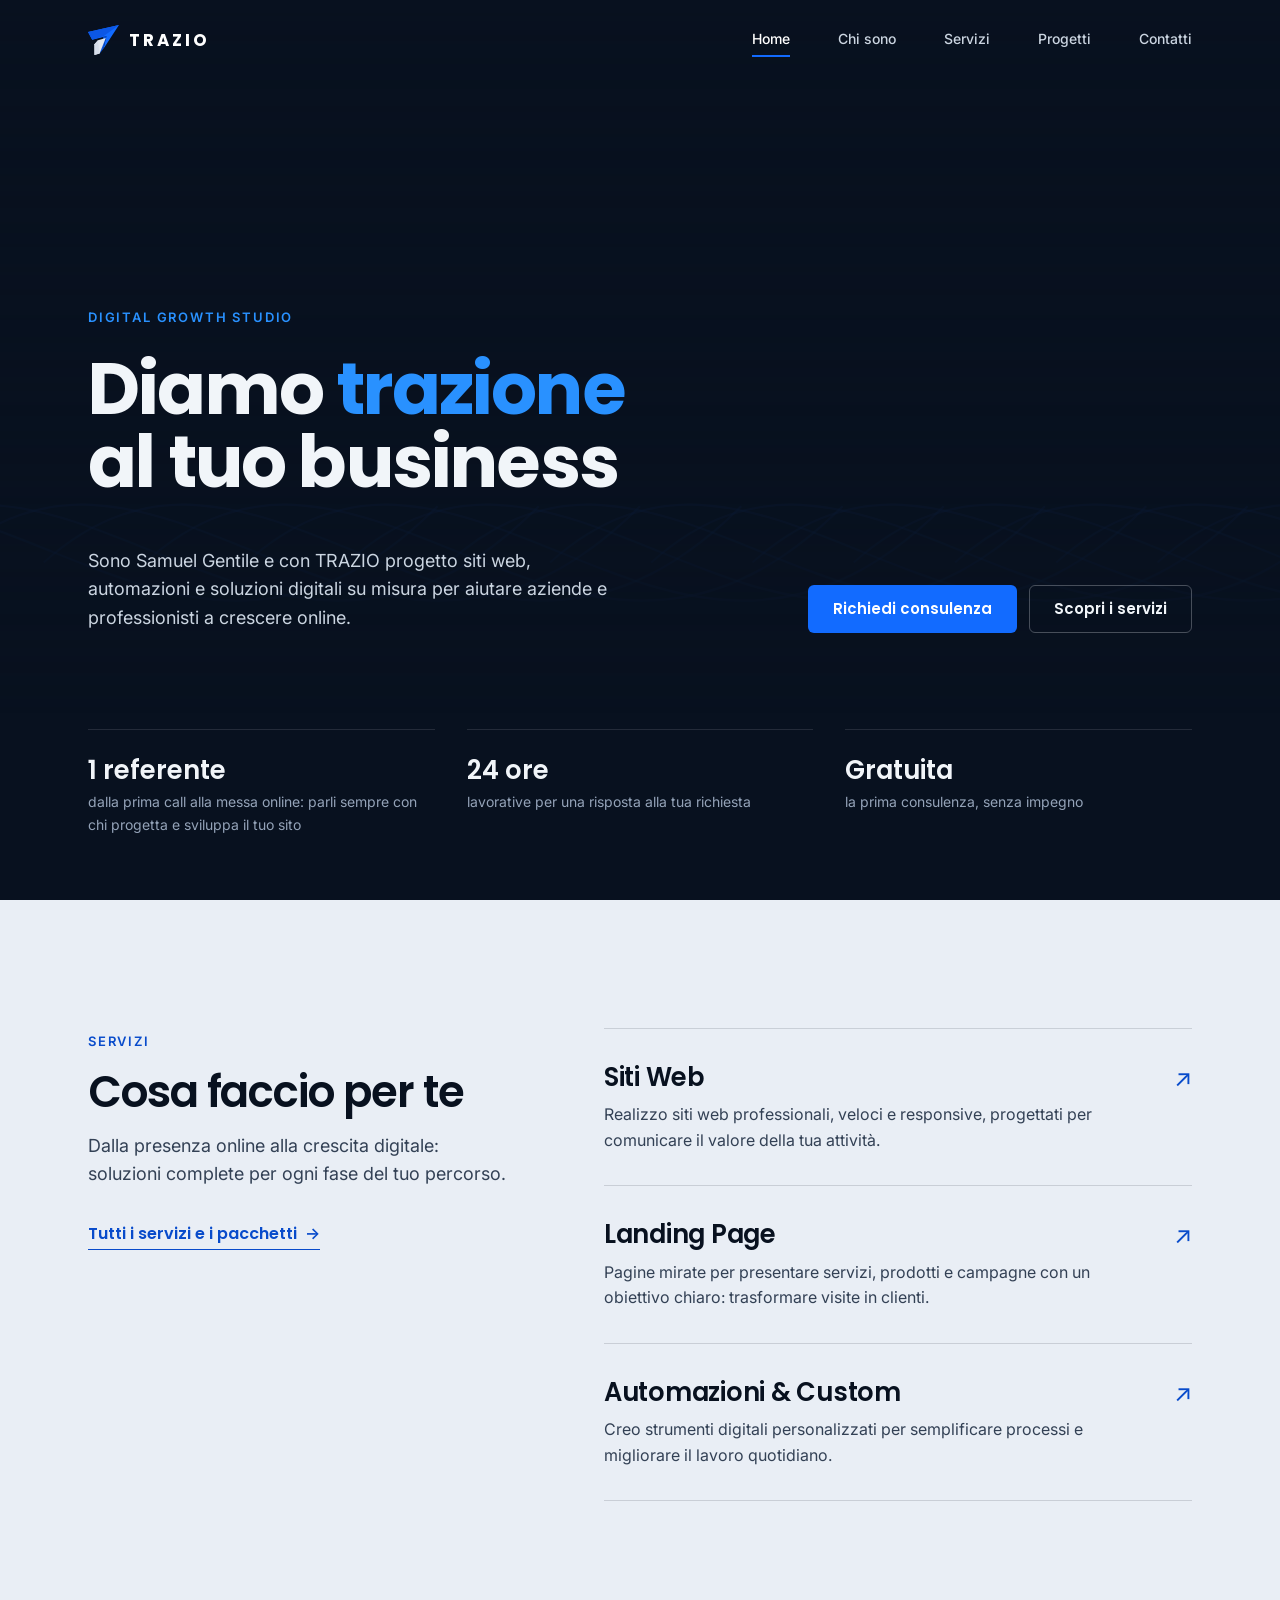
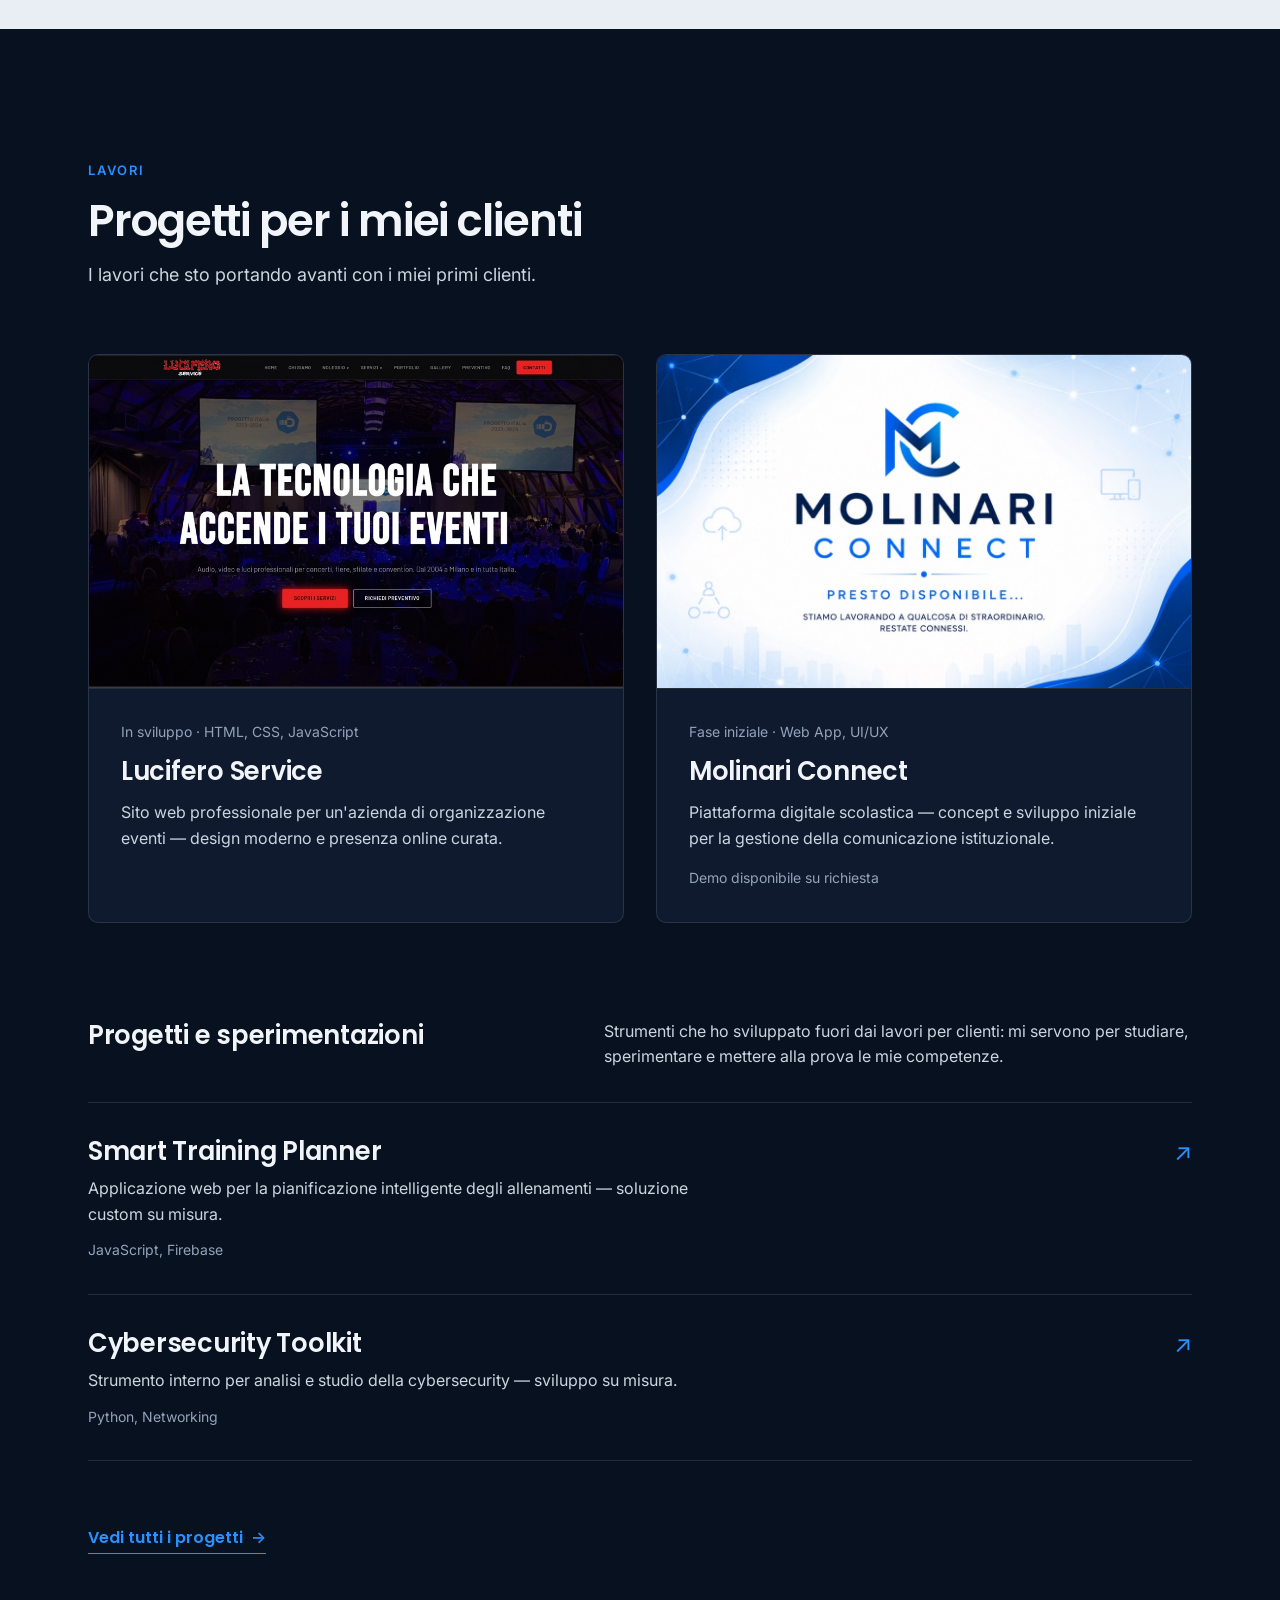
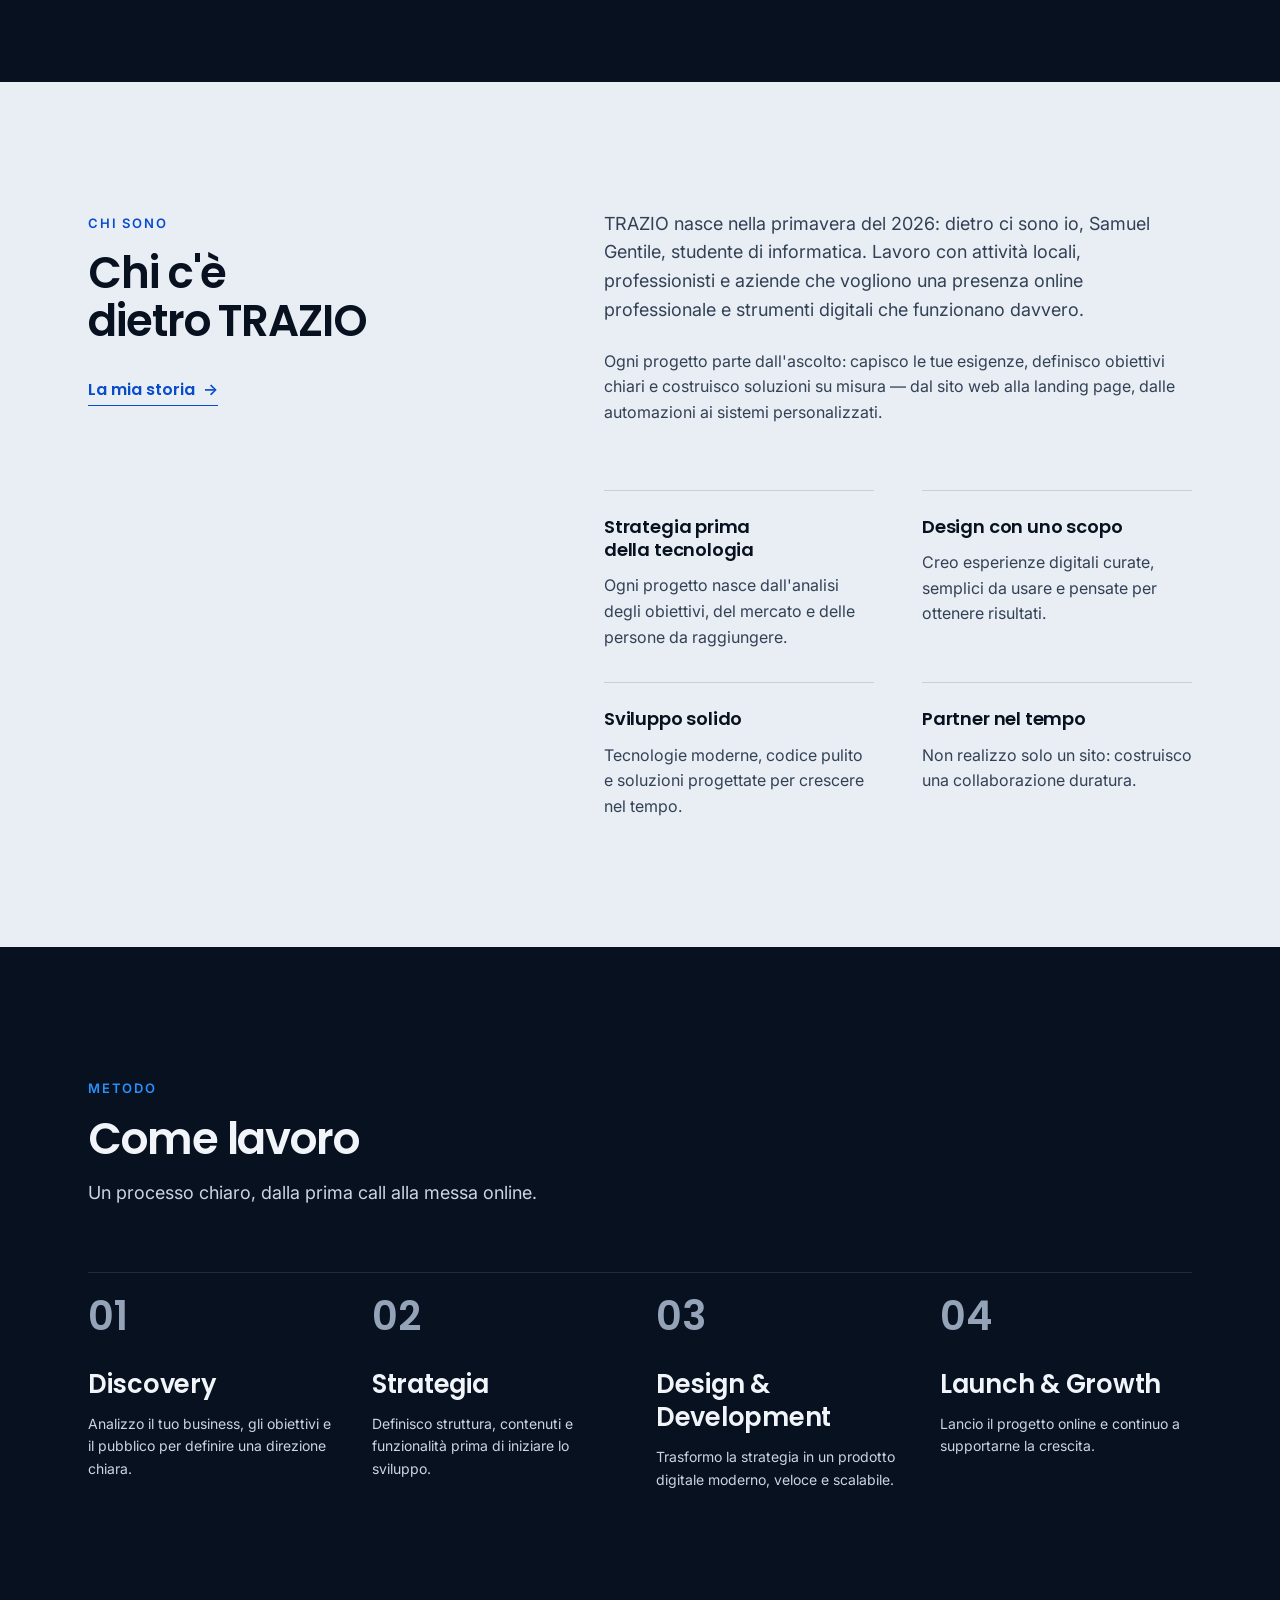
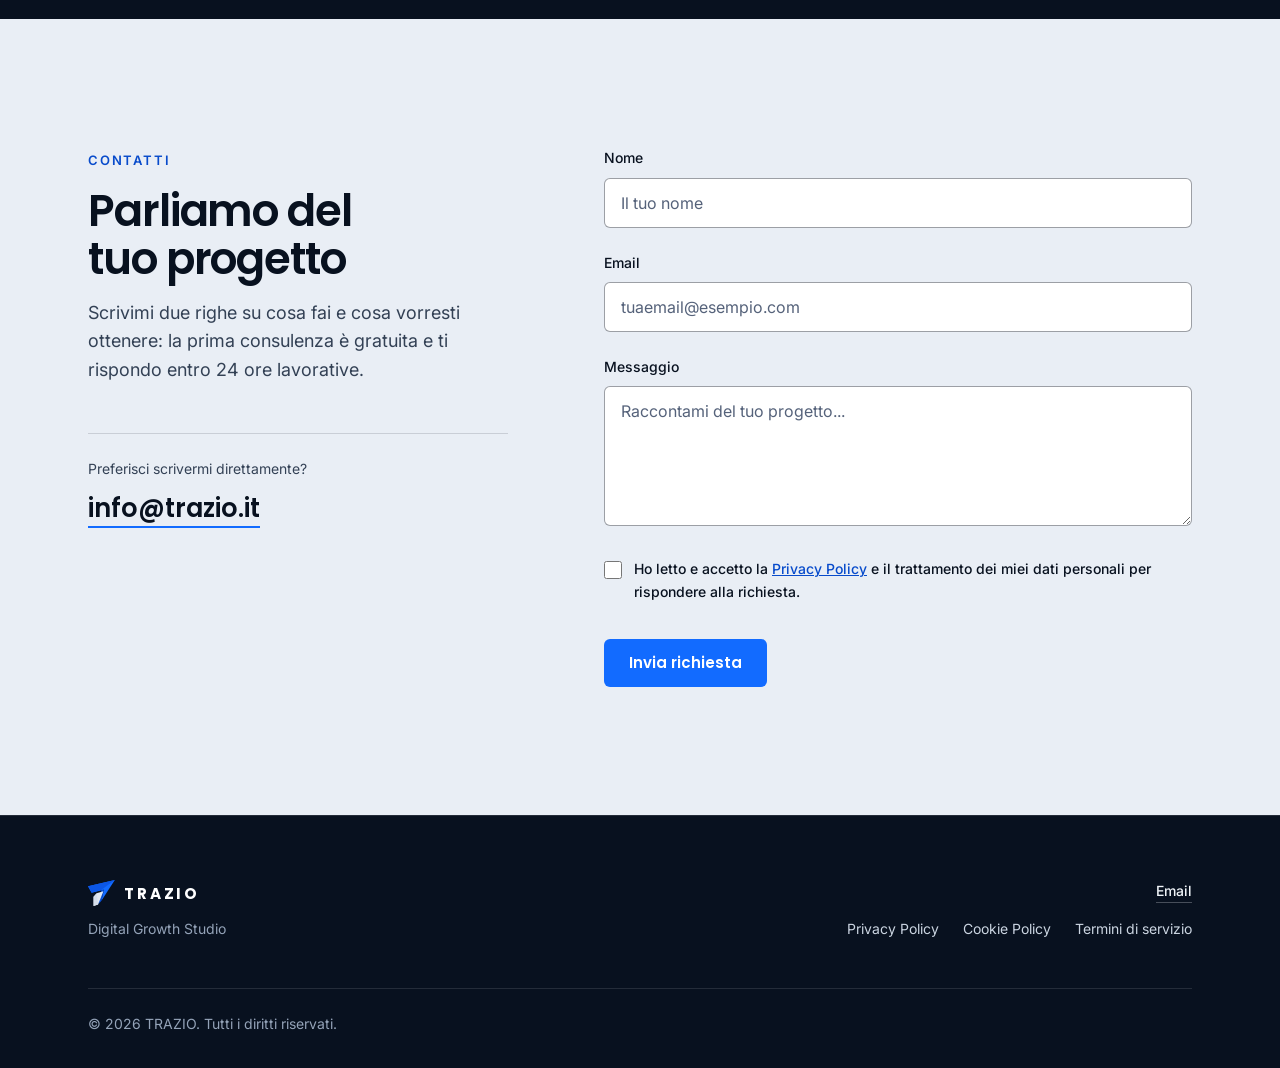
==== commit 157de34f: "Drop openingHours, translate ToS label, replace About mockup, remove unused assets Co-Authored-By: C" ====
--- a/index.html
+++ b/index.html
@@ -55,8 +55,7 @@
       "@type": "PostalAddress",
       "addressCountry": "IT"
     },
-    "priceRange": "€€",
-    "openingHours": "Mo-Fr 09:00-18:00"
+    "priceRange": "€€"
   }
   </script>
 
@@ -103,7 +102,7 @@
   </script>
   <link rel="preconnect" href="https://fonts.googleapis.com">
   <link rel="preconnect" href="https://fonts.gstatic.com" crossorigin>
-  <link href="https://fonts.googleapis.com/css2?family=Inter:wght@400;500;600;700&family=Poppins:wght@600;700;800&display=swap" rel="stylesheet">
+  <link href="https://fonts.googleapis.com/css2?family=Inter:wght@400;500;600;700&family=Poppins:wght@600;700&display=swap" rel="stylesheet">
 
   <link rel="stylesheet" href="css/variables.css">
   <link rel="stylesheet" href="css/style.css">
@@ -398,7 +397,7 @@
       <div class="footer__legal">
         <a href="privacy-policy.html">Privacy Policy</a>
         <a href="cookie-policy.html">Cookie Policy</a>
-        <a href="terms-of-service.html">Terms of Service</a>
+        <a href="terms-of-service.html">Termini di servizio</a>
       </div>
       <p>&copy; 2026 TRAZIO. Tutti i diritti riservati.</p>
 
--- a/css/responsive.css
+++ b/css/responsive.css
@@ -54,11 +54,18 @@
     padding: var(--space-3xl) var(--space-xl);
     gap: var(--space-xl);
     transform: translateX(100%);
-    transition: transform var(--transition-base);
+    /* chiuso: nascosto anche a tastiera e screen reader (visibility),
+       ma solo dopo che il pannello è uscito, così l'animazione resta */
+    visibility: hidden;
+    transition: transform var(--transition-base), visibility 0s linear 0.35s;
     z-index: var(--z-navbar);
   }
 
-  .navbar__links.is-open { transform: translateX(0); }
+  .navbar__links.is-open {
+    transform: translateX(0);
+    visibility: visible;
+    transition: transform var(--transition-base), visibility 0s;
+  }
 
   .navbar__links a { font-size: var(--fs-body-lg); }
 
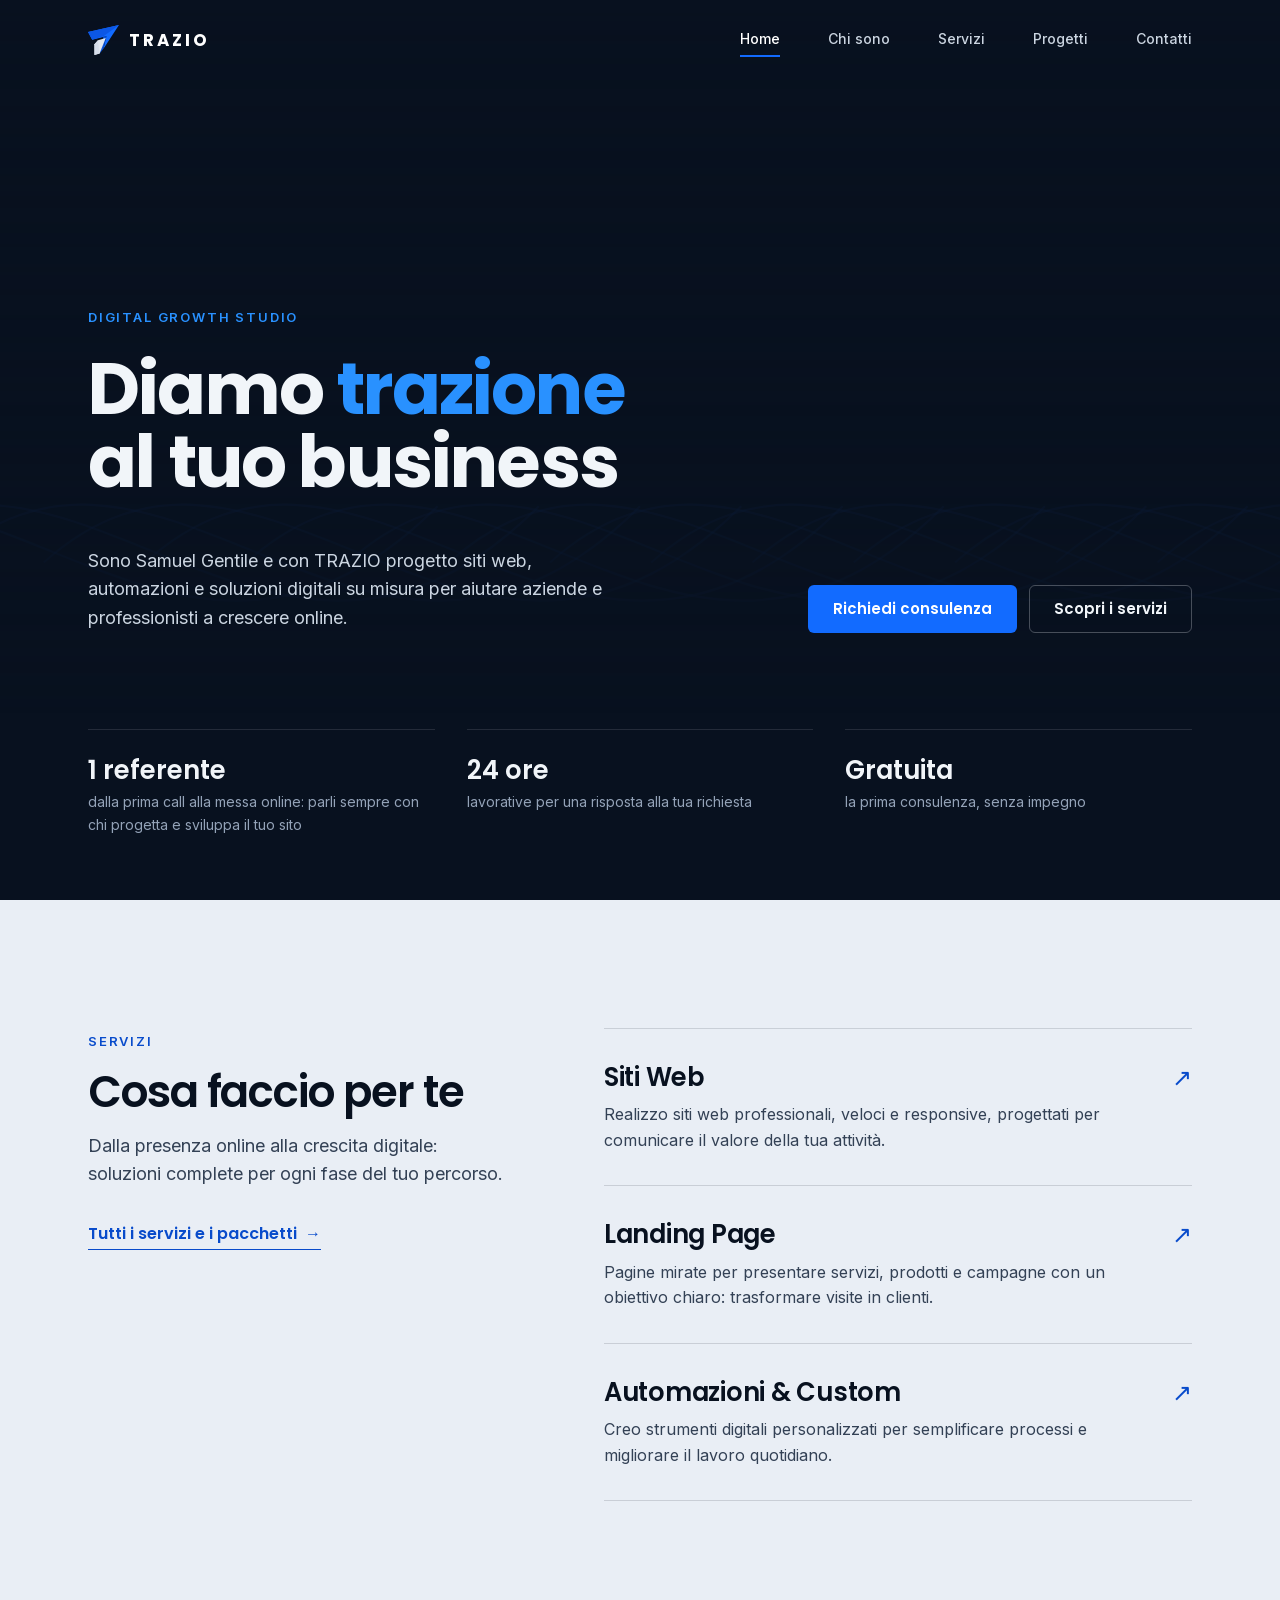
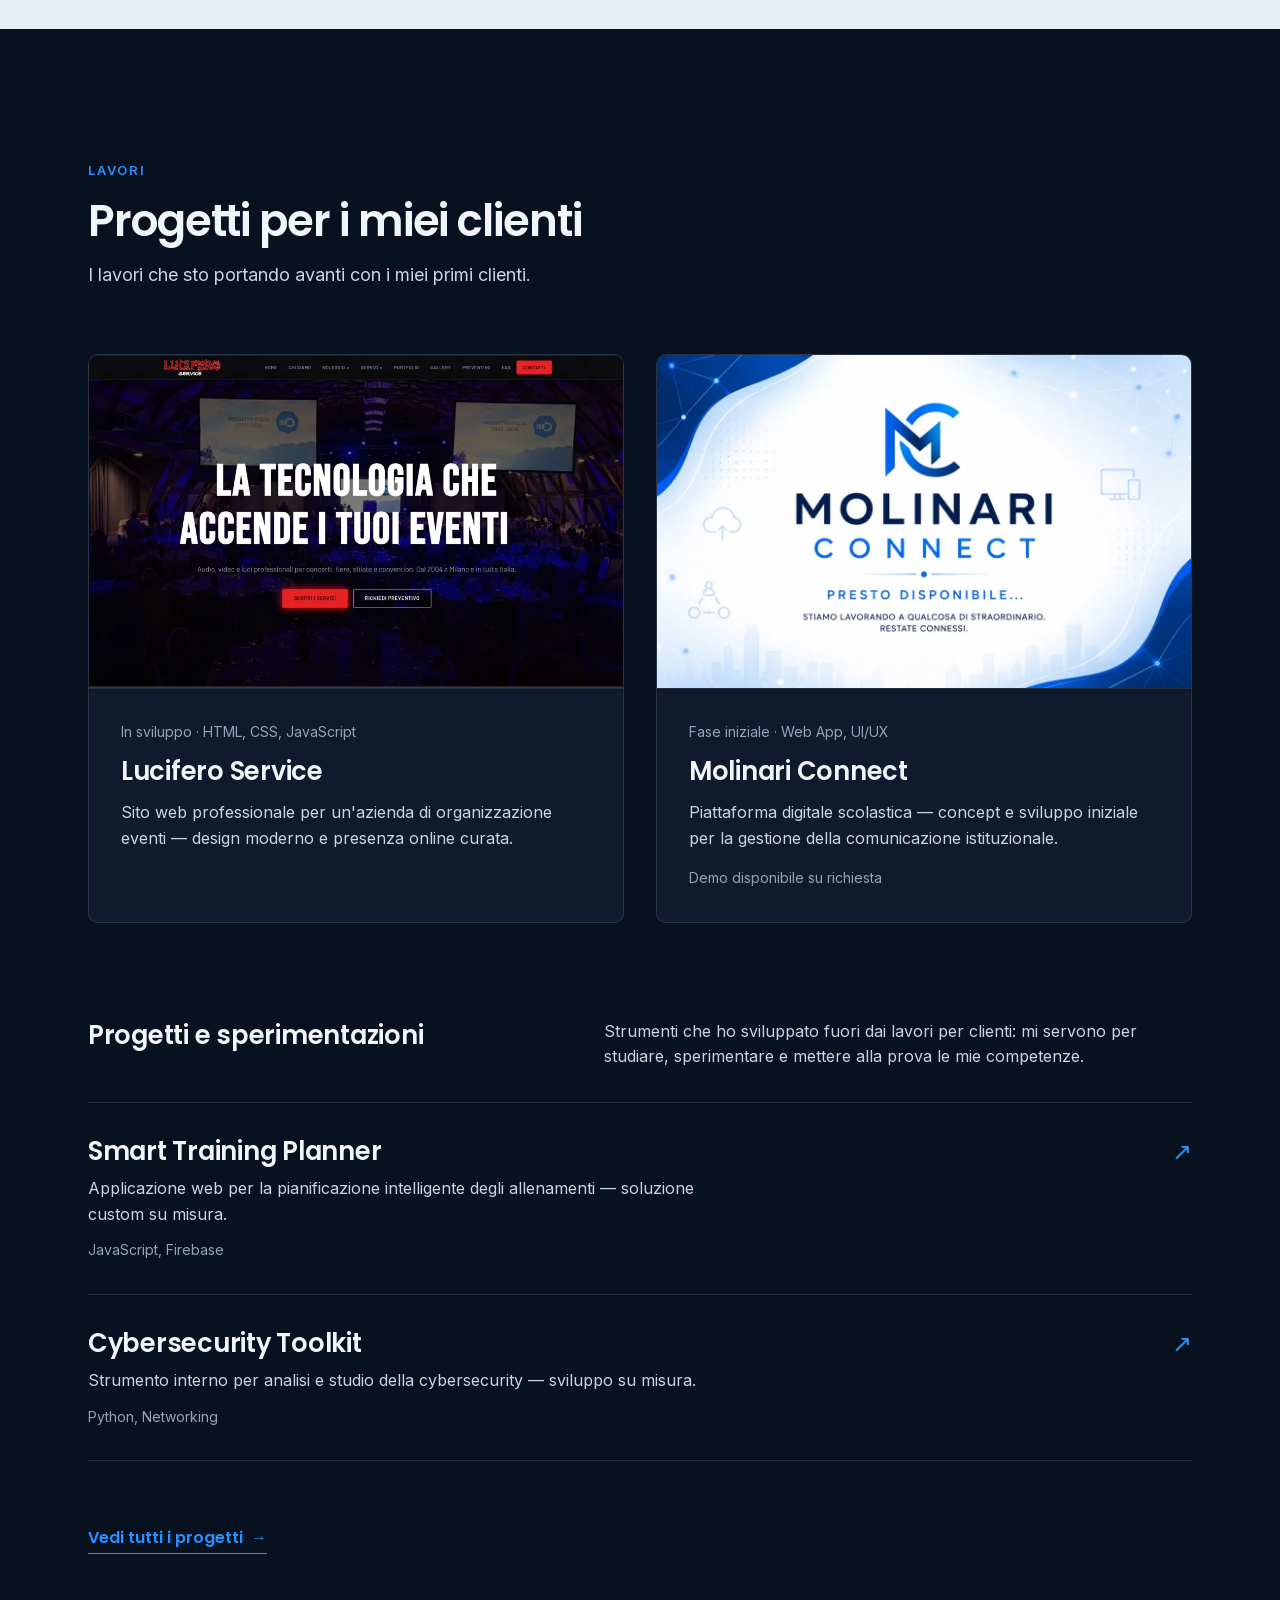
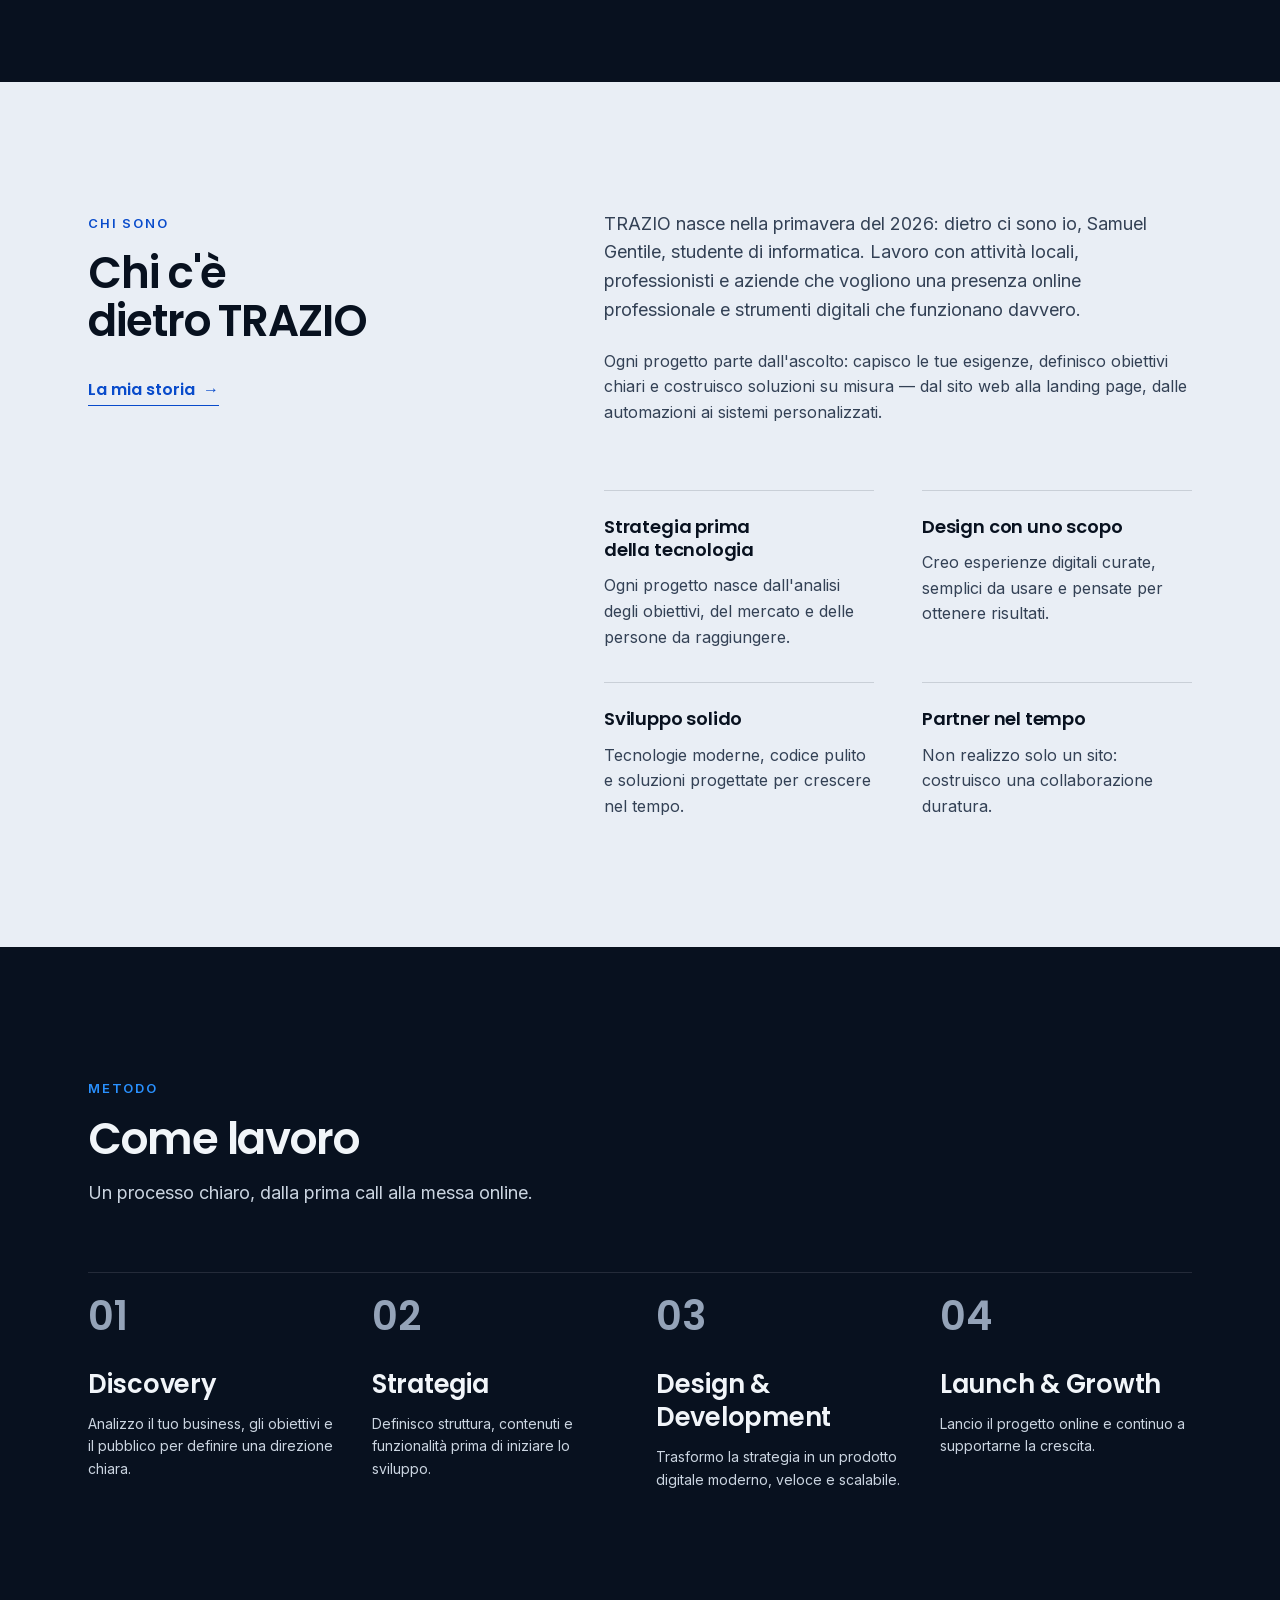
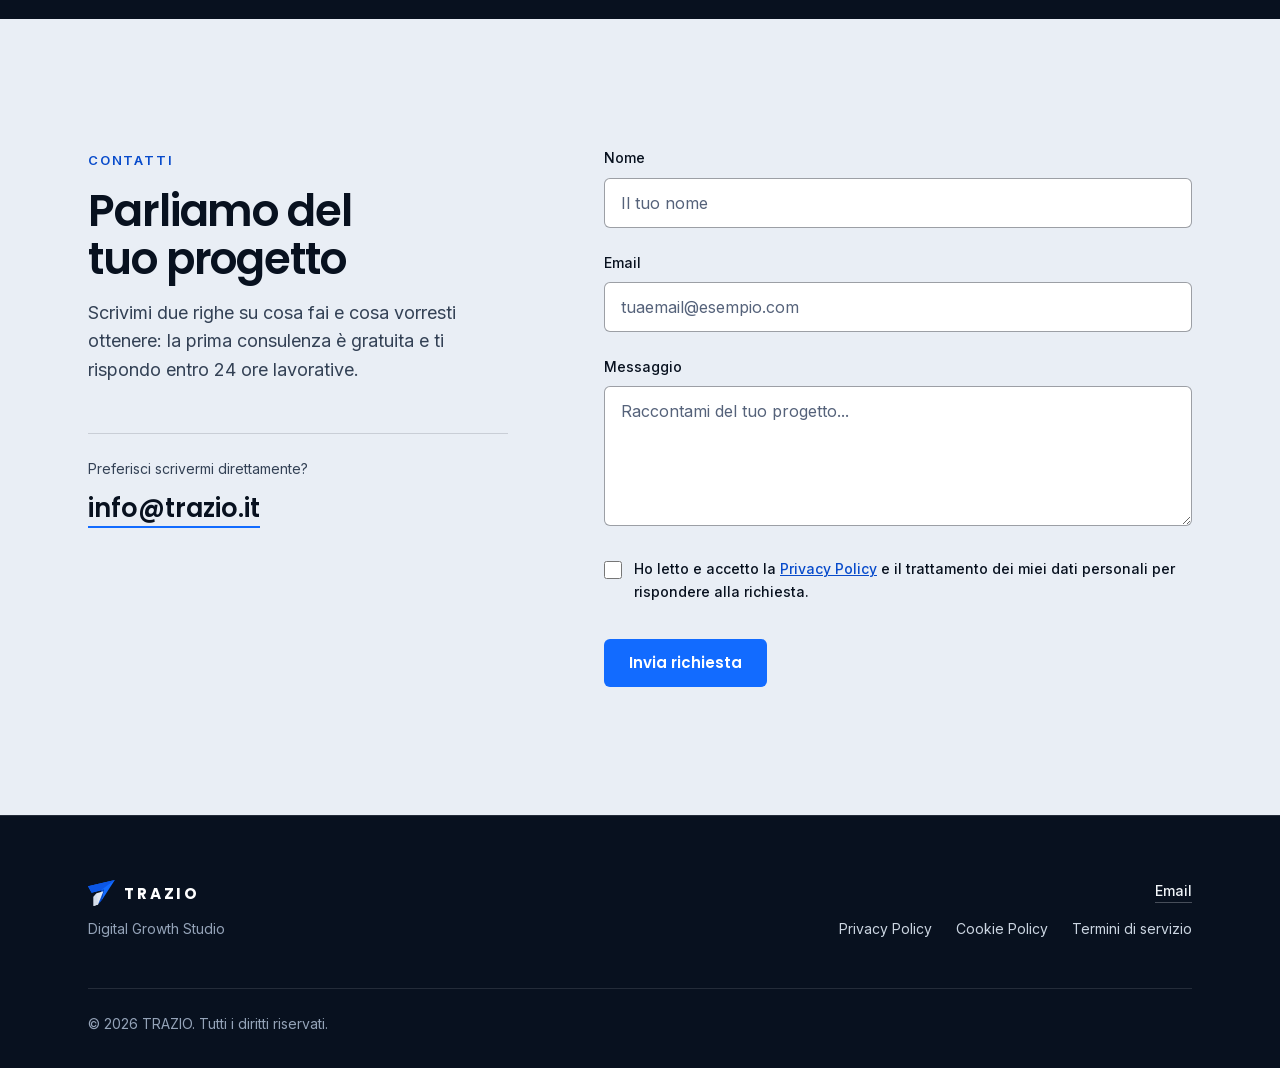
==== commit 0d2e0d82: "Self-host fonts, add form honeypot, serve images as WebP - Inter and Poppins served from assets/font" ====
--- a/index.html
+++ b/index.html
@@ -100,9 +100,8 @@
     "serviceType": "Business Automation"
   }
   </script>
-  <link rel="preconnect" href="https://fonts.googleapis.com">
-  <link rel="preconnect" href="https://fonts.gstatic.com" crossorigin>
-  <link href="https://fonts.googleapis.com/css2?family=Inter:wght@400;500;600;700&family=Poppins:wght@600;700&display=swap" rel="stylesheet">
+  <link rel="preload" href="assets/fonts/inter-latin.woff2" as="font" type="font/woff2" crossorigin>
+  <link rel="preload" href="assets/fonts/poppins-700-latin.woff2" as="font" type="font/woff2" crossorigin>
 
   <link rel="stylesheet" href="css/variables.css">
   <link rel="stylesheet" href="css/style.css">
@@ -359,6 +358,8 @@
 
         <form class="contact-form reveal" action="https://formspree.io/f/xwvgbkjb" method="POST">
           <input type="hidden" name="_subject" value="Nuova richiesta dal sito TRAZIO">
+          <!-- Anti-spam Formspree: campo invisibile, se un bot lo compila l'invio viene scartato -->
+          <input type="text" name="_gotcha" tabindex="-1" autocomplete="off" aria-hidden="true" style="display:none">
           <div class="form-group">
             <label for="name">Nome</label>
             <input type="text" id="name" name="name" required autocomplete="name" placeholder="Il tuo nome">
--- a/css/variables.css
+++ b/css/variables.css
@@ -2,6 +2,30 @@
    VARIABLES.CSS
    Design System — TRAZIO Digital Growth Studio
    ============================================================ */
+
+/* Font ospitati sul sito (niente richieste a Google Fonts):
+   Inter variabile 400–700 e Poppins 600/700, solo sottoinsieme latin. */
+@font-face {
+  font-family: 'Inter';
+  font-style: normal;
+  font-weight: 400 700;
+  font-display: swap;
+  src: url('../assets/fonts/inter-latin.woff2') format('woff2');
+}
+@font-face {
+  font-family: 'Poppins';
+  font-style: normal;
+  font-weight: 600;
+  font-display: swap;
+  src: url('../assets/fonts/poppins-600-latin.woff2') format('woff2');
+}
+@font-face {
+  font-family: 'Poppins';
+  font-style: normal;
+  font-weight: 700;
+  font-display: swap;
+  src: url('../assets/fonts/poppins-700-latin.woff2') format('woff2');
+}
 
 :root {
 
--- a/css/style.css
+++ b/css/style.css
@@ -38,6 +38,10 @@
   max-width: 100%;
   display: block;
 }
+
+/* Con width/height nell'HTML il browser riserva lo spazio prima del
+   caricamento; height:auto mantiene comunque le proporzioni reali. */
+img { height: auto; }
 
 a {
   color: inherit;
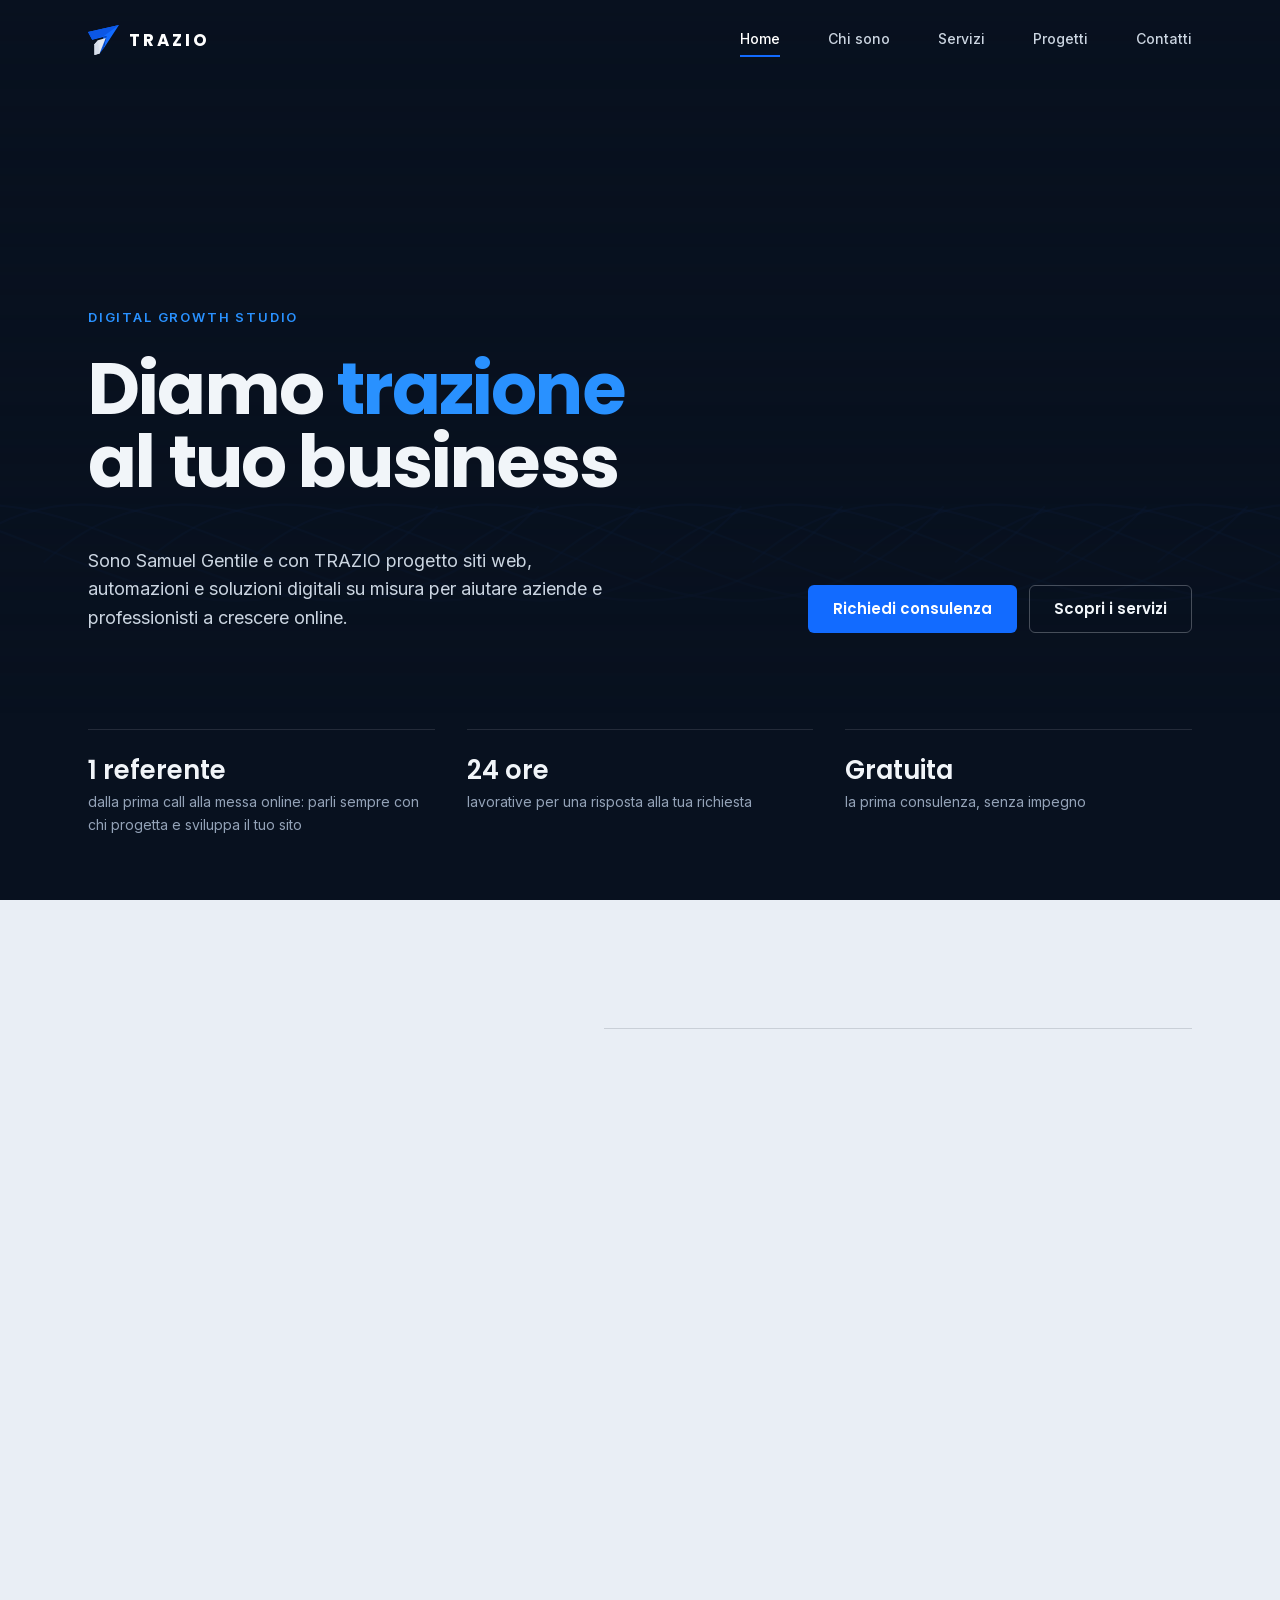
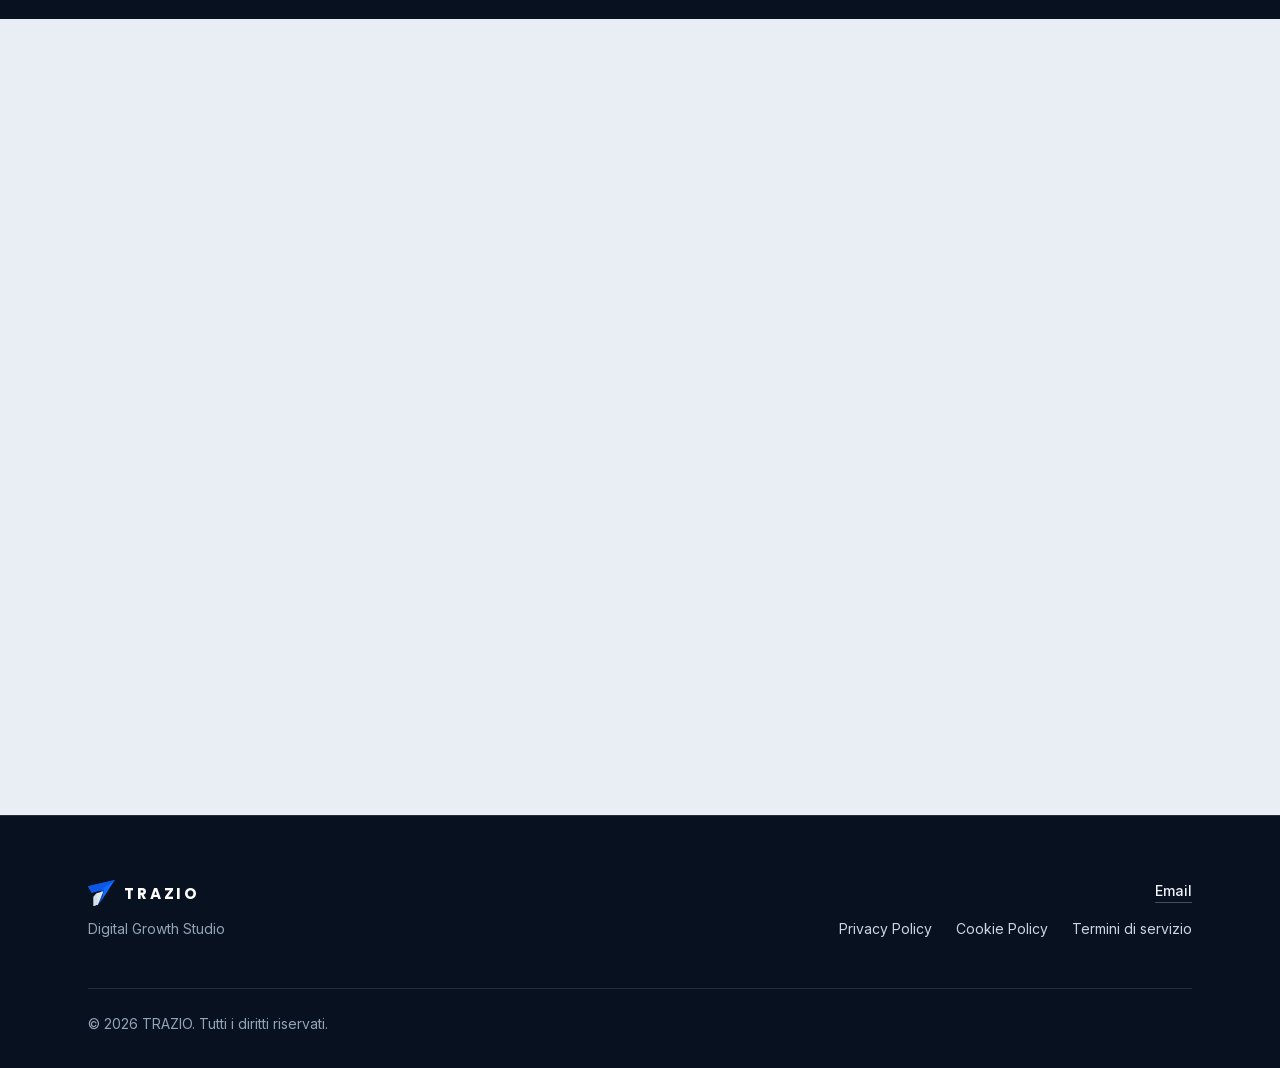
==== commit f1e37c56: "Add Content-Security-Policy and escape project data - CSP meta tag on every page: same-origin script" ====
--- a/index.html
+++ b/index.html
@@ -2,6 +2,7 @@
 <html lang="it">
 <head>
   <meta charset="UTF-8">
+  <meta http-equiv="Content-Security-Policy" content="default-src 'self'; script-src 'self' 'sha256-/x7W7R75k8Roq0WaVRQX9blP4OufE5xbAdzklGxsgpw='; style-src 'self'; img-src 'self'; font-src 'self'; connect-src 'self' https://formspree.io; form-action 'self' https://formspree.io; base-uri 'self'; object-src 'none'; upgrade-insecure-requests">
   <meta name="viewport" content="width=device-width, initial-scale=1.0">
   <title>TRAZIO | Digital Growth Studio</title>
   <meta name="description" content="TRAZIO è il digital growth studio che progetta siti web, automazioni e soluzioni digitali per far crescere il tuo business.">
@@ -359,7 +360,7 @@
         <form class="contact-form reveal" action="https://formspree.io/f/xwvgbkjb" method="POST">
           <input type="hidden" name="_subject" value="Nuova richiesta dal sito TRAZIO">
           <!-- Anti-spam Formspree: campo invisibile, se un bot lo compila l'invio viene scartato -->
-          <input type="text" name="_gotcha" tabindex="-1" autocomplete="off" aria-hidden="true" style="display:none">
+          <input type="text" name="_gotcha" tabindex="-1" autocomplete="off" aria-hidden="true" hidden>
           <div class="form-group">
             <label for="name">Nome</label>
             <input type="text" id="name" name="name" required autocomplete="name" placeholder="Il tuo nome">
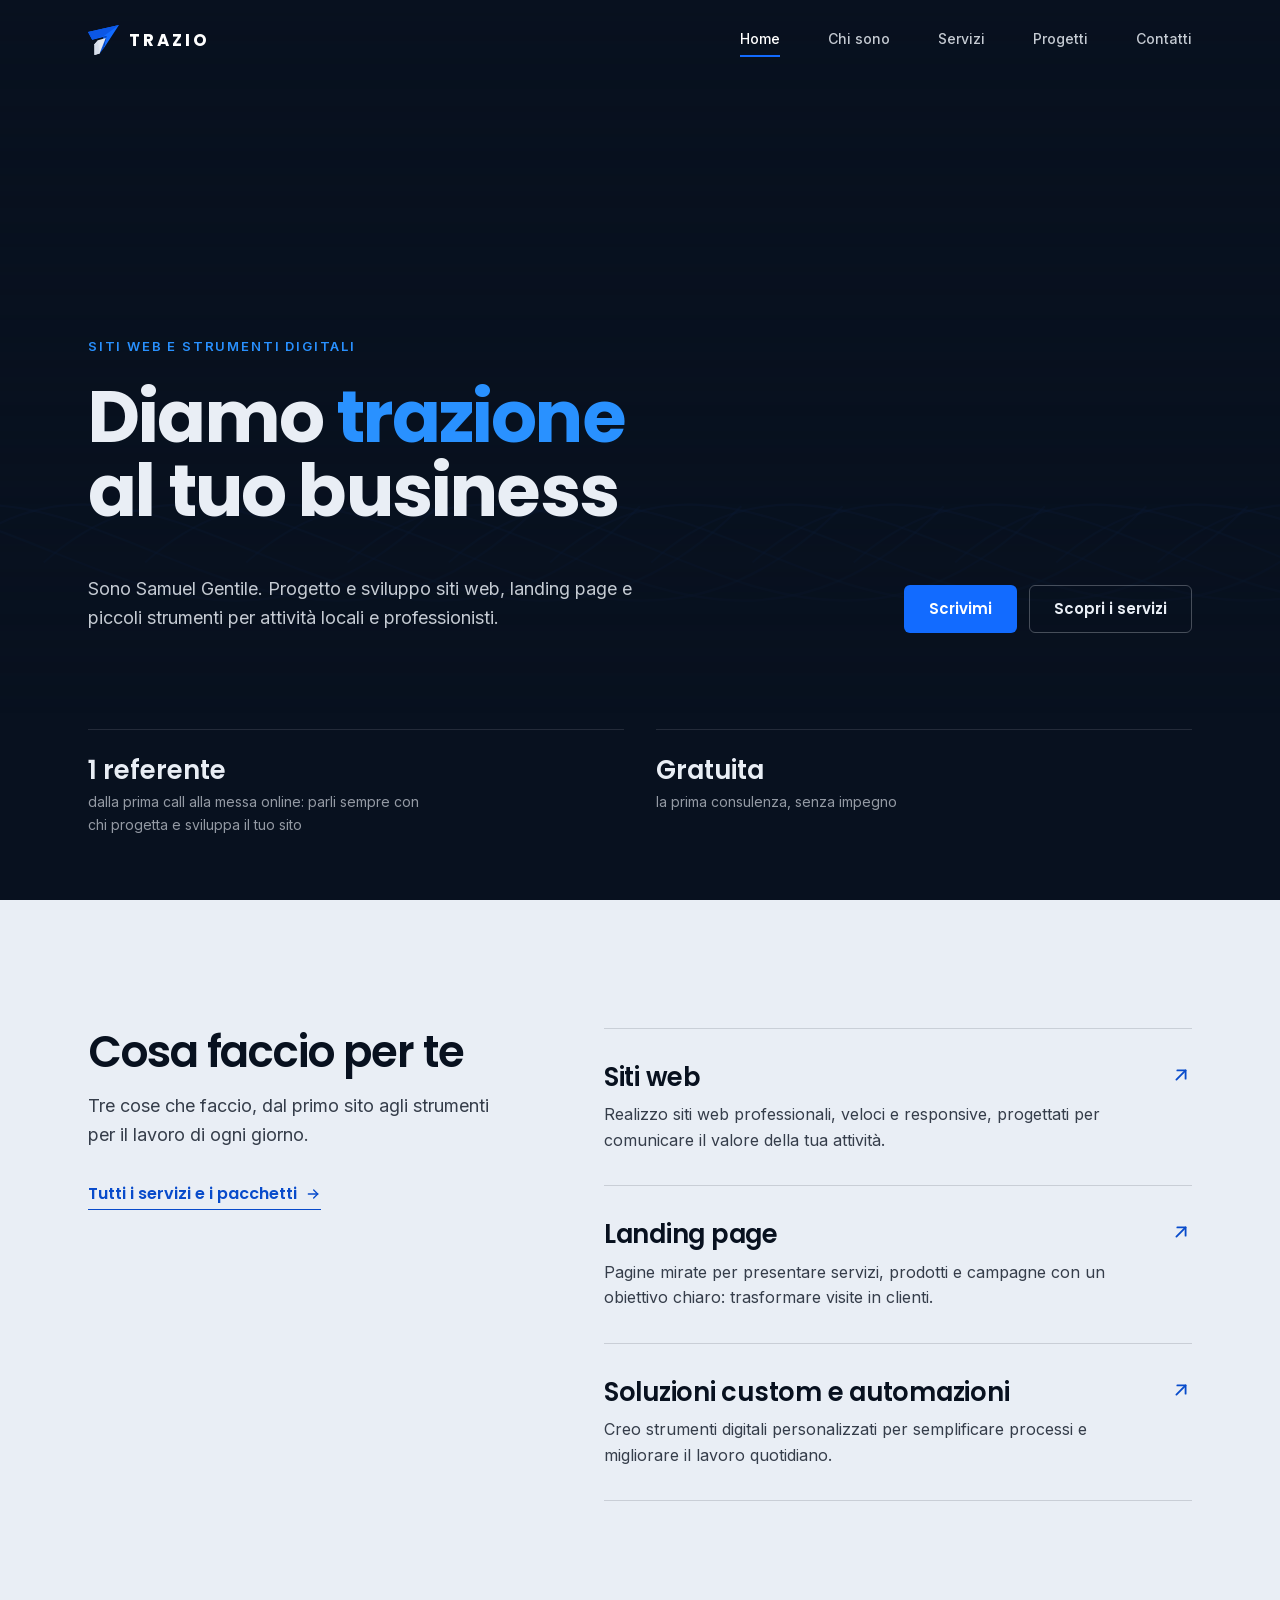
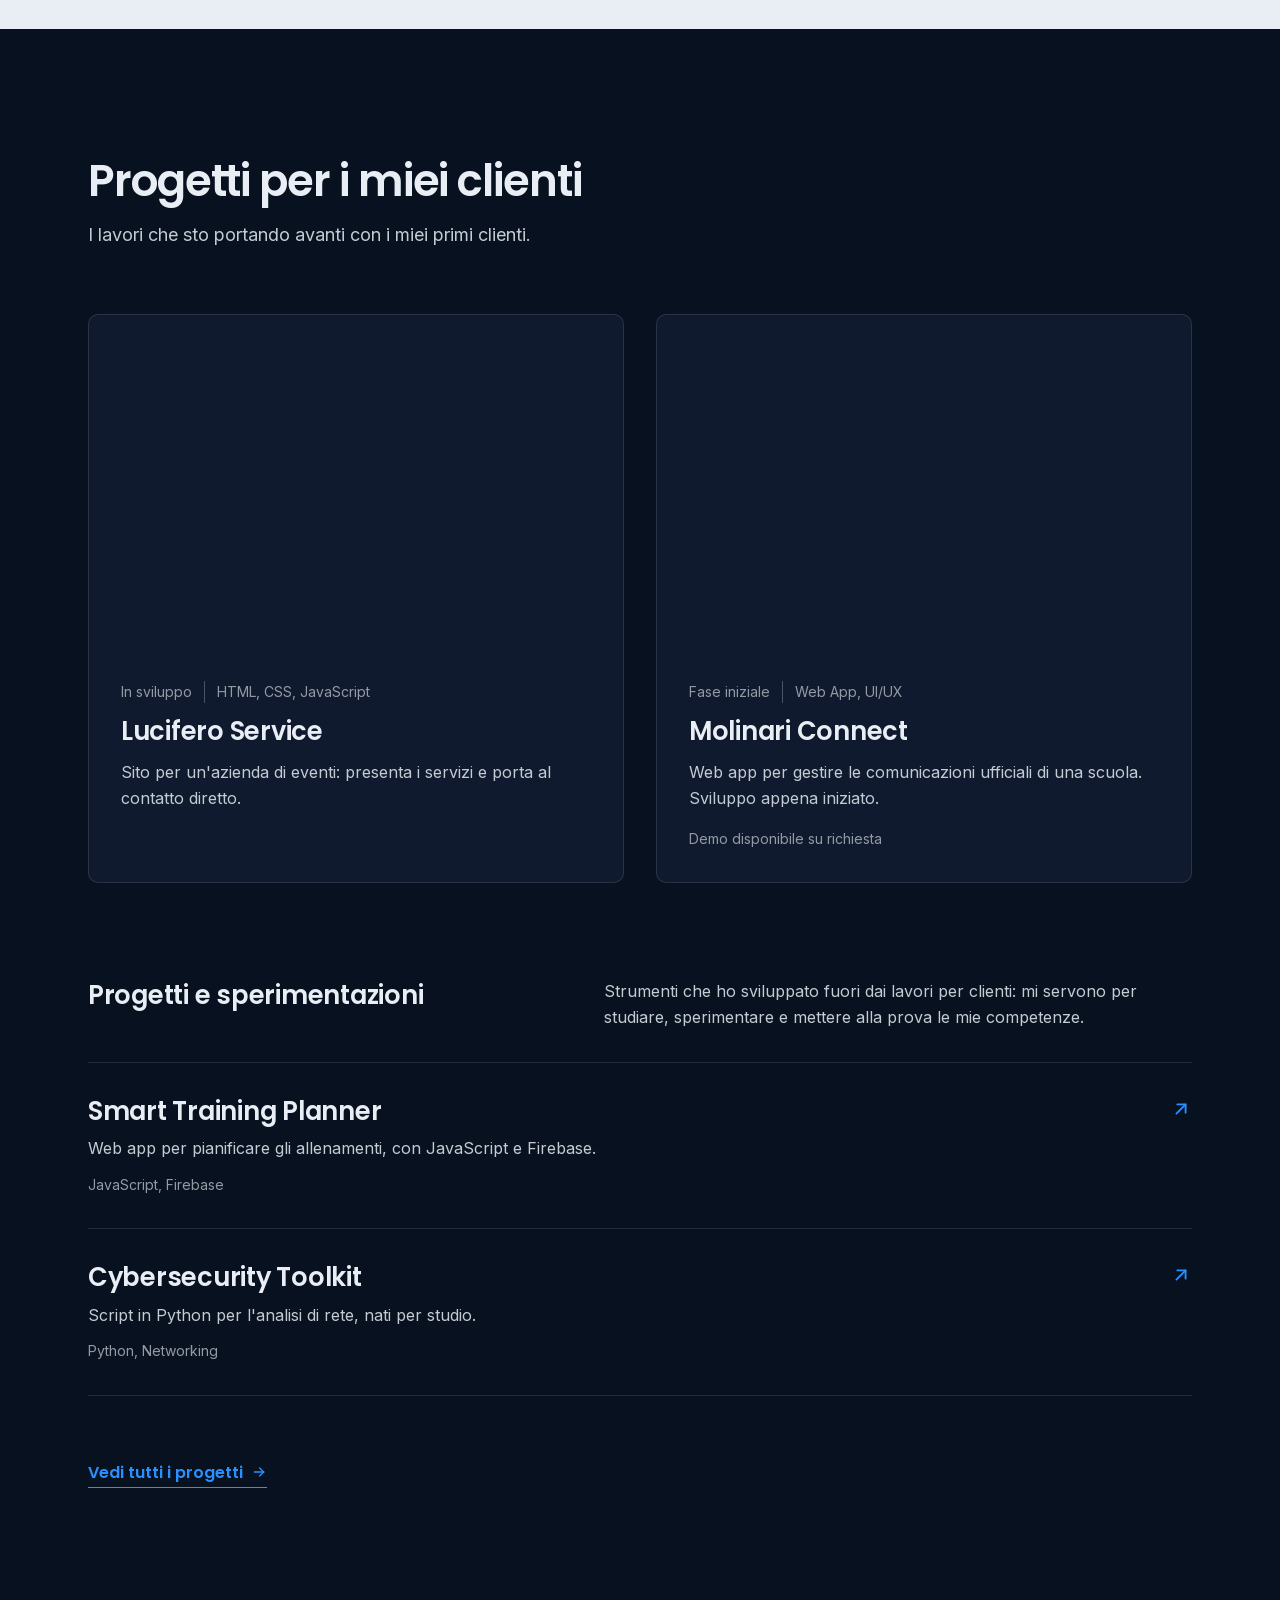
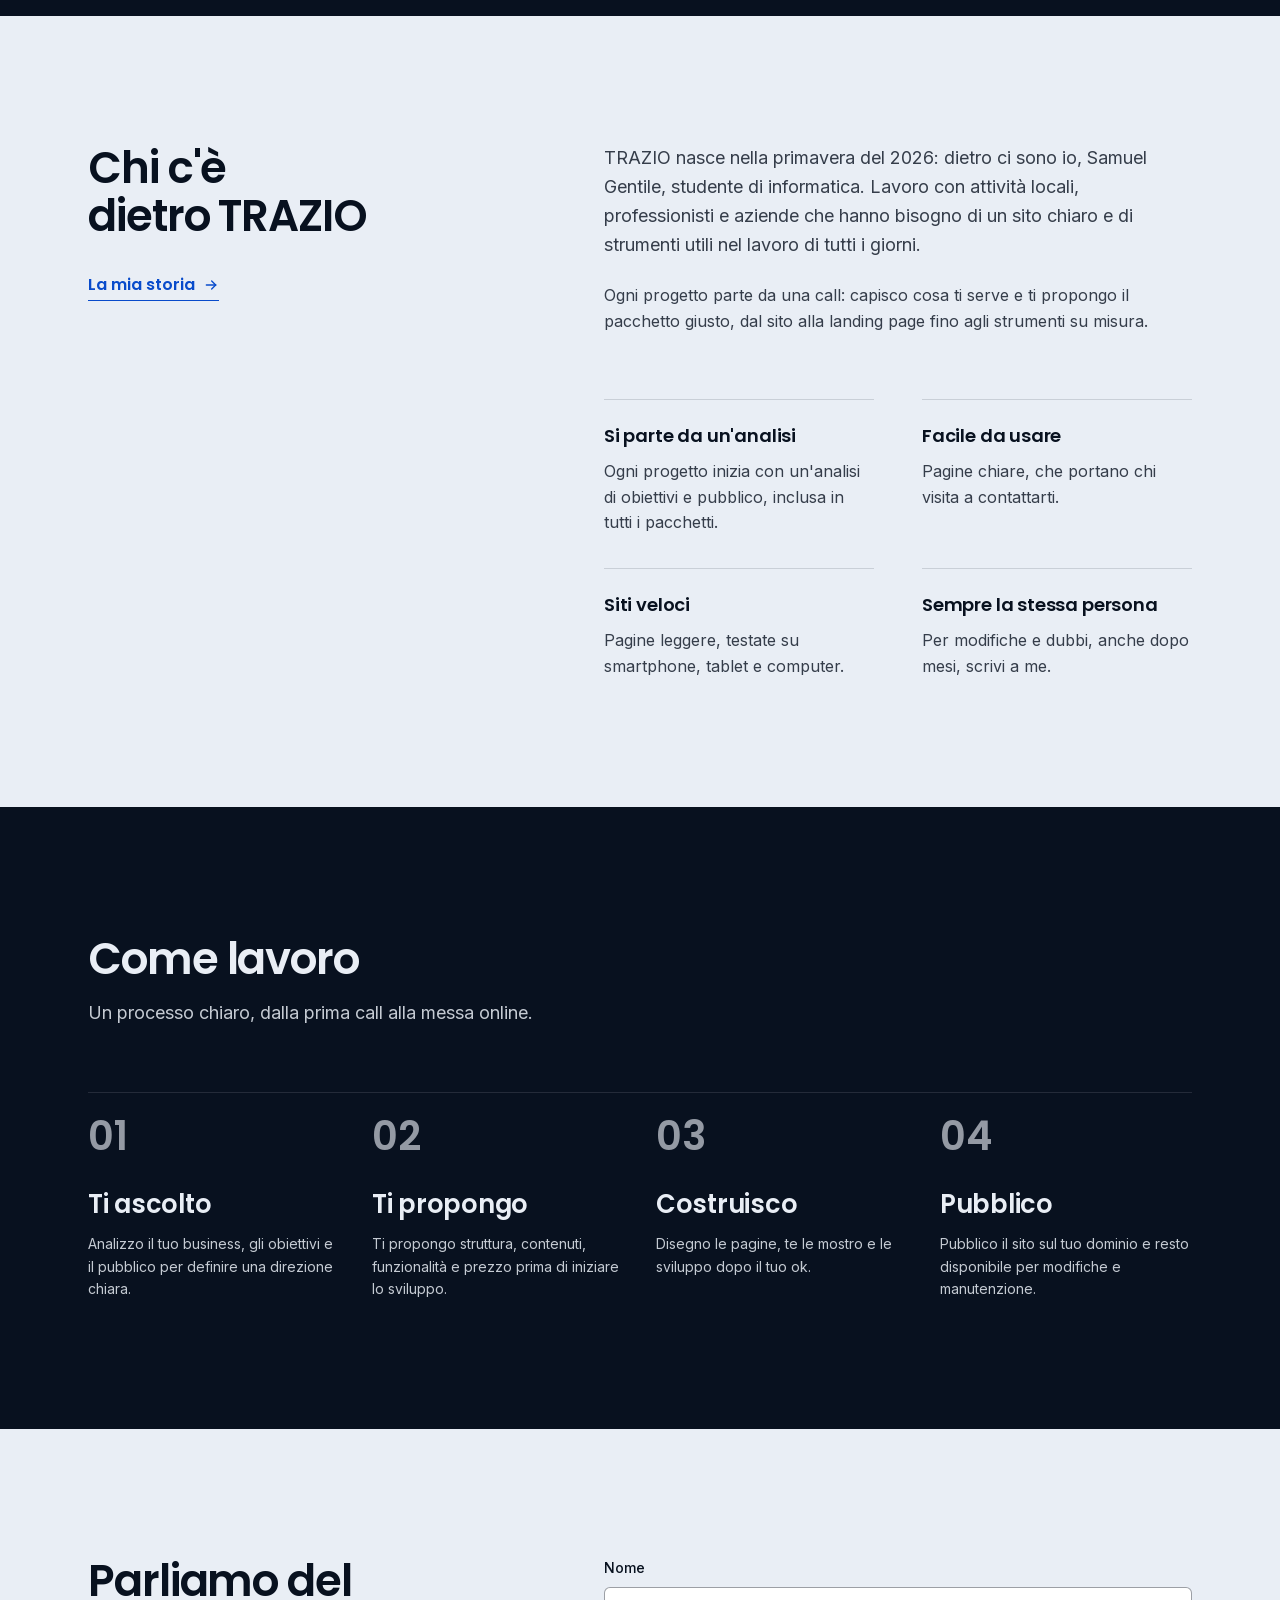
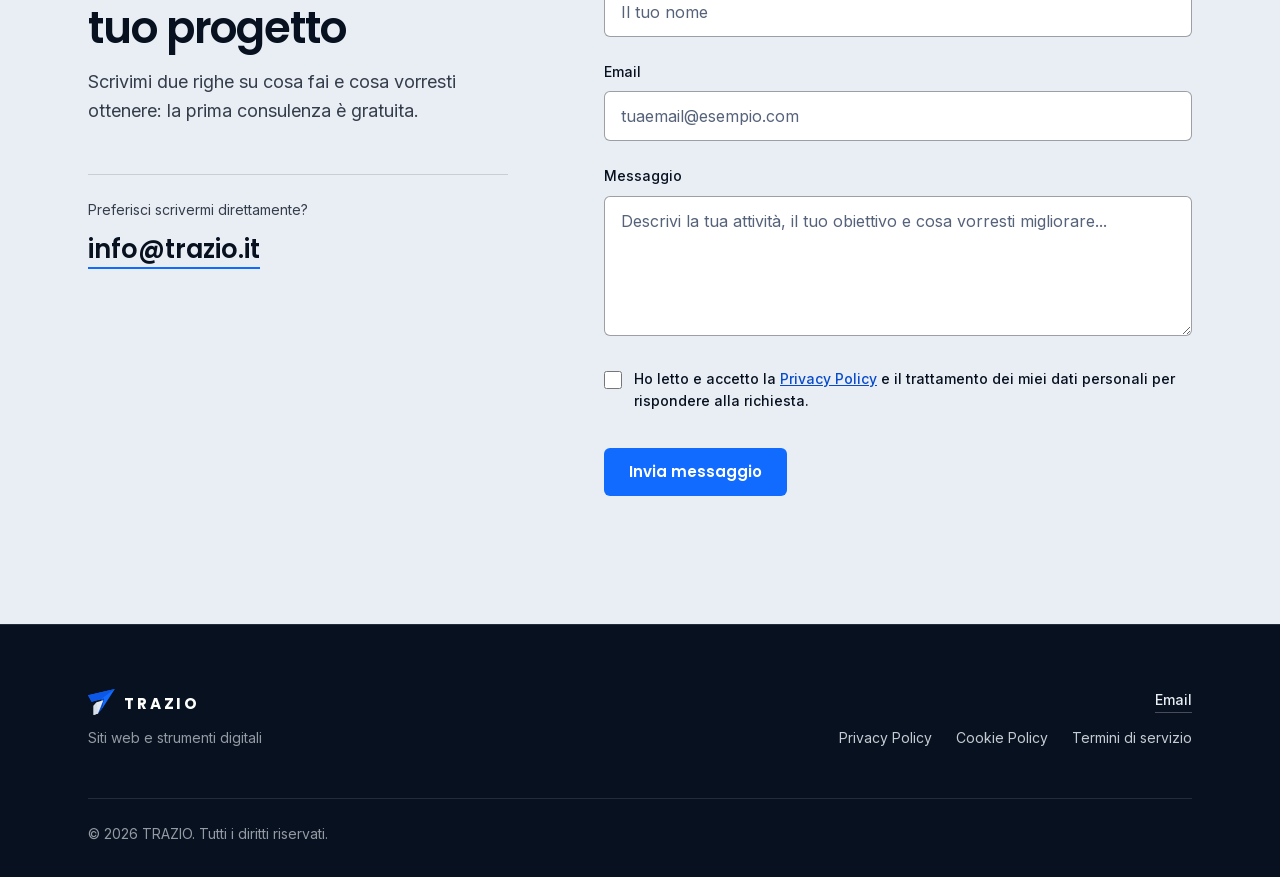
==== commit f2136f1d: "Simplify design details, rewrite copy and rethink motion - Drop section eyebrows except hero and pro" ====
--- a/index.html
+++ b/index.html
@@ -30,7 +30,7 @@
     "@context": "https://schema.org",
     "@type": "Organization",
     "name": "TRAZIO",
-    "description": "Digital Growth Studio — siti web, automazioni e soluzioni digitali per far crescere il tuo business.",
+    "description": "Digital Growth Studio: siti web, automazioni e soluzioni digitali per far crescere il tuo business.",
     "url": "https://www.trazio.it/",
     "email": "info@trazio.it",
     "logo": "https://www.trazio.it/assets/images/logo-light.svg",
@@ -117,7 +117,7 @@
 
   <header class="navbar">
     <div class="container navbar__inner">
-      <a href="index.html" class="navbar__logo" aria-label="TRAZIO — Home"><svg class="brand-mark" viewBox="0 8 96 93" aria-hidden="true" focusable="false"><path fill="#126BFF" d="M0 30 96 8 48 82 57 43 13 54Z"/><path fill="#0C57E6" d="M0 30 13 54 48 43 96 8Z"/><path fill="#0750D8" d="M48 82 57 43 48 43 36 96Z"/><path fill="#E2E8F0" d="M31 55 55 48 36 96 20 101 20 68Z"/><path fill="#D6DEEA" d="M20 68 31 55 36 96 20 101Z"/></svg><span class="brand-word">TRAZIO</span></a>
+      <a href="index.html" class="navbar__logo" aria-label="Home di TRAZIO"><svg class="brand-mark" viewBox="0 8 96 93" aria-hidden="true" focusable="false"><path fill="#126BFF" d="M0 30 96 8 48 82 57 43 13 54Z"/><path fill="#0C57E6" d="M0 30 13 54 48 43 96 8Z"/><path fill="#0750D8" d="M48 82 57 43 48 43 36 96Z"/><path fill="#E2E8F0" d="M31 55 55 48 36 96 20 101 20 68Z"/><path fill="#D6DEEA" d="M20 68 31 55 36 96 20 101Z"/></svg><span class="brand-word">TRAZIO</span></a>
 
       <nav class="navbar__links" id="primary-nav" aria-label="Navigazione principale">
         <a href="index.html" class="is-active">Home</a>
@@ -140,7 +140,7 @@
       <div class="hero__glow"></div>
 
       <div class="container">
-        <p class="hero__eyebrow">Digital Growth Studio</p>
+        <p class="hero__eyebrow">Siti web e strumenti digitali</p>
         <h1 class="hero__title">
           <span class="hero__line"><span>Diamo <span class="hero__accent">trazione</span></span></span>
           <span class="hero__line"><span>al tuo business</span></span>
@@ -148,12 +148,12 @@
 
         <div class="hero__row">
           <p class="hero__subtitle">
-            Sono Samuel Gentile e con TRAZIO progetto siti web, automazioni e soluzioni
-            digitali su misura per aiutare aziende e professionisti a crescere online.
+            Sono Samuel Gentile. Progetto e sviluppo siti web, landing page e piccoli
+            strumenti per attività locali e professionisti.
           </p>
 
           <div class="hero__actions">
-            <a href="contact.html" class="btn btn--primary">Richiedi consulenza</a>
+            <a href="contact.html" class="btn btn--primary">Scrivimi</a>
             <a href="services.html" class="btn btn--secondary">Scopri i servizi</a>
           </div>
         </div>
@@ -164,10 +164,6 @@
             <dd>dalla prima call alla messa online: parli sempre con chi progetta e sviluppa il tuo sito</dd>
           </div>
           <div class="fact">
-            <dt>24 ore</dt>
-            <dd>lavorative per una risposta alla tua richiesta</dd>
-          </div>
-          <div class="fact">
             <dt>Gratuita</dt>
             <dd>la prima consulenza, senza impegno</dd>
           </div>
@@ -178,50 +174,49 @@
     <!-- SERVIZI -->
     <section class="section section--light" id="servizi">
       <div class="container split">
-        <div class="split__aside reveal">
+        <div class="split__aside">
           <div class="section-header">
-            <span class="section-eyebrow">Servizi</span>
             <h2 class="section-title">Cosa faccio per te</h2>
             <p class="section-subtitle">
-              Dalla presenza online alla crescita digitale: soluzioni complete per ogni fase del tuo percorso.
+              Tre cose che faccio, dal primo sito agli strumenti per il lavoro di ogni giorno.
             </p>
           </div>
           <a href="services.html" class="link-arrow">Tutti i servizi e i pacchetti</a>
         </div>
 
-        <div class="services-list reveal stagger">
+        <div class="services-list">
 
           <a href="services.html#siti-web" class="service-row">
             <div class="service-content">
-              <h3>Siti Web</h3>
+              <h3>Siti web</h3>
               <p>
                 Realizzo siti web professionali, veloci e responsive,
                 progettati per comunicare il valore della tua attività.
               </p>
             </div>
-            <span class="service-arrow" aria-hidden="true">↗</span>
+            <span class="service-arrow icon icon--arrow-up-right" aria-hidden="true"></span>
           </a>
 
           <a href="services.html#landing-page" class="service-row">
             <div class="service-content">
-              <h3>Landing Page</h3>
+              <h3>Landing page</h3>
               <p>
                 Pagine mirate per presentare servizi, prodotti e campagne
                 con un obiettivo chiaro: trasformare visite in clienti.
               </p>
             </div>
-            <span class="service-arrow" aria-hidden="true">↗</span>
+            <span class="service-arrow icon icon--arrow-up-right" aria-hidden="true"></span>
           </a>
 
           <a href="services.html#soluzioni-custom" class="service-row">
             <div class="service-content">
-              <h3>Automazioni & Custom</h3>
+              <h3>Soluzioni custom e automazioni</h3>
               <p>
                 Creo strumenti digitali personalizzati per semplificare
                 processi e migliorare il lavoro quotidiano.
               </p>
             </div>
-            <span class="service-arrow" aria-hidden="true">↗</span>
+            <span class="service-arrow icon icon--arrow-up-right" aria-hidden="true"></span>
           </a>
 
         </div>
@@ -231,8 +226,7 @@
     <!-- PROGETTI -->
     <section class="section" id="projects">
       <div class="container">
-        <div class="section-header reveal">
-          <span class="section-eyebrow">Lavori</span>
+        <div class="section-header">
           <h2 class="section-title">Progetti per i miei clienti</h2>
           <p class="section-subtitle">I lavori che sto portando avanti con i miei primi clienti.</p>
         </div>
@@ -241,7 +235,7 @@
           <!-- Caricati da js/projects.json -->
         </div>
 
-        <div class="lab reveal">
+        <div class="lab">
           <div class="lab__header">
             <h3>Progetti e sperimentazioni</h3>
             <p>
@@ -254,7 +248,7 @@
           </div>
         </div>
 
-        <div class="u-mt-3xl reveal">
+        <div class="u-mt-3xl">
           <a href="projects.html" class="link-arrow">Vedi tutti i progetti</a>
         </div>
       </div>
@@ -263,42 +257,40 @@
     <!-- CHI SONO -->
     <section class="section section--light" id="about">
       <div class="container split">
-        <div class="split__aside reveal">
+        <div class="split__aside">
           <div class="section-header">
-            <span class="section-eyebrow">Chi sono</span>
             <h2 class="section-title">Chi c'è dietro TRAZIO</h2>
           </div>
           <a href="about.html" class="link-arrow">La mia storia</a>
         </div>
 
-        <div class="reveal">
+        <div>
           <p class="section-subtitle u-mb-lg">
             TRAZIO nasce nella primavera del 2026: dietro ci sono io, Samuel Gentile, studente di
-            informatica. Lavoro con attività locali, professionisti e aziende che vogliono una
-            presenza online professionale e strumenti digitali che funzionano davvero.
+            informatica. Lavoro con attività locali, professionisti e aziende che hanno bisogno
+            di un sito chiaro e di strumenti utili nel lavoro di tutti i giorni.
           </p>
           <p>
-            Ogni progetto parte dall'ascolto: capisco le tue esigenze, definisco obiettivi chiari
-            e costruisco soluzioni su misura — dal sito web alla landing page, dalle automazioni
-            ai sistemi personalizzati.
+            Ogni progetto parte da una call: capisco cosa ti serve e ti propongo il pacchetto
+            giusto, dal sito alla landing page fino agli strumenti su misura.
           </p>
 
-          <div class="reasons reasons--2 u-mt-3xl reveal stagger">
+          <div class="reasons reasons--2 u-mt-3xl">
             <div class="reason">
-              <h3>Strategia prima della tecnologia</h3>
-              <p>Ogni progetto nasce dall'analisi degli obiettivi, del mercato e delle persone da raggiungere.</p>
+              <h3>Si parte da un'analisi</h3>
+              <p>Ogni progetto inizia con un'analisi di obiettivi e pubblico, inclusa in tutti i pacchetti.</p>
             </div>
             <div class="reason">
-              <h3>Design con uno scopo</h3>
-              <p>Creo esperienze digitali curate, semplici da usare e pensate per ottenere risultati.</p>
+              <h3>Facile da usare</h3>
+              <p>Pagine chiare, che portano chi visita a contattarti.</p>
             </div>
             <div class="reason">
-              <h3>Sviluppo solido</h3>
-              <p>Tecnologie moderne, codice pulito e soluzioni progettate per crescere nel tempo.</p>
+              <h3>Siti veloci</h3>
+              <p>Pagine leggere, testate su smartphone, tablet e computer.</p>
             </div>
             <div class="reason">
-              <h3>Partner nel tempo</h3>
-              <p>Non realizzo solo un sito: costruisco una collaborazione duratura.</p>
+              <h3>Sempre la stessa persona</h3>
+              <p>Per modifiche e dubbi, anche dopo mesi, scrivi a me.</p>
             </div>
           </div>
         </div>
@@ -308,32 +300,31 @@
     <!-- METODO -->
     <section class="section" id="metodo">
       <div class="container">
-        <div class="section-header reveal">
-          <span class="section-eyebrow">Metodo</span>
+        <div class="section-header">
           <h2 class="section-title">Come lavoro</h2>
           <p class="section-subtitle">Un processo chiaro, dalla prima call alla messa online.</p>
         </div>
 
-        <ol class="method-list reveal stagger">
+        <ol class="method-list">
           <li class="method-item">
             <span class="method-number" aria-hidden="true">01</span>
-            <h3>Discovery</h3>
+            <h3>Ti ascolto</h3>
             <p>Analizzo il tuo business, gli obiettivi e il pubblico per definire una direzione chiara.</p>
           </li>
           <li class="method-item">
             <span class="method-number" aria-hidden="true">02</span>
-            <h3>Strategia</h3>
-            <p>Definisco struttura, contenuti e funzionalità prima di iniziare lo sviluppo.</p>
+            <h3>Ti propongo</h3>
+            <p>Ti propongo struttura, contenuti, funzionalità e prezzo prima di iniziare lo sviluppo.</p>
           </li>
           <li class="method-item">
             <span class="method-number" aria-hidden="true">03</span>
-            <h3>Design & Development</h3>
-            <p>Trasformo la strategia in un prodotto digitale moderno, veloce e scalabile.</p>
+            <h3>Costruisco</h3>
+            <p>Disegno le pagine, te le mostro e le sviluppo dopo il tuo ok.</p>
           </li>
           <li class="method-item">
             <span class="method-number" aria-hidden="true">04</span>
-            <h3>Launch & Growth</h3>
-            <p>Lancio il progetto online e continuo a supportarne la crescita.</p>
+            <h3>Pubblico</h3>
+            <p>Pubblico il sito sul tuo dominio e resto disponibile per modifiche e manutenzione.</p>
           </li>
         </ol>
       </div>
@@ -342,13 +333,12 @@
     <!-- CONTATTI -->
     <section class="section section--light" id="contact">
       <div class="container split">
-        <div class="split__aside reveal">
+        <div class="split__aside">
           <div class="section-header">
-            <span class="section-eyebrow">Contatti</span>
             <h2 class="section-title">Parliamo del tuo progetto</h2>
             <p class="section-subtitle">
               Scrivimi due righe su cosa fai e cosa vorresti ottenere: la prima consulenza
-              è gratuita e ti rispondo entro 24 ore lavorative.
+              è gratuita.
             </p>
           </div>
           <div class="contact-direct">
@@ -357,7 +347,7 @@
           </div>
         </div>
 
-        <form class="contact-form reveal" action="https://formspree.io/f/xwvgbkjb" method="POST">
+        <form class="contact-form" action="https://formspree.io/f/xwvgbkjb" method="POST">
           <input type="hidden" name="_subject" value="Nuova richiesta dal sito TRAZIO">
           <!-- Anti-spam Formspree: campo invisibile, se un bot lo compila l'invio viene scartato -->
           <input type="text" name="_gotcha" tabindex="-1" autocomplete="off" aria-hidden="true" hidden>
@@ -371,7 +361,7 @@
           </div>
           <div class="form-group">
             <label for="message">Messaggio</label>
-            <textarea id="message" name="message" required placeholder="Raccontami del tuo progetto..."></textarea>
+            <textarea id="message" name="message" required placeholder="Descrivi la tua attività, il tuo obiettivo e cosa vorresti migliorare..."></textarea>
           </div>
           <div class="form-group form-group--checkbox">
             <label class="checkbox-label">
@@ -381,7 +371,8 @@
               </span>
             </label>
           </div>
-          <button type="submit" class="btn btn--primary">Invia richiesta</button>
+          <button type="submit" class="btn btn--primary">Invia messaggio</button>
+          <p class="form-status" role="status" aria-live="polite"></p>
         </form>
       </div>
     </section>
@@ -392,7 +383,7 @@
     <div class="container">
 
       <div class="footer__brand"><svg class="brand-mark" viewBox="0 8 96 93" aria-hidden="true" focusable="false"><path fill="#126BFF" d="M0 30 96 8 48 82 57 43 13 54Z"/><path fill="#0C57E6" d="M0 30 13 54 48 43 96 8Z"/><path fill="#0750D8" d="M48 82 57 43 48 43 36 96Z"/><path fill="#E2E8F0" d="M31 55 55 48 36 96 20 101 20 68Z"/><path fill="#D6DEEA" d="M20 68 31 55 36 96 20 101Z"/></svg><span class="brand-word">TRAZIO</span></div>
-      <p class="footer__tagline">Digital Growth Studio</p>
+      <p class="footer__tagline">Siti web e strumenti digitali</p>
       <div class="footer__socials">
         <a href="mailto:info@trazio.it" aria-label="Email">Email</a>
       </div>
@@ -406,7 +397,7 @@
     </div>
   </footer>
 
-  <button class="back-to-top" aria-label="Torna su">↑</button>
+  <button class="back-to-top" aria-label="Torna su"><span class="icon icon--arrow-up" aria-hidden="true"></span></button>
 
   <script src="js/config.js"></script>
   <script src="js/projects.js"></script>
--- a/css/variables.css
+++ b/css/variables.css
@@ -47,10 +47,13 @@
   --color-primary-light: #2991FF;
   --color-primary-dark: #084BCB;
 
+  /* Grigi ricavati dal brand: Ice Grey mescolato con Deep Navy
+     (84% e 62% di Ice), invece della scala slate di Tailwind.
+     Contrasto AA verificato su fondo, Ink e card. */
   --color-white: #FFFFFF;
-  --color-text-primary: #F1F5F9;
-  --color-text-secondary: #CBD5E1;
-  --color-text-muted: #94A3B8;
+  --color-text-primary: #E9EEF5;  /* Ice Grey */
+  --color-text-secondary: #C5CBD3;
+  --color-text-muted: #949AA4;
   --color-accent-ink: #2991FF;    /* blu per testo piccolo (link, eyebrow) */
   --color-focus: #2991FF;
 
@@ -122,9 +125,21 @@
   /* ----------------------------------------------------------
      TRANSIZIONI
      ---------------------------------------------------------- */
+  /* Curve: ease-out per ciò che entra o risponde a un'azione,
+     ease-in-out per ciò che si sposta sullo schermo, drawer per il
+     menu mobile. Le transizioni di solo colore usano "ease". */
+  --ease-out: cubic-bezier(0.23, 1, 0.32, 1);
+  --ease-in-out: cubic-bezier(0.77, 0, 0.175, 1);
+  --ease-drawer: cubic-bezier(0.32, 0.72, 0, 1);
+
+  /* Durate: pressione, risposta dell'interfaccia, pannelli e immagini */
+  --duration-fast: 160ms;
+  --duration-base: 200ms;
+  --duration-slow: 400ms;
+
+  /* Scorciatoie per colore, bordo, fondo e opacità */
   --transition-fast: 0.2s ease;
-  --transition-base: 0.35s cubic-bezier(0.4, 0, 0.2, 1);
-  --transition-slow: 0.6s cubic-bezier(0.4, 0, 0.2, 1);
+  --transition-base: 0.25s ease;
 
   /* ----------------------------------------------------------
      Z-INDEX
--- a/css/style.css
+++ b/css/style.css
@@ -20,7 +20,6 @@
 }
 
 html {
-  scroll-behavior: smooth; /* scroll fluido quando si clicca un link ancora (#faq, #pacchetti...) */
   scroll-padding-top: calc(var(--navbar-height) + var(--space-md)); /* evita che la navbar fissa copra il titolo della sezione */
 }
 
@@ -73,6 +72,12 @@
   border-radius: var(--radius-sm);
 }
 
+/* Scroll fluido sui link ancora (#faq, #pacchetti...), solo per chi
+   non ha chiesto di ridurre le animazioni */
+@media (prefers-reduced-motion: no-preference) {
+  html { scroll-behavior: smooth; }
+}
+
 /* ---------- LAYOUT ---------- */
 .container {
   max-width: var(--container-max);
@@ -94,10 +99,11 @@
   --color-card: #FFFFFF;
   --color-card-hover: #F6F8FB;
   --color-text-primary: #08111F;
-  --color-text-secondary: #334155;
+  --color-text-secondary: #353D4A; /* 80% Deep Navy, 20% Ice Grey */
   --color-text-muted: #55627A;
   --color-accent-ink: var(--color-primary-dark);
   --color-focus: var(--color-primary-dark);
+  --color-error: #B3261E;          /* rosso più scuro: contrasto AA sul fondo chiaro */
   --color-border: rgba(8, 17, 31, 0.14);
   --color-border-hover: rgba(8, 17, 31, 0.4);
   --color-row-hover: rgba(8, 17, 31, 0.045);
@@ -184,11 +190,11 @@
   color: var(--color-accent-ink);
   border-bottom: 1px solid currentColor;
   padding-bottom: 2px;
-  transition: gap var(--transition-fast);
-}
-
-.link-arrow::after { content: '→'; }
-.link-arrow:hover { gap: var(--space-sm); }
+}
+
+.link-arrow::after { transition: transform var(--duration-base) var(--ease-out); }
+
+.link-arrow::after { -webkit-mask-image: url('../assets/icons/ui/arrow-right.svg'); mask-image: url('../assets/icons/ui/arrow-right.svg'); }
 
 /* ---------- BRAND (simbolo + wordmark) ----------
    Il logo è composto in HTML: simbolo SVG inline + parola "TRAZIO"
@@ -209,6 +215,38 @@
   color: var(--color-white);
   transform: translateY(1px); /* allinea otticamente le maiuscole al centro del simbolo */
 }
+
+/* ---------- ICONE ----------
+   Tabler Icons (MIT) in assets/icons/ui, usate come maschera: prendono
+   il colore del testo e la dimensione del font. Un solo set di icone
+   per tutto il sito, niente simboli unicode al loro posto.
+   (I file sono locali perché la CSP permette solo immagini da 'self'.) */
+.icon,
+.link-arrow::after,
+.check-list li::before,
+.plan__list li::before,
+.calc-dropdown summary::after {
+  content: '';
+  display: inline-block;
+  flex-shrink: 0;
+  width: 1em;
+  height: 1em;
+  vertical-align: -0.125em;
+  background-color: currentColor;
+  -webkit-mask-repeat: no-repeat;
+  mask-repeat: no-repeat;
+  -webkit-mask-position: center;
+  mask-position: center;
+  -webkit-mask-size: contain;
+  mask-size: contain;
+}
+
+.icon--arrow-right    { -webkit-mask-image: url('../assets/icons/ui/arrow-right.svg'); mask-image: url('../assets/icons/ui/arrow-right.svg'); }
+.icon--arrow-left     { -webkit-mask-image: url('../assets/icons/ui/arrow-left.svg'); mask-image: url('../assets/icons/ui/arrow-left.svg'); }
+.icon--arrow-up       { -webkit-mask-image: url('../assets/icons/ui/arrow-up.svg'); mask-image: url('../assets/icons/ui/arrow-up.svg'); }
+.icon--arrow-up-right { -webkit-mask-image: url('../assets/icons/ui/arrow-up-right.svg'); mask-image: url('../assets/icons/ui/arrow-up-right.svg'); }
+.icon--check          { -webkit-mask-image: url('../assets/icons/ui/check.svg'); mask-image: url('../assets/icons/ui/check.svg'); }
+.icon--chevron-down   { -webkit-mask-image: url('../assets/icons/ui/chevron-down.svg'); mask-image: url('../assets/icons/ui/chevron-down.svg'); }
 
 /* ---------- BOTTONI ----------
    Poppins per le CTA (brand guidelines), blu pieno, angoli contenuti.
@@ -225,7 +263,7 @@
   font-size: 0.9375rem;
   font-weight: var(--fw-semibold);
   line-height: 1.2;
-  transition: background var(--transition-fast), border-color var(--transition-fast), color var(--transition-fast), transform 0.1s ease;
+  transition: background var(--transition-fast), border-color var(--transition-fast), color var(--transition-fast), transform var(--duration-fast) var(--ease-out);
 }
 
 .btn--primary {
@@ -243,7 +281,7 @@
 
 .btn--secondary:hover { border-color: var(--color-text-primary); }
 
-.btn:active { transform: translateY(1px); }
+.btn:active { transform: scale(0.97); }
 
 .btn:disabled {
   opacity: 0.7;
@@ -324,10 +362,12 @@
   position: absolute;
   bottom: -6px;
   left: 0;
-  width: 0;
+  width: 100%;
   height: 2px;
   background: var(--color-primary);
-  transition: width var(--transition-base);
+  transform: scaleX(0);
+  transform-origin: left center;
+  transition: transform var(--duration-base) var(--ease-out);
 }
 
 .navbar__links a:hover,
@@ -335,10 +375,7 @@
   color: var(--color-white);
 }
 
-.navbar__links a:hover::after,
-.navbar__links a.is-active::after {
-  width: 100%;
-}
+.navbar__links a.is-active::after { transform: none; }
 
 /* Hamburger — visibile solo da mobile (vedi responsive.css) */
 .navbar__hamburger {
@@ -354,7 +391,7 @@
   width: 24px;
   height: 2px;
   background: var(--color-text-primary);
-  transition: transform var(--transition-fast), opacity var(--transition-fast);
+  transition: transform var(--duration-base) var(--ease-out), opacity var(--duration-base) ease;
 }
 
 /* Stato "menu aperto", classe aggiunta via JS */
@@ -471,7 +508,8 @@
    <dt> il dato, <dd> la spiegazione. */
 .facts {
   display: grid;
-  grid-template-columns: repeat(3, 1fr);
+  grid-auto-flow: column;   /* una colonna per ogni dato, quanti che siano */
+  grid-auto-columns: minmax(0, 1fr);
   gap: var(--space-xl);
 }
 
@@ -538,10 +576,10 @@
 
 .service-arrow {
   flex-shrink: 0;
-  font-size: 1.5rem;
+  font-size: 1.375rem;
   line-height: 1;
   color: var(--color-accent-ink);
-  transition: transform var(--transition-fast);
+  transition: transform var(--duration-base) var(--ease-out);
 }
 
 /* Riga cliccabile: un fondo tenue si riempie da sinistra, il titolo
@@ -559,15 +597,14 @@
   background: var(--color-row-hover);
   transform: scaleX(0);
   transform-origin: left center;
-  transition: transform 0.4s var(--ease-out, ease);
+  transition: transform var(--duration-base) var(--ease-out);
   z-index: -1;
 }
 
-a.service-row:hover::before { transform: scaleX(1); }
 
 a.service-row:hover h3,
 a.service-row:hover h2 { color: var(--color-accent-ink); }
-a.service-row:hover .service-arrow { transform: translate(3px, -3px); }
+
 
 /* ---------- METODO ----------
    L'unico elenco numerato del sito: è una sequenza, i numeri servono. */
@@ -670,10 +707,8 @@
   height: 100%;
   object-fit: cover;
   object-position: top; /* le cover verticali mostrano l'intestazione, non il centro */
-  transition: transform var(--transition-slow);
-}
-
-.project-card:hover .project-card__media img { transform: scale(1.03); }
+  transition: transform var(--duration-slow) var(--ease-out);
+}
 
 .project-card__body { padding: var(--space-xl); }
 
@@ -681,6 +716,22 @@
   font-size: var(--fs-small);
   color: var(--color-text-muted);
   margin-bottom: var(--space-sm);
+}
+
+/* Stato e tecnologie: due voci separate da un filo verticale */
+.project-card__meta,
+.service-row__meta,
+.project-hero__meta {
+  display: flex;
+  flex-wrap: wrap;
+  gap: var(--space-2xs) var(--space-sm);
+}
+
+.project-card__meta > span + span,
+.service-row__meta > span + span,
+.project-hero__meta > span + span {
+  padding-left: var(--space-sm);
+  border-left: 1px solid var(--color-border-hover);
 }
 
 .project-card__title {
@@ -797,10 +848,10 @@
 .check-list li { color: var(--color-text-secondary); }
 
 .check-list li::before {
-  content: "✓";
   color: var(--color-accent-ink);
-  font-weight: var(--fw-bold);
   margin-right: var(--space-sm);
+  -webkit-mask-image: url('../assets/icons/ui/check.svg');
+  mask-image: url('../assets/icons/ui/check.svg');
 }
 
 /* ---------- TAG ---------- */
@@ -886,6 +937,15 @@
 
 .contact-form .btn--primary { justify-self: start; margin-top: var(--space-sm); }
 
+/* Esito dell'invio sotto il pulsante (vuoto finché non serve) */
+.form-status {
+  font-size: var(--fs-small);
+  color: var(--color-text-secondary);
+}
+
+.form-status:empty { display: none; }
+.form-status[data-state="error"] { color: var(--color-error); }
+
 /* Email diretta nella sezione contatti: un link grande e leggibile */
 .contact-direct {
   margin-top: var(--space-2xl);
@@ -985,6 +1045,11 @@
   line-height: var(--lh-normal);
 }
 
+.pricing-table td .icon {
+  font-size: 1.25rem;
+  color: var(--color-accent-ink);
+}
+
 .pricing-table tbody th {
   font-weight: var(--fw-medium);
   color: var(--color-text-primary);
@@ -1079,9 +1144,10 @@
 }
 
 .plan__list li::before {
-  content: "✓";
   color: var(--color-accent-ink);
   margin-right: var(--space-xs);
+  -webkit-mask-image: url('../assets/icons/ui/check.svg');
+  mask-image: url('../assets/icons/ui/check.svg');
 }
 
 .plan__action { align-self: center; }
@@ -1117,9 +1183,9 @@
 .faq-item summary::-webkit-details-marker { display: none; }
 
 .faq-item summary .faq-item__chevron {
-  flex-shrink: 0;
+  font-size: 1.25rem;
   color: var(--color-accent-ink);
-  transition: transform 0.25s ease;
+  transition: transform var(--duration-base) var(--ease-out);
 }
 
 .faq-item[open] summary .faq-item__chevron { transform: rotate(180deg); }
@@ -1145,6 +1211,13 @@
   cursor: pointer;
   font-size: var(--fs-body);
   color: var(--color-text-secondary);
+}
+
+.calc-option__price {
+  margin-left: auto;
+  color: var(--color-text-primary);
+  font-variant-numeric: tabular-nums;
+  white-space: nowrap;
 }
 
 .calc-option input {
@@ -1187,11 +1260,13 @@
 .calc-dropdown summary::-webkit-details-marker { display: none; }
 
 .calc-dropdown summary::after {
-  content: '▾';
   margin-left: var(--space-xs);
-}
-
-.calc-dropdown[open] summary::after { content: '▴'; }
+  -webkit-mask-image: url('../assets/icons/ui/chevron-down.svg');
+  mask-image: url('../assets/icons/ui/chevron-down.svg');
+  transition: transform var(--duration-base) var(--ease-out);
+}
+
+.calc-dropdown[open] summary::after { transform: rotate(180deg); }
 
 .calc-dropdown .calc-option { padding-left: var(--space-sm); }
 
@@ -1274,8 +1349,21 @@
   color: var(--color-text-muted);
 }
 
+/* ---------- HOVER CON MOVIMENTO ----------
+   Solo con un puntatore vero (sul touch il tap lascia l'hover
+   "incollato") e solo se non si è chiesto di ridurre le animazioni.
+   I cambi di colore restano sempre attivi. */
+@media (hover: hover) and (pointer: fine) and (prefers-reduced-motion: no-preference) {
+  .navbar__links a:hover::after { transform: none; }
+  .link-arrow:hover::after { transform: translateX(3px); }
+  a.service-row:hover::before { transform: scaleX(1); }
+  a.service-row:hover .service-arrow { transform: translate(3px, -3px); }
+  .project-card:hover .project-card__media img { transform: scale(1.03); }
+}
+
 /* ---------- UTILITY DI PAGINA ---------- */
 .back-to-top {
+  font-size: 1.25rem;
   position: fixed;
   bottom: var(--space-xl);
   right: var(--space-xl);
--- a/css/animations.css
+++ b/css/animations.css
@@ -1,26 +1,26 @@
 /* ============================================================
    ANIMATIONS.CSS
-   Movimento con uno scopo, mai decorativo:
-   - hero: il titolo entra riga per riga, poi il resto (una volta sola)
-   - .reveal: le sezioni compaiono quando entrano nello schermo
-   - .stagger: gli elementi di una lista compaiono uno dopo l'altro
-   - metodo: una linea si riempie con lo scroll e accende i passi
-   Tutto vale solo se il JS è attivo (classe .js su <html>, impostata
+   Pochi movimenti, ognuno con un compito preciso:
+   - hero: il titolo sale riga per riga, poi testo e dati compaiono
+     insieme. È l'unico ingresso orchestrato del sito, una volta sola.
+   - immagini dei lavori (.reveal-media): si scoprono dal basso quando
+     entrano nello schermo, così il lavoro è il momento visivo.
+   - metodo: una linea si riempie con lo scroll e accende i passi,
+     perché lì l'ordine conta.
+   Tutte le altre sezioni sono ferme: il testo si legge subito.
+   Valgono solo con JS attivo (classe .js su <html>, impostata
    nell'<head>): senza JS il contenuto è subito visibile e statico.
-   Con "riduci animazioni" attivo non si muove nulla.
+   Con "riduci animazioni" restano solo dissolvenze brevi, nessuno
+   spostamento. Curve e durate: token in variables.css.
    ============================================================ */
-
-:root {
-  --ease-out: cubic-bezier(0.2, 0.7, 0.2, 1);
-}
 
 @keyframes lineUp {
   to { transform: none; }
 }
 
-@keyframes fadeUp {
-  from { opacity: 0; transform: translateY(12px); }
-  to { opacity: 1; transform: none; }
+@keyframes fadeIn {
+  from { opacity: 0; }
+  to { opacity: 1; }
 }
 
 /* ---------- HERO ---------- */
@@ -36,84 +36,58 @@
 .js .hero__line > span {
   display: inline-block;
   transform: translateY(105%);
-  animation: lineUp 0.8s var(--ease-out) forwards;
+  animation: lineUp 700ms var(--ease-out) forwards;
 }
 
-.js .hero__line:nth-child(2) > span { animation-delay: 0.08s; }
+.js .hero__line:nth-child(2) > span { animation-delay: 80ms; }
 
-.js .hero__eyebrow,
+/* Testo, azioni e dati arrivano insieme quando il titolo è quasi
+   fermo: una sola dissolvenza, senza spostamento e senza cascata.
+   L'etichetta sopra il titolo resta ferma e fa da àncora. */
 .js .hero__row,
 .js .hero__facts {
   opacity: 0;
-  animation: fadeUp 0.6s var(--ease-out) forwards;
+  animation: fadeIn 500ms var(--ease-out) 350ms forwards;
 }
 
-.js .hero__eyebrow { animation-delay: 0.1s; }
-.js .hero__row     { animation-delay: 0.35s; }
-.js .hero__facts   { animation-delay: 0.5s; }
-
-/* ---------- REVEAL ---------- */
-.js .reveal {
-  opacity: 0;
-  transform: translateY(16px);
-  transition: opacity 0.6s ease, transform 0.6s var(--ease-out);
+/* ---------- IMMAGINI DEI LAVORI ----------
+   La copertina si scopre dal basso verso l'alto (clip-path, niente
+   layout). scroll.js aggiunge .is-visible una volta sola. */
+.js .reveal-media {
+  clip-path: inset(0 0 100% 0);
+  transition: clip-path 600ms var(--ease-in-out);
 }
 
-.js .reveal.is-visible {
-  opacity: 1;
-  transform: none;
-}
-
-/* ---------- STAGGER ----------
-   Il contenitore resta fermo, si muovono i figli con un piccolo
-   ritardo progressivo (--i è impostato da scroll.js). Il ritardo vale
-   solo per l'entrata: gli hover (colore di fondo) restano immediati. */
-.js .reveal.stagger {
-  opacity: 1;
-  transform: none;
-}
-
-.js .stagger > * {
-  opacity: 0;
-  transform: translateY(12px);
-  transition:
-    opacity 0.5s ease,
-    transform 0.5s var(--ease-out),
-    background-color 0.25s ease;
-  transition-delay:
-    calc(var(--i, 0) * 70ms),
-    calc(var(--i, 0) * 70ms),
-    0s;
-}
-
-.js .stagger.is-visible > * {
-  opacity: 1;
-  transform: none;
-}
+.js .reveal-media.is-visible { clip-path: inset(0); }
 
 /* ---------- METODO: linea di avanzamento ----------
    scroll.js aggiorna --progress (0→1) sulla lista e aggiunge
    .is-active ai passi raggiunti. */
+.js .method-item .method-number { transition: color 300ms ease; }
 .js .method-item:not(.is-active) .method-number { color: var(--color-text-muted); }
-.js .method-item .method-number { transition: color 0.4s ease; }
 
-/* ---------- RIDUCI ANIMAZIONI ---------- */
+/* ---------- RIDUCI ANIMAZIONI ----------
+   Meno movimento, non zero: niente spostamenti né tendine, ma
+   dissolvenze brevi dove aiutano a capire che qualcosa è comparso. */
 @media (prefers-reduced-motion: reduce) {
-  .js .hero__line > span,
-  .js .hero__eyebrow,
-  .js .hero__row,
-  .js .hero__facts {
+  .js .hero__line > span {
     animation: none;
-    opacity: 1;
     transform: none;
   }
 
-  .js .reveal,
-  .js .stagger > * {
-    opacity: 1;
-    transform: none;
-    transition: none;
+  .js .hero__row,
+  .js .hero__facts {
+    animation-duration: 200ms;
+    animation-delay: 0ms;
   }
+
+  .js .reveal-media {
+    clip-path: none;
+    opacity: 0;
+    transition: opacity 200ms ease;
+  }
+
+  .js .reveal-media.is-visible { opacity: 1; }
 
   .js .method-item:not(.is-active) .method-number { color: var(--color-primary); }
 }
--- a/css/responsive.css
+++ b/css/responsive.css
@@ -57,14 +57,27 @@
     /* chiuso: nascosto anche a tastiera e screen reader (visibility),
        ma solo dopo che il pannello è uscito, così l'animazione resta */
     visibility: hidden;
-    transition: transform var(--transition-base), visibility 0s linear 0.35s;
+    transition: transform var(--duration-slow) var(--ease-drawer), visibility 0s linear var(--duration-slow);
     z-index: var(--z-navbar);
   }
 
   .navbar__links.is-open {
     transform: translateX(0);
     visibility: visible;
-    transition: transform var(--transition-base), visibility 0s;
+    transition: transform var(--duration-slow) var(--ease-drawer), visibility 0s;
+  }
+
+  @media (prefers-reduced-motion: reduce) {
+    .navbar__links {
+      transform: none;
+      opacity: 0;
+      transition: opacity var(--duration-base) ease, visibility 0s linear var(--duration-base);
+    }
+
+    .navbar__links.is-open {
+      opacity: 1;
+      transition: opacity var(--duration-base) ease, visibility 0s;
+    }
   }
 
   .navbar__links a { font-size: var(--fs-body-lg); }
@@ -121,6 +134,7 @@
   .method-number { font-size: 2rem; margin-bottom: var(--space-md); }
 
   .facts {
+    grid-auto-flow: row;
     grid-template-columns: 1fr;
     gap: var(--space-lg);
   }
@@ -186,13 +200,7 @@
   .brand-word { font-size: 0.95rem; }
 }
 
-/* Rispetta la preferenza di sistema "riduci animazioni" per accessibilità
-   (la regola per .reveal è in animations.css) */
-@media (prefers-reduced-motion: reduce) {
-  *, *::before, *::after {
-    animation-duration: 0.01ms !important;
-    animation-iteration-count: 1 !important;
-    transition-duration: 0.01ms !important;
-    scroll-behavior: auto !important;
-  }
-}
+/* "Riduci animazioni": ogni movimento ha la sua variante (animations.css,
+   hover in style.css, menu mobile qui sopra). Niente azzeramento globale:
+   le dissolvenze brevi e i cambi di colore restano, perché aiutano a
+   capire cosa è cambiato. */
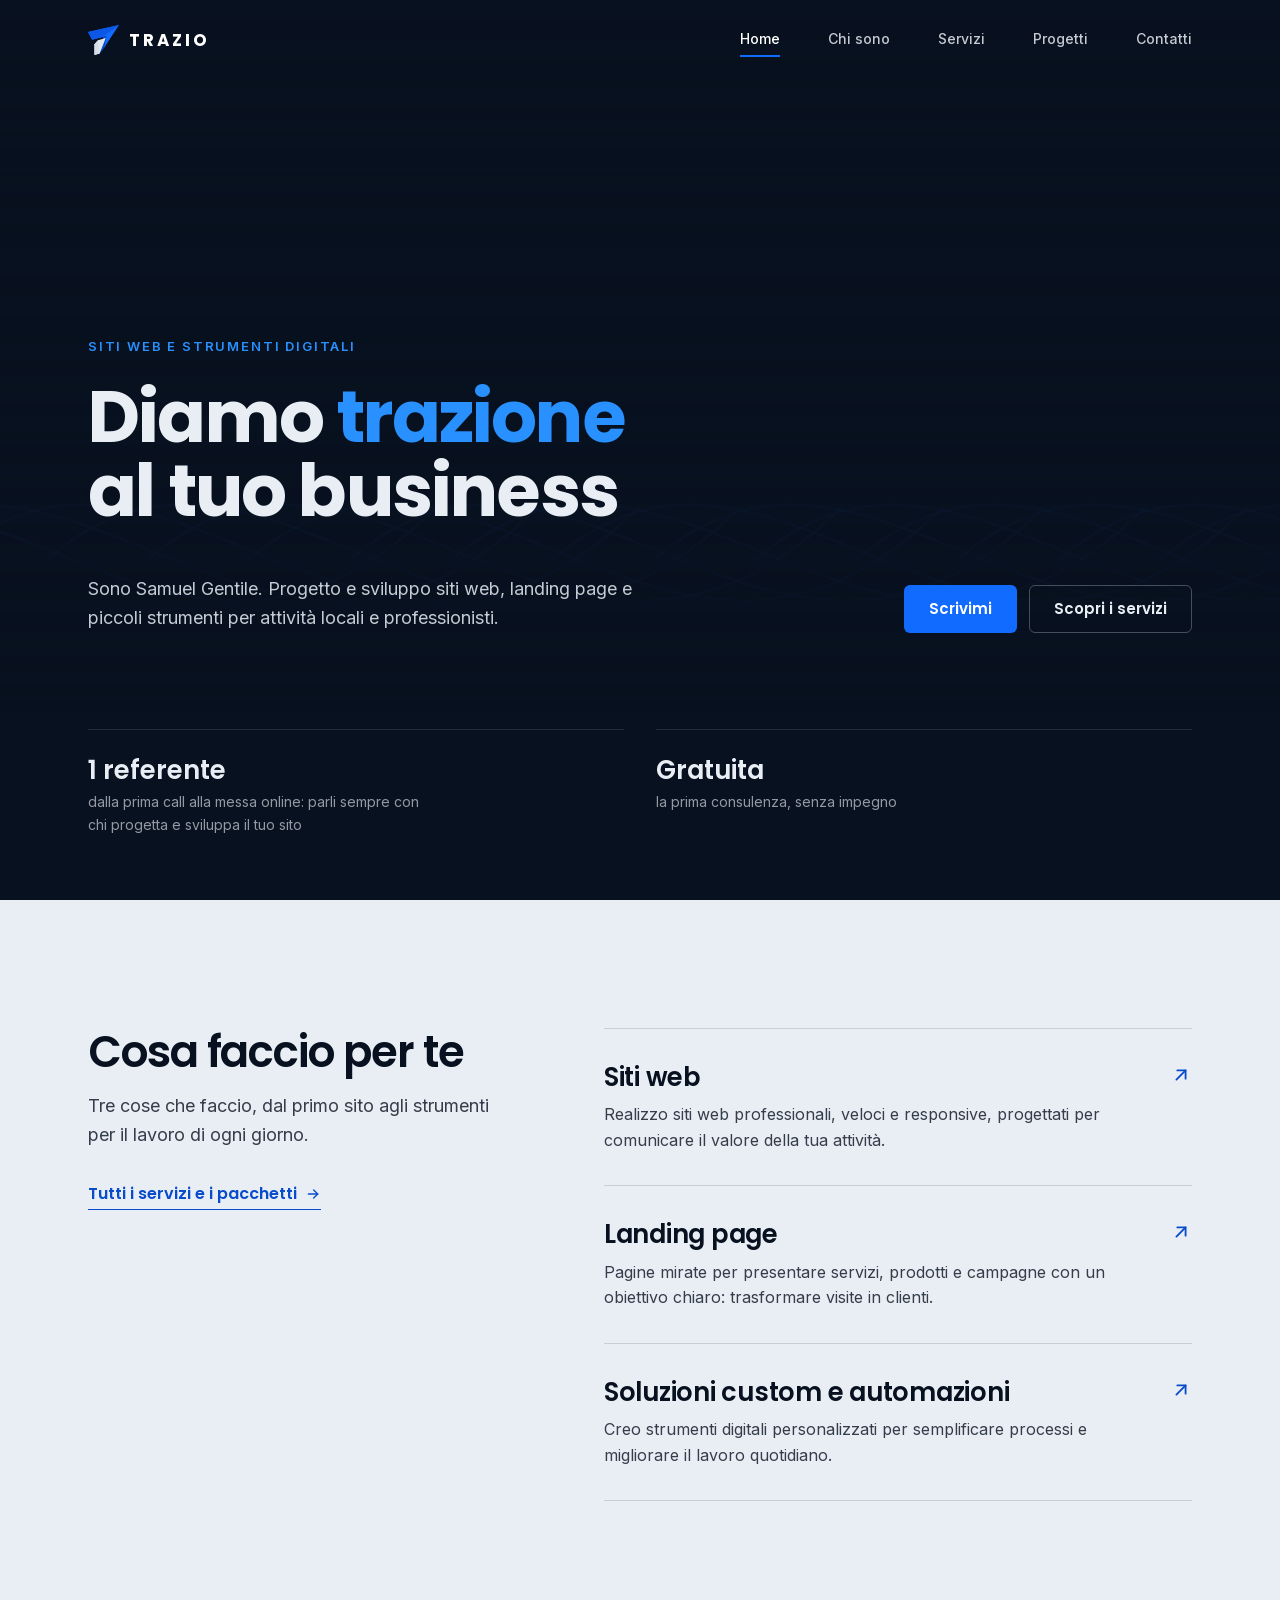
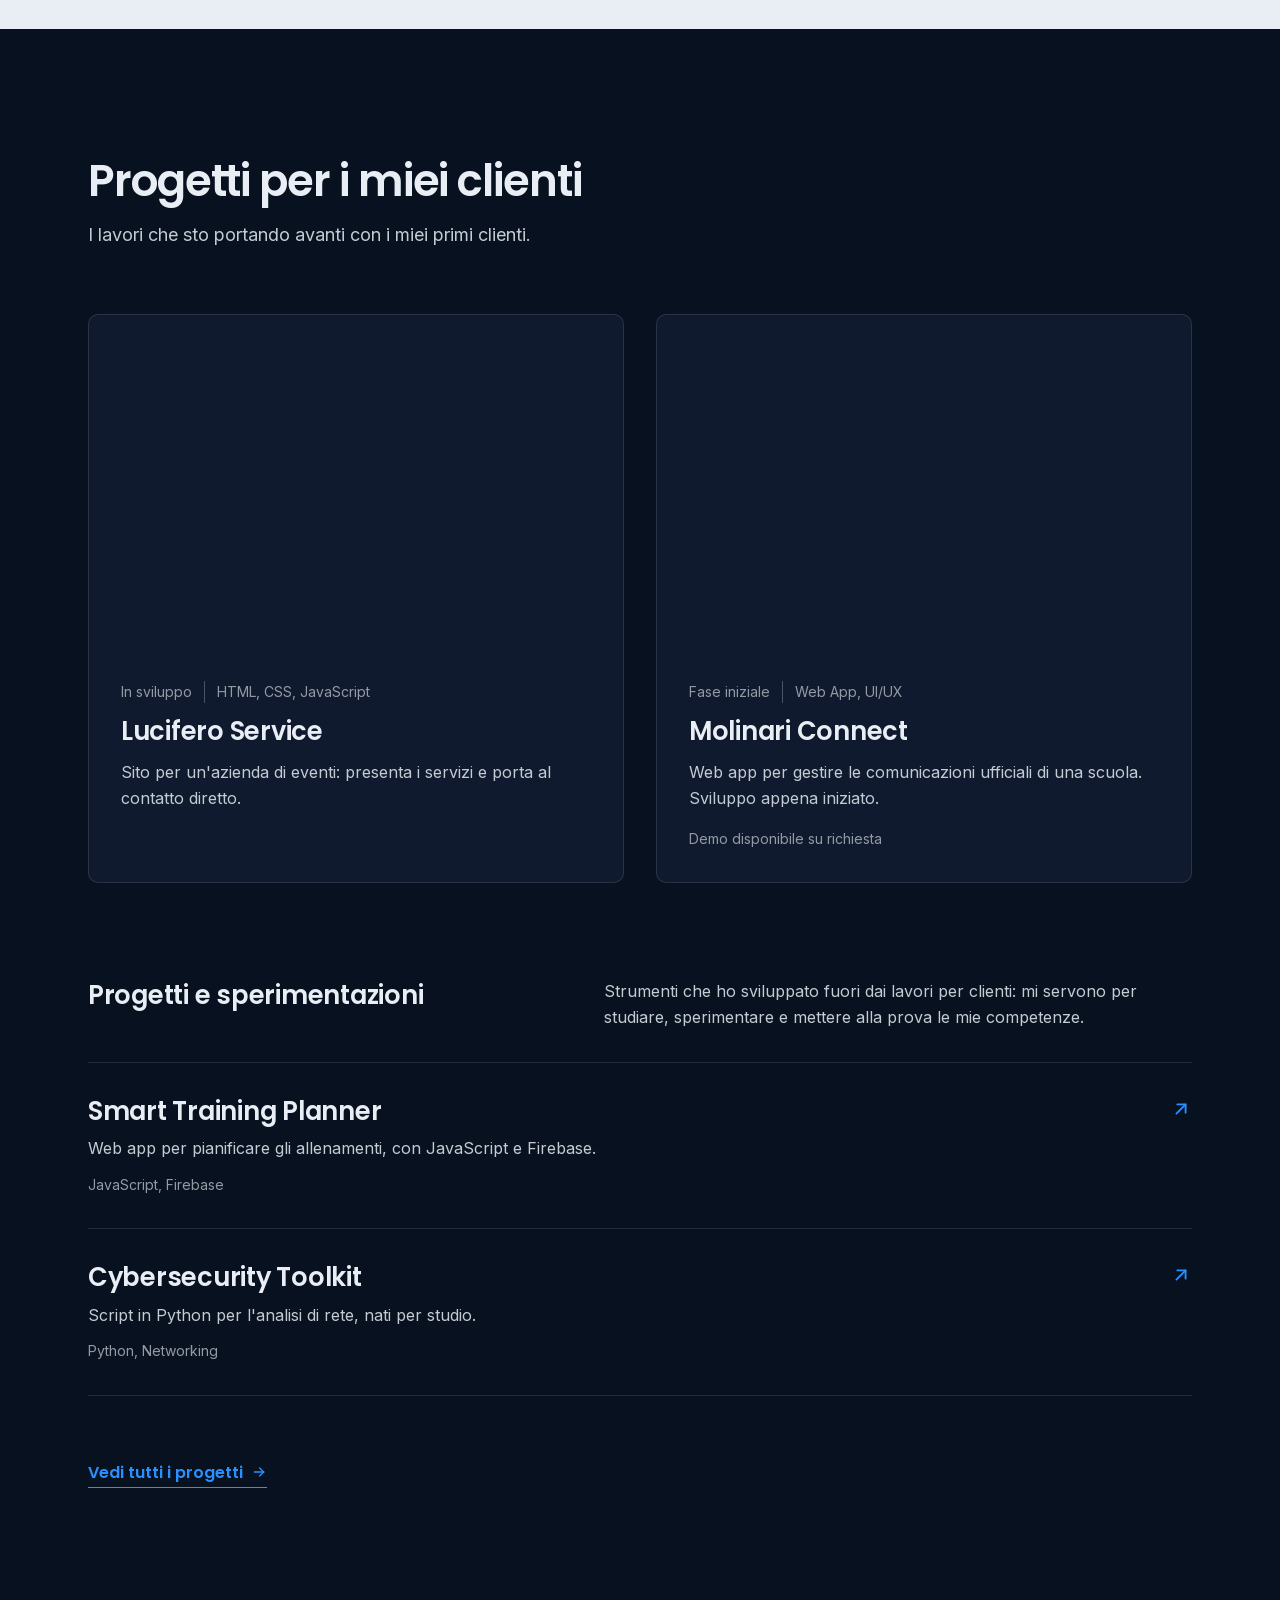
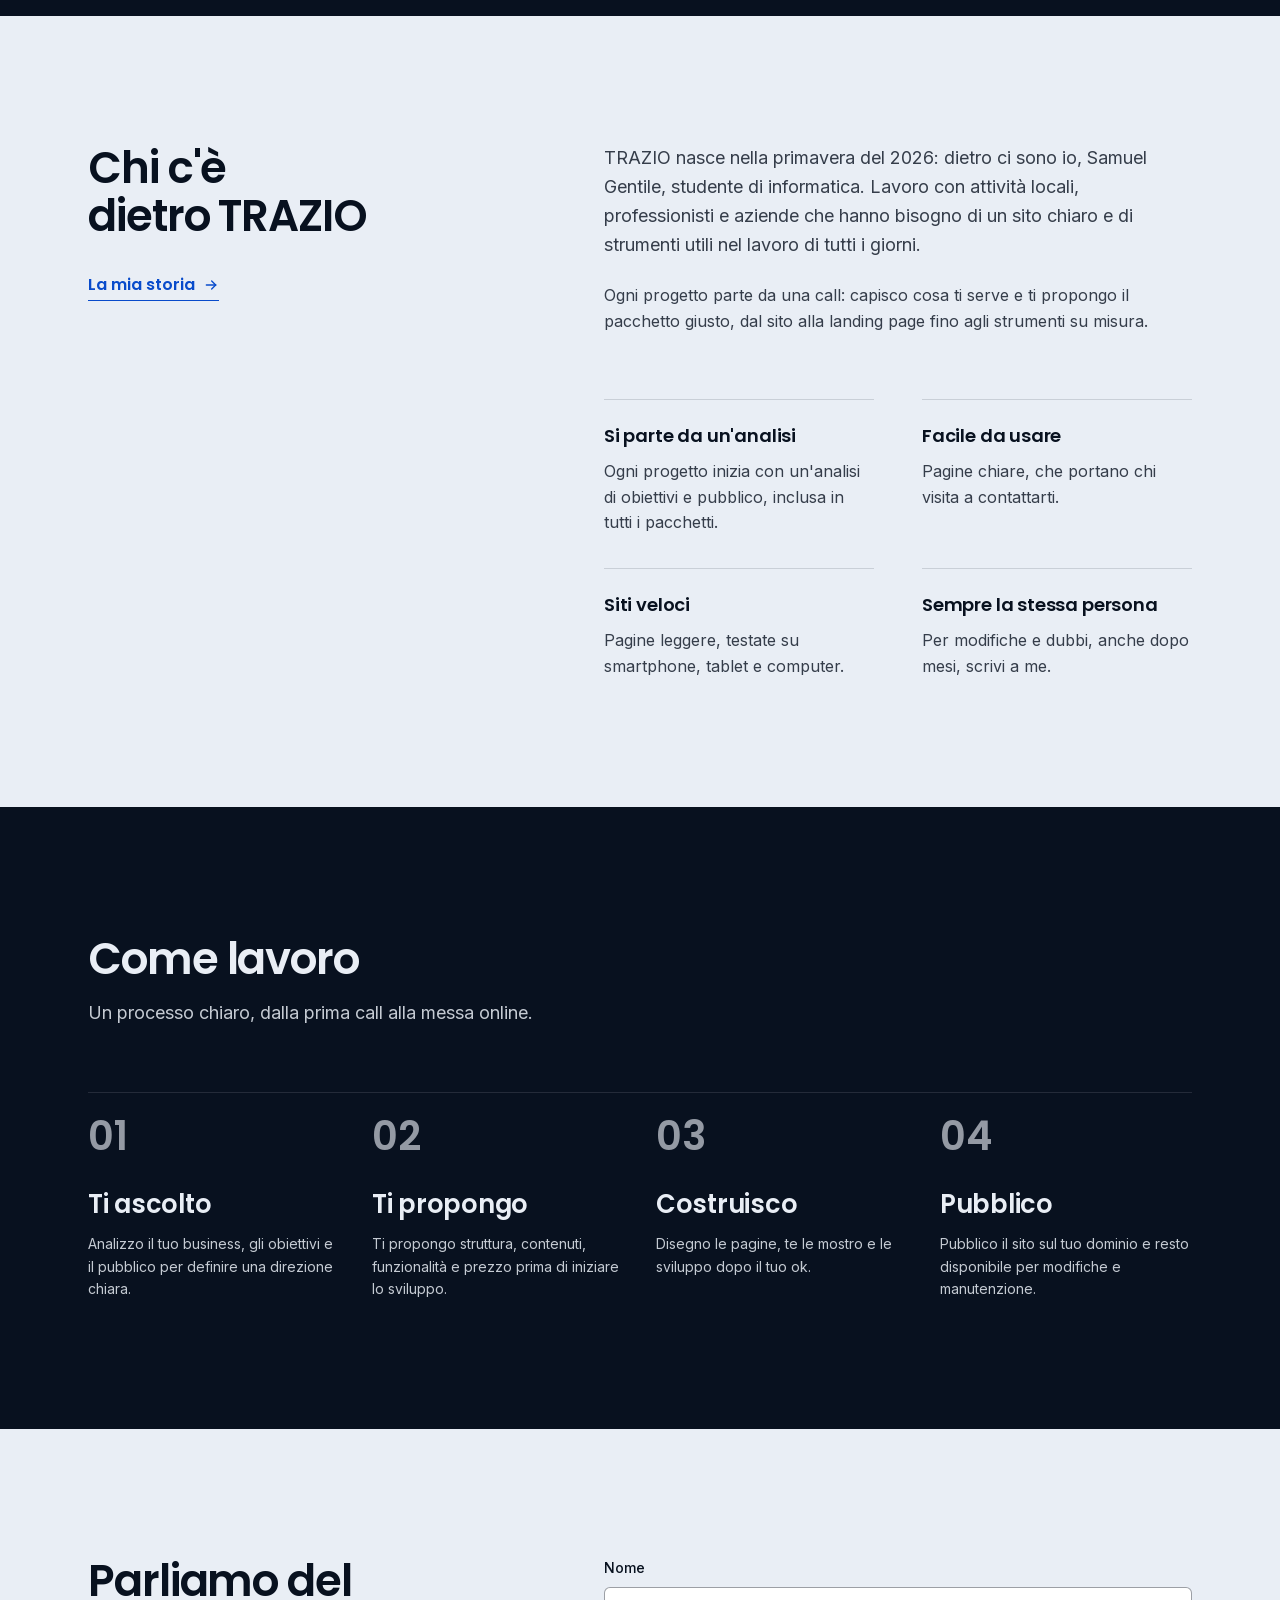
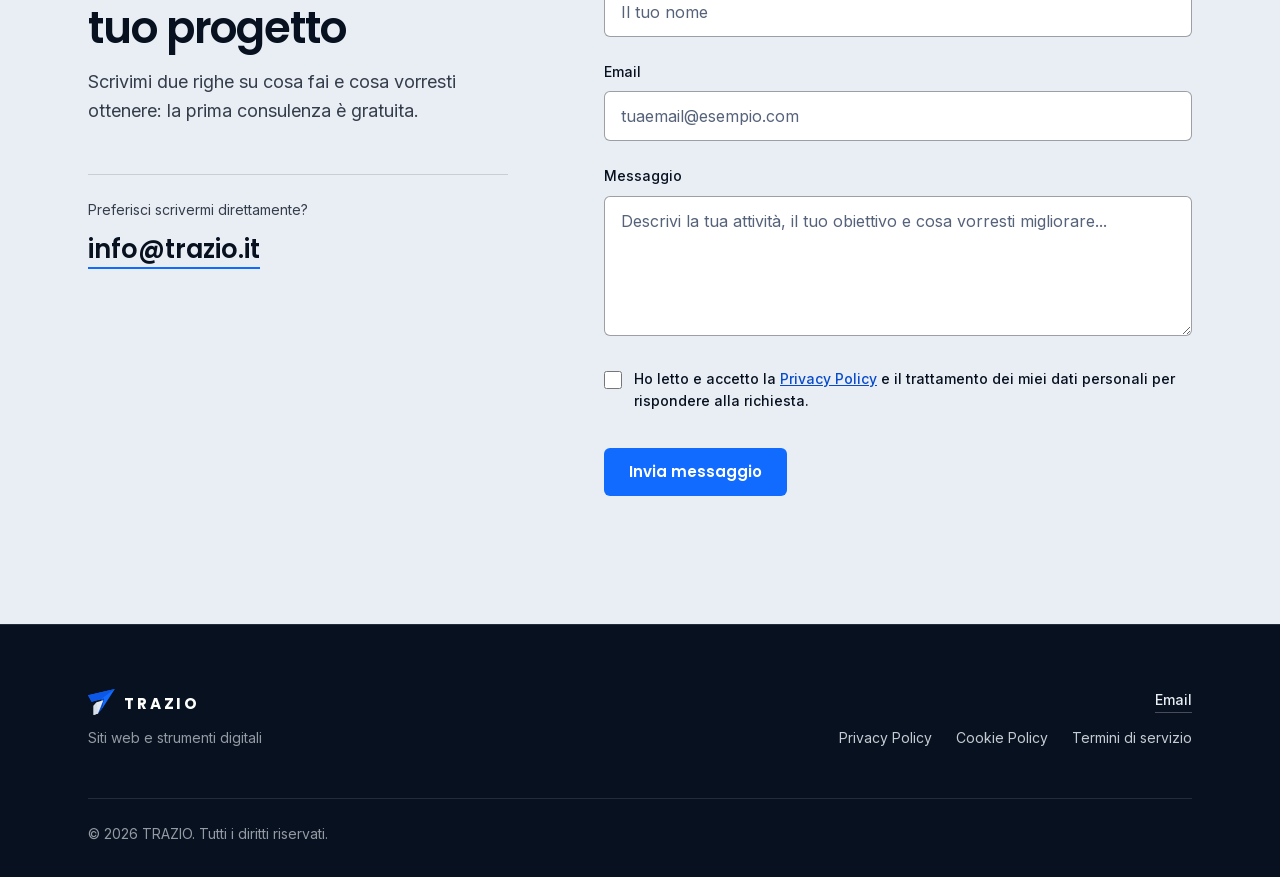
==== commit 2ff5da2d: "Tidy code comments, README and gitignore" ====
--- a/index.html
+++ b/index.html
@@ -349,7 +349,7 @@
 
         <form class="contact-form" action="https://formspree.io/f/xwvgbkjb" method="POST">
           <input type="hidden" name="_subject" value="Nuova richiesta dal sito TRAZIO">
-          <!-- Anti-spam Formspree: campo invisibile, se un bot lo compila l'invio viene scartato -->
+          <!-- Anti-spam -->
           <input type="text" name="_gotcha" tabindex="-1" autocomplete="off" aria-hidden="true" hidden>
           <div class="form-group">
             <label for="name">Nome</label>
--- a/css/variables.css
+++ b/css/variables.css
@@ -1,10 +1,3 @@
-/* ============================================================
-   VARIABLES.CSS
-   Design System — TRAZIO Digital Growth Studio
-   ============================================================ */
-
-/* Font ospitati sul sito (niente richieste a Google Fonts):
-   Inter variabile 400–700 e Poppins 600/700, solo sottoinsieme latin. */
 @font-face {
   font-family: 'Inter';
   font-style: normal;
@@ -29,32 +22,22 @@
 
 :root {
 
-  /* ----------------------------------------------------------
-     COLORI — Palette ufficiale TRAZIO (brand guidelines v1.0):
-     Electric Blue #126BFF · Deep Navy #08111F · Ice Grey #E9EEF5 · Ink #0B1320.
-     Il blu è l'unico accento e si usa pieno: niente gradienti né aloni.
-     I colori "semantici" (text-*, border, card, accent-ink, focus) sono
-     quelli del tema scuro; .section--light li ridefinisce per le sezioni
-     chiare, così i componenti funzionano su entrambi i fondi.
-     ---------------------------------------------------------- */
-  --color-bg: #08111F;            /* Deep Navy */
-  --color-bg-secondary: #0B1320;  /* Ink */
-  --color-ice: #E9EEF5;           /* Ice Grey */
+  /* Colori */
+  --color-bg: #08111F; /* Deep Navy */
+  --color-bg-secondary: #0B1320; /* Ink */
+  --color-ice: #E9EEF5; /* Ice Grey */
   --color-card: #0F1A2E;
   --color-card-hover: #152238;
 
-  --color-primary: #126BFF;       /* Electric Blue */
+  --color-primary: #126BFF; /* Electric Blue */
   --color-primary-light: #2991FF;
   --color-primary-dark: #084BCB;
 
-  /* Grigi ricavati dal brand: Ice Grey mescolato con Deep Navy
-     (84% e 62% di Ice), invece della scala slate di Tailwind.
-     Contrasto AA verificato su fondo, Ink e card. */
   --color-white: #FFFFFF;
-  --color-text-primary: #E9EEF5;  /* Ice Grey */
+  --color-text-primary: #E9EEF5;
   --color-text-secondary: #C5CBD3;
   --color-text-muted: #949AA4;
-  --color-accent-ink: #2991FF;    /* blu per testo piccolo (link, eyebrow) */
+  --color-accent-ink: #2991FF;
   --color-focus: #2991FF;
 
   --color-border: rgba(233, 238, 245, 0.12);
@@ -65,11 +48,7 @@
   --color-error: #EF4444;
   --color-warning: #F59E0B;
 
-  /* ----------------------------------------------------------
-     TIPOGRAFIA — Poppins per titoli e CTA, Inter per testo e UI
-     (brand guidelines). Scala: H1 56–72px, H2 36–44px, body 16–18px,
-     eyebrow 12–14px con tracking.
-     ---------------------------------------------------------- */
+  /* Tipografia */
   --font-primary: 'Inter', -apple-system, BlinkMacSystemFont, sans-serif;
   --font-display: 'Poppins', 'Inter', -apple-system, BlinkMacSystemFont, sans-serif;
 
@@ -94,9 +73,7 @@
   --tracking-display: -0.025em;
   --tracking-eyebrow: 0.14em;
 
-  /* ----------------------------------------------------------
-     SPAZIATURE
-     ---------------------------------------------------------- */
+  /* Spaziature */
   --space-2xs: 0.25rem;
   --space-xs: 0.5rem;
   --space-sm: 0.75rem;
@@ -108,42 +85,29 @@
   --space-4xl: 6rem;
   --space-5xl: 8rem;
 
-  /* ----------------------------------------------------------
-     LAYOUT
-     ---------------------------------------------------------- */
+  /* Layout */
   --container-max: 1200px;
   --container-padding: clamp(1.25rem, 5vw, 3rem);
   --navbar-height: 80px;
 
-  /* ----------------------------------------------------------
-     BORDI E RAGGI — angoli contenuti, niente pillole né ombre
-     ---------------------------------------------------------- */
+  /* Bordi e raggi */
   --radius-sm: 4px;
   --radius-md: 6px;
   --radius-lg: 10px;
 
-  /* ----------------------------------------------------------
-     TRANSIZIONI
-     ---------------------------------------------------------- */
-  /* Curve: ease-out per ciò che entra o risponde a un'azione,
-     ease-in-out per ciò che si sposta sullo schermo, drawer per il
-     menu mobile. Le transizioni di solo colore usano "ease". */
+  /* Transizioni */
   --ease-out: cubic-bezier(0.23, 1, 0.32, 1);
   --ease-in-out: cubic-bezier(0.77, 0, 0.175, 1);
   --ease-drawer: cubic-bezier(0.32, 0.72, 0, 1);
 
-  /* Durate: pressione, risposta dell'interfaccia, pannelli e immagini */
   --duration-fast: 160ms;
   --duration-base: 200ms;
   --duration-slow: 400ms;
 
-  /* Scorciatoie per colore, bordo, fondo e opacità */
   --transition-fast: 0.2s ease;
   --transition-base: 0.25s ease;
 
-  /* ----------------------------------------------------------
-     Z-INDEX
-     ---------------------------------------------------------- */
+  /* Z-index */
   --z-behind: -1;
   --z-base: 1;
   --z-dropdown: 100;
--- a/css/style.css
+++ b/css/style.css
@@ -1,18 +1,4 @@
-/* ============================================================
-   STYLE.CSS — Base styles, reset, componenti riutilizzabili
-   Ordine: reset → layout e temi → tipografia → componenti base
-   (bottoni, card, navbar, hero) → componenti di pagina → utility.
-   I token (colori, spazi, font) vivono in variables.css.
-
-   Linguaggio visivo: tipografia forte, fondi pieni che alternano
-   Deep Navy e Ice Grey, un solo accento blu pieno, angoli contenuti,
-   linee sottili al posto di ombre e card dove possibile.
-   ============================================================ */
-
-/* ---------- RESET ----------
-   Azzero i margini/padding di default del browser e imposto
-   box-sizing: border-box ovunque, così padding/border non
-   alterano le dimensioni dichiarate degli elementi. */
+/* Reset */
 *, *::before, *::after {
   margin: 0;
   padding: 0;
@@ -20,7 +6,7 @@
 }
 
 html {
-  scroll-padding-top: calc(var(--navbar-height) + var(--space-md)); /* evita che la navbar fissa copra il titolo della sezione */
+  scroll-padding-top: calc(var(--navbar-height) + var(--space-md));
 }
 
 body {
@@ -29,7 +15,7 @@
   background-color: var(--color-bg);
   color: var(--color-text-primary);
   line-height: var(--lh-normal);
-  overflow-x: hidden; /* blocca lo scroll orizzontale indesiderato */
+  overflow-x: hidden;
   -webkit-font-smoothing: antialiased;
 }
 
@@ -38,8 +24,6 @@
   display: block;
 }
 
-/* Con width/height nell'HTML il browser riserva lo spazio prima del
-   caricamento; height:auto mantiene comunque le proporzioni reali. */
 img { height: auto; }
 
 a {
@@ -64,21 +48,17 @@
 fieldset { border: 0; min-width: 0; }
 legend { padding: 0; display: block; width: 100%; }
 
-/* Focus visibile e coerente per tutto ciò che è interattivo (tastiera).
-   Il colore cambia con il tema della sezione (vedi .section--light). */
 :focus-visible {
   outline: 2px solid var(--color-focus);
   outline-offset: 3px;
   border-radius: var(--radius-sm);
 }
 
-/* Scroll fluido sui link ancora (#faq, #pacchetti...), solo per chi
-   non ha chiesto di ridurre le animazioni */
 @media (prefers-reduced-motion: no-preference) {
   html { scroll-behavior: smooth; }
 }
 
-/* ---------- LAYOUT ---------- */
+/* Layout */
 .container {
   max-width: var(--container-max);
   margin-inline: auto;
@@ -90,20 +70,17 @@
   position: relative;
 }
 
-/* Sezione scura alternativa (Ink) */
 .section--alt { background: var(--color-bg-secondary); }
 
-/* Sezione chiara (Ice Grey). Ridefinisce i colori semantici: tutto ciò
-   che sta dentro (testi, bordi, card, form, bottoni) si adatta da solo. */
 .section--light {
   --color-card: #FFFFFF;
   --color-card-hover: #F6F8FB;
   --color-text-primary: #08111F;
-  --color-text-secondary: #353D4A; /* 80% Deep Navy, 20% Ice Grey */
+  --color-text-secondary: #353D4A;
   --color-text-muted: #55627A;
   --color-accent-ink: var(--color-primary-dark);
   --color-focus: var(--color-primary-dark);
-  --color-error: #B3261E;          /* rosso più scuro: contrasto AA sul fondo chiaro */
+  --color-error: #B3261E;
   --color-border: rgba(8, 17, 31, 0.14);
   --color-border-hover: rgba(8, 17, 31, 0.4);
   --color-row-hover: rgba(8, 17, 31, 0.045);
@@ -111,11 +88,8 @@
   color: var(--color-text-primary);
 }
 
-/* Sezione di apertura pagina (sotto la navbar fissa), usata su tutte
-   le pagine interne diverse dalla home */
 .section--page-top { padding-top: calc(var(--navbar-height) + var(--space-4xl)); }
 
-/* Intestazione di sezione: allineata a sinistra, larghezza di lettura */
 .section-header {
   max-width: 720px;
   margin-bottom: var(--space-3xl);
@@ -143,8 +117,6 @@
   font-size: var(--fs-body-lg);
 }
 
-/* Layout a due colonne: intestazione a sinistra (resta visibile mentre
-   si scorre il contenuto), contenuto a destra. */
 .split {
   display: grid;
   grid-template-columns: minmax(0, 5fr) minmax(0, 7fr);
@@ -159,13 +131,13 @@
 
 .split__aside .section-header { margin-bottom: var(--space-xl); }
 
-/* ---------- TIPOGRAFIA ---------- */
+/* Tipografia */
 h1, h2, h3, h4 {
   font-family: var(--font-display);
   font-weight: var(--fw-semibold);
   line-height: var(--lh-tight);
   letter-spacing: var(--tracking-display);
-  text-wrap: balance; /* evita parole isolate sull'ultima riga */
+  text-wrap: balance;
 }
 
 h3, h4 { line-height: var(--lh-snug); letter-spacing: -0.01em; }
@@ -174,13 +146,11 @@
 
 strong { color: var(--color-text-primary); font-weight: var(--fw-semibold); }
 
-/* Titolo standard delle card e dei blocchi di contenuto */
 .service-card__title {
   font-size: var(--fs-h3);
   margin-bottom: var(--space-sm);
 }
 
-/* Link testuale con freccia ("La nostra storia →") */
 .link-arrow {
   display: inline-flex;
   align-items: center;
@@ -196,10 +166,7 @@
 
 .link-arrow::after { -webkit-mask-image: url('../assets/icons/ui/arrow-right.svg'); mask-image: url('../assets/icons/ui/arrow-right.svg'); }
 
-/* ---------- BRAND (simbolo + wordmark) ----------
-   Il logo è composto in HTML: simbolo SVG inline + parola "TRAZIO"
-   in Poppins. Così resta nitido a qualsiasi dimensione e non
-   dipende da un file immagine con testo rasterizzato. */
+/* Logo */
 .brand-mark {
   height: 30px;
   width: auto;
@@ -213,14 +180,10 @@
   letter-spacing: 0.18em;
   line-height: 1;
   color: var(--color-white);
-  transform: translateY(1px); /* allinea otticamente le maiuscole al centro del simbolo */
-}
-
-/* ---------- ICONE ----------
-   Tabler Icons (MIT) in assets/icons/ui, usate come maschera: prendono
-   il colore del testo e la dimensione del font. Un solo set di icone
-   per tutto il sito, niente simboli unicode al loro posto.
-   (I file sono locali perché la CSP permette solo immagini da 'self'.) */
+  transform: translateY(1px);
+}
+
+/* Icone */
 .icon,
 .link-arrow::after,
 .check-list li::before,
@@ -248,9 +211,7 @@
 .icon--check          { -webkit-mask-image: url('../assets/icons/ui/check.svg'); mask-image: url('../assets/icons/ui/check.svg'); }
 .icon--chevron-down   { -webkit-mask-image: url('../assets/icons/ui/chevron-down.svg'); mask-image: url('../assets/icons/ui/chevron-down.svg'); }
 
-/* ---------- BOTTONI ----------
-   Poppins per le CTA (brand guidelines), blu pieno, angoli contenuti.
-   Nessun sollevamento o alone: l'hover cambia solo colore. */
+/* Bottoni */
 .btn {
   display: inline-flex;
   align-items: center;
@@ -288,9 +249,7 @@
   cursor: progress;
 }
 
-/* ---------- CARD ----------
-   Contenitore neutro, senza ombra. Si "accende" al passaggio del mouse
-   solo quando è davvero cliccabile (a.card o .card--link). */
+/* Card */
 .card {
   background: var(--color-card);
   border: 1px solid var(--color-border);
@@ -307,7 +266,7 @@
   background: var(--color-card-hover);
 }
 
-/* ---------- NAVBAR ---------- */
+/* Navbar */
 .navbar {
   position: fixed;
   top: 0;
@@ -321,8 +280,6 @@
   transition: background var(--transition-base), border-color var(--transition-base);
 }
 
-/* Classe aggiunta via JS (navbar.js) quando si scrolla oltre una soglia:
-   fondo pieno, così resta leggibile anche sopra le sezioni chiare */
 .navbar.is-scrolled {
   background: rgba(8, 17, 31, 0.97);
   border-bottom-color: rgba(233, 238, 245, 0.1);
@@ -357,7 +314,6 @@
 }
 
 .navbar__links a::after {
-  /* linea sotto il link attivo/hover */
   content: '';
   position: absolute;
   bottom: -6px;
@@ -377,12 +333,11 @@
 
 .navbar__links a.is-active::after { transform: none; }
 
-/* Hamburger — visibile solo da mobile (vedi responsive.css) */
 .navbar__hamburger {
   display: none;
   flex-direction: column;
   gap: 5px;
-  padding: 10px; /* area di tocco più generosa senza cambiare l'aspetto */
+  padding: 10px;
   margin-right: -10px;
   z-index: var(--z-navbar);
 }
@@ -394,15 +349,11 @@
   transition: transform var(--duration-base) var(--ease-out), opacity var(--duration-base) ease;
 }
 
-/* Stato "menu aperto", classe aggiunta via JS */
 .navbar__hamburger.is-open span:nth-child(1) { transform: translateY(7px) rotate(45deg); }
 .navbar__hamburger.is-open span:nth-child(2) { opacity: 0; }
 .navbar__hamburger.is-open span:nth-child(3) { transform: translateY(-7px) rotate(-45deg); }
 
-/* ---------- HERO (home) ----------
-   Una colonna: titolo grande in basso a sinistra, sotto testo + azioni
-   e una fascia con i fatti concreti. Nessuna animazione d'entrata:
-   il titolo è il contenuto principale e deve comparire subito. */
+/* Hero */
 .hero {
   position: relative;
   display: flex;
@@ -419,7 +370,6 @@
   width: 100%;
 }
 
-/* Pattern del brand kit in sottofondo, sfumato verso il basso */
 .hero__glow {
   position: absolute;
   inset: 0;
@@ -449,7 +399,6 @@
   margin-bottom: var(--space-2xl);
 }
 
-/* Parola chiave del titolo: blu pieno del brand */
 .hero__accent { color: var(--color-primary-light); }
 
 .hero__row {
@@ -474,28 +423,49 @@
 
 .hero__facts { margin-top: var(--space-4xl); }
 
-/* Variante 404: hero centrata */
 .hero--static { align-items: center; }
 .hero__content--centered { text-align: center; max-width: 640px; margin-inline: auto; justify-content: center; }
 .hero__content--centered .hero__subtitle { margin: 0 auto var(--space-2xl); }
 .hero__content--centered .hero__actions { justify-content: center; }
 .hero__title--404 { font-size: clamp(4rem, 12vw, 9rem); margin-bottom: var(--space-md); }
 
-/* Immagine con cornice sottile (usata in "Chi siamo") */
-.hero__visual {
+.about-facts {
+  display: grid;
+  gap: var(--space-lg);
+  padding: var(--space-xl);
+  border: 1px solid var(--color-border);
   border-radius: var(--radius-lg);
-  overflow: hidden;
-  aspect-ratio: 4 / 3;
-  border: 1px solid var(--color-border);
-}
-
-.hero__visual img {
-  width: 100%;
-  height: 100%;
-  object-fit: cover;
-}
-
-/* ---------- GRID GENERICHE ---------- */
+  background: var(--color-bg-secondary);
+}
+
+.about-facts__row {
+  display: grid;
+  grid-template-columns: 9rem 1fr;
+  gap: var(--space-md);
+  align-items: baseline;
+}
+
+.about-facts dt {
+  font-size: var(--fs-small);
+  color: var(--color-text-muted);
+}
+
+.about-facts dd {
+  color: var(--color-text-primary);
+}
+
+.about-facts a {
+  color: var(--color-text-primary);
+  text-decoration: underline;
+  text-decoration-color: var(--color-primary);
+  text-decoration-thickness: 2px;
+  text-underline-offset: 0.25em;
+  transition: color var(--transition-fast);
+}
+
+.about-facts a:hover { color: var(--color-accent-ink); }
+
+/* Grid generiche */
 .grid {
   display: grid;
   gap: var(--space-xl);
@@ -503,12 +473,10 @@
 
 .grid--2 { grid-template-columns: repeat(2, 1fr); }
 
-/* ---------- FATTI ----------
-   Dati concreti già dichiarati altrove nel sito, come definizioni:
-   <dt> il dato, <dd> la spiegazione. */
+/* Fatti */
 .facts {
   display: grid;
-  grid-auto-flow: column;   /* una colonna per ogni dato, quanti che siano */
+  grid-auto-flow: column;
   grid-auto-columns: minmax(0, 1fr);
   gap: var(--space-xl);
 }
@@ -533,9 +501,7 @@
   max-width: 22rem;
 }
 
-/* ---------- LISTE EDITORIALI ----------
-   Righe separate da un filo sottile: titolo e testo, eventuale
-   numero a sinistra e freccia a destra se la riga è un link. */
+/* Liste editoriali */
 .services-list {
   display: flex;
   flex-direction: column;
@@ -582,8 +548,6 @@
   transition: transform var(--duration-base) var(--ease-out);
 }
 
-/* Riga cliccabile: un fondo tenue si riempie da sinistra, il titolo
-   prende l'accento e la freccia si sposta nella direzione del link */
 a.service-row {
   position: relative;
   isolation: isolate;
@@ -601,13 +565,10 @@
   z-index: -1;
 }
 
-
 a.service-row:hover h3,
 a.service-row:hover h2 { color: var(--color-accent-ink); }
 
-
-/* ---------- METODO ----------
-   L'unico elenco numerato del sito: è una sequenza, i numeri servono. */
+/* Metodo */
 .method-list {
   list-style: none;
   position: relative;
@@ -617,8 +578,6 @@
   padding-top: var(--space-lg);
 }
 
-/* Binario e riempimento: --progress (0→1) è aggiornato da scroll.js
-   mentre la sezione attraversa lo schermo; senza JS la linea è piena. */
 .method-list::before,
 .method-list::after {
   content: '';
@@ -656,9 +615,7 @@
 
 .method-item p { font-size: var(--fs-small); }
 
-/* ---------- COLONNE DI TESTO ----------
-   Titolo + testo con un filo in alto: niente card, niente icone.
-   (servizi "Perché TRAZIO", home "Chi siamo") */
+/* Colonne di testo */
 .reasons {
   display: grid;
   grid-template-columns: repeat(3, 1fr);
@@ -679,9 +636,7 @@
 
 .reasons--2 .reason h3 { font-size: var(--fs-body-lg); }
 
-/* ---------- PROGETTI ----------
-   Card con copertina: tutta la card è cliccabile tramite il link nel
-   titolo (::after esteso), così resta un solo link per lettori di schermo. */
+/* Progetti */
 .project-card {
   position: relative;
   display: flex;
@@ -706,7 +661,7 @@
   width: 100%;
   height: 100%;
   object-fit: cover;
-  object-position: top; /* le cover verticali mostrano l'intestazione, non il centro */
+  object-position: top;
   transition: transform var(--duration-slow) var(--ease-out);
 }
 
@@ -718,7 +673,6 @@
   margin-bottom: var(--space-sm);
 }
 
-/* Stato e tecnologie: due voci separate da un filo verticale */
 .project-card__meta,
 .service-row__meta,
 .project-hero__meta {
@@ -764,7 +718,6 @@
   margin-top: var(--space-md);
 }
 
-/* Gruppo "Progetti e sperimentazioni" sotto i lavori per clienti */
 .lab { margin-top: var(--space-4xl); }
 
 .lab__header {
@@ -777,14 +730,11 @@
 .lab__header h2,
 .lab__header h3 { font-size: var(--fs-h3); }
 
-/* Titolo di gruppo nella pagina progetti ("Lavori per clienti") */
 .projects-group-title {
   font-size: var(--fs-h3);
   margin-bottom: var(--space-xl);
 }
 
-/* Placeholder quando un'immagine progetto non è disponibile
-   (invece dell'icona "rotta" del browser). Attivato via JS. */
 .project-card__media.is-missing {
   display: flex;
   align-items: center;
@@ -799,9 +749,7 @@
 
 .project-card__media.is-missing img { display: none; }
 
-/* ---------- PAGINA PROGETTO ----------
-   Apertura con titolo, stato e descrizione, poi la copertina; sotto,
-   righe con etichetta a sinistra e contenuto a destra. */
+/* Pagina progetto */
 .project-hero {
   max-width: 760px;
   margin-bottom: var(--space-3xl);
@@ -838,7 +786,6 @@
 
 .detail-row .project-card__tags { margin: 0; }
 
-/* Elenco con spunte (funzionalità nelle pagine progetto) */
 .check-list {
   display: grid;
   grid-template-columns: repeat(2, 1fr);
@@ -854,7 +801,7 @@
   mask-image: url('../assets/icons/ui/check.svg');
 }
 
-/* ---------- TAG ---------- */
+/* Tag */
 .tag {
   font-size: var(--fs-xs);
   padding: var(--space-2xs) var(--space-sm);
@@ -863,8 +810,7 @@
   border: 1px solid var(--color-border);
 }
 
-
-/* ---------- FORM ---------- */
+/* Form */
 .contact-form {
   display: grid;
   gap: var(--space-lg);
@@ -937,7 +883,6 @@
 
 .contact-form .btn--primary { justify-self: start; margin-top: var(--space-sm); }
 
-/* Esito dell'invio sotto il pulsante (vuoto finché non serve) */
 .form-status {
   font-size: var(--fs-small);
   color: var(--color-text-secondary);
@@ -946,7 +891,6 @@
 .form-status:empty { display: none; }
 .form-status[data-state="error"] { color: var(--color-error); }
 
-/* Email diretta nella sezione contatti: un link grande e leggibile */
 .contact-direct {
   margin-top: var(--space-2xl);
   padding-top: var(--space-lg);
@@ -971,10 +915,7 @@
 
 .contact-direct a:hover { color: var(--color-accent-ink); }
 
-/* ---------- TABELLA PACCHETTI (servizi) ----------
-   Unico punto in cui compaiono i pacchetti: in testata nome, prezzo e
-   a chi è rivolto; nelle righe cosa include; in fondo le azioni.
-   La colonna consigliata ha un fondo leggermente tinto di blu. */
+/* Tabella pacchetti */
 .pricing-table-wrapper {
   width: 100%;
   overflow-x: auto;
@@ -1065,7 +1006,6 @@
 
 .pricing-table tfoot .btn { width: 100%; }
 
-/* Indicazione di scorrimento, mostrata solo su mobile (responsive.css) */
 .pricing-table-hint {
   display: none;
   font-size: var(--fs-small);
@@ -1073,7 +1013,6 @@
   margin-bottom: var(--space-sm);
 }
 
-/* Prima colonna ferma durante lo scroll orizzontale (mobile) */
 .pricing-table thead td:first-child,
 .pricing-table tbody th,
 .pricing-table tfoot td:first-child {
@@ -1083,9 +1022,7 @@
   z-index: 1;
 }
 
-/* ---------- PIANI DI MANUTENZIONE (servizi) ----------
-   Righe editoriali: nome e canone a sinistra, contenuto al centro,
-   azione a destra. Stesso linguaggio delle liste. */
+/* Manutenzione */
 .plans {
   margin-top: var(--space-3xl);
   border-top: 1px solid var(--color-border);
@@ -1159,7 +1096,7 @@
   line-height: 1.7;
 }
 
-/* ---------- FAQ (accordion basato su <details>/<summary>, nativo e accessibile) ---------- */
+/* FAQ */
 .faq-list {
   max-width: 760px;
   border-top: 1px solid var(--color-border);
@@ -1196,7 +1133,7 @@
   max-width: 640px;
 }
 
-/* ---------- CALCOLATORE PREVENTIVO ---------- */
+/* Calcolatore preventivo */
 .calculator-box { max-width: 600px; }
 
 .calculator-box__row { margin-bottom: var(--space-xl); }
@@ -1270,8 +1207,7 @@
 
 .calc-dropdown .calc-option { padding-left: var(--space-sm); }
 
-/* ---------- FOOTER ----------
-   Marchio e payoff a sinistra, link a destra, copyright sotto. */
+/* Footer */
 .footer {
   padding-block: var(--space-3xl) var(--space-xl);
   border-top: 1px solid var(--color-border);
@@ -1349,10 +1285,7 @@
   color: var(--color-text-muted);
 }
 
-/* ---------- HOVER CON MOVIMENTO ----------
-   Solo con un puntatore vero (sul touch il tap lascia l'hover
-   "incollato") e solo se non si è chiesto di ridurre le animazioni.
-   I cambi di colore restano sempre attivi. */
+/* Hover con movimento */
 @media (hover: hover) and (pointer: fine) and (prefers-reduced-motion: no-preference) {
   .navbar__links a:hover::after { transform: none; }
   .link-arrow:hover::after { transform: translateX(3px); }
@@ -1361,7 +1294,7 @@
   .project-card:hover .project-card__media img { transform: scale(1.03); }
 }
 
-/* ---------- UTILITY DI PAGINA ---------- */
+/* Utility di pagina */
 .back-to-top {
   font-size: 1.25rem;
   position: fixed;
@@ -1389,12 +1322,11 @@
   visibility: visible;
 }
 
-/* Link "salta al contenuto" per la navigazione da tastiera */
 .skip-to-content {
   position: absolute;
   top: 0;
   left: 0;
-  transform: translateY(-120%); /* fuori schermo per intero (margine contro gli arrotondamenti subpixel) */
+  transform: translateY(-120%);
   background: var(--color-primary);
   color: var(--color-white);
   padding: 8px 16px;
@@ -1405,7 +1337,6 @@
 
 .skip-to-content:focus { transform: none; }
 
-/* Solo screen reader */
 .u-sr-only {
   position: absolute;
   width: 1px;
@@ -1418,10 +1349,6 @@
   border: 0;
 }
 
-/* ============================================================
-   UTILITY CLASSES
-   Sostituiscono gli stili inline sparsi nelle pagine HTML.
-   ============================================================ */
 .u-text-center { text-align: center; }
 .u-mt-md  { margin-top: var(--space-md); }
 .u-mt-lg  { margin-top: var(--space-lg); }
@@ -1440,9 +1367,7 @@
 .u-max-w-sm { max-width: 640px; margin-inline: auto; }
 .u-max-w-md { max-width: 860px; margin-inline: auto; }
 
-/* ---------- PAGINE LEGALI ----------
-   Testo lungo da leggere: colonna stretta, elenchi puntati visibili,
-   niente card. */
+/* Pagine legali */
 .legal > * { max-width: 760px; }
 
 .legal__intro {
@@ -1477,12 +1402,10 @@
   text-decoration: underline;
 }
 
-/* Tabella semplice usata nelle pagine legali */
 .legal-table { width: 100%; border-collapse: collapse; margin-top: var(--space-md); }
 .legal-table th,
 .legal-table td { text-align: left; padding: var(--space-md); vertical-align: top; }
 .legal-table th { color: var(--color-text-primary); border-bottom: 1px solid var(--color-border); }
 .legal-table td { color: var(--color-text-secondary); }
 
-/* Bottone compatto in linea (link esterni nelle pagine legali) */
 .btn--inline { display: inline-flex; padding: 0.5rem 1rem; font-size: var(--fs-small); }
--- a/css/animations.css
+++ b/css/animations.css
@@ -1,19 +1,3 @@
-/* ============================================================
-   ANIMATIONS.CSS
-   Pochi movimenti, ognuno con un compito preciso:
-   - hero: il titolo sale riga per riga, poi testo e dati compaiono
-     insieme. È l'unico ingresso orchestrato del sito, una volta sola.
-   - immagini dei lavori (.reveal-media): si scoprono dal basso quando
-     entrano nello schermo, così il lavoro è il momento visivo.
-   - metodo: una linea si riempie con lo scroll e accende i passi,
-     perché lì l'ordine conta.
-   Tutte le altre sezioni sono ferme: il testo si legge subito.
-   Valgono solo con JS attivo (classe .js su <html>, impostata
-   nell'<head>): senza JS il contenuto è subito visibile e statico.
-   Con "riduci animazioni" restano solo dissolvenze brevi, nessuno
-   spostamento. Curve e durate: token in variables.css.
-   ============================================================ */
-
 @keyframes lineUp {
   to { transform: none; }
 }
@@ -23,13 +7,12 @@
   to { opacity: 1; }
 }
 
-/* ---------- HERO ---------- */
+/* Hero */
 .hero__line { display: block; }
 
 .js .hero__line {
   overflow: hidden;
-  /* spazio per i discendenti (g, p) che altrimenti verrebbero tagliati */
-  padding-bottom: 0.1em;
+  padding-bottom: 0.1em; /* spazio per g e p */
   margin-bottom: -0.1em;
 }
 
@@ -41,18 +24,13 @@
 
 .js .hero__line:nth-child(2) > span { animation-delay: 80ms; }
 
-/* Testo, azioni e dati arrivano insieme quando il titolo è quasi
-   fermo: una sola dissolvenza, senza spostamento e senza cascata.
-   L'etichetta sopra il titolo resta ferma e fa da àncora. */
 .js .hero__row,
 .js .hero__facts {
   opacity: 0;
   animation: fadeIn 500ms var(--ease-out) 350ms forwards;
 }
 
-/* ---------- IMMAGINI DEI LAVORI ----------
-   La copertina si scopre dal basso verso l'alto (clip-path, niente
-   layout). scroll.js aggiunge .is-visible una volta sola. */
+/* Immagini dei lavori */
 .js .reveal-media {
   clip-path: inset(0 0 100% 0);
   transition: clip-path 600ms var(--ease-in-out);
@@ -60,15 +38,11 @@
 
 .js .reveal-media.is-visible { clip-path: inset(0); }
 
-/* ---------- METODO: linea di avanzamento ----------
-   scroll.js aggiorna --progress (0→1) sulla lista e aggiunge
-   .is-active ai passi raggiunti. */
+/* Metodo */
 .js .method-item .method-number { transition: color 300ms ease; }
 .js .method-item:not(.is-active) .method-number { color: var(--color-text-muted); }
 
-/* ---------- RIDUCI ANIMAZIONI ----------
-   Meno movimento, non zero: niente spostamenti né tendine, ma
-   dissolvenze brevi dove aiutano a capire che qualcosa è comparso. */
+/* Riduci animazioni */
 @media (prefers-reduced-motion: reduce) {
   .js .hero__line > span {
     animation: none;
--- a/css/responsive.css
+++ b/css/responsive.css
@@ -1,15 +1,7 @@
-/* ============================================================
-   RESPONSIVE.CSS
-   Approccio: stile base scritto per desktop in style.css,
-   qui adattiamo verso il basso (tablet -> mobile). Il mobile non è
-   una versione "stretta" del desktop: dove serve cambia struttura.
-   ============================================================ */
-
-/* ---------- TABLET (<= 1024px) ---------- */
+/* Tablet */
 @media (max-width: 1024px) {
   .section { padding-block: var(--space-4xl); }
 
-  /* Split: intestazione sopra, contenuto sotto; niente sticky */
   .split,
   .lab__header {
     grid-template-columns: 1fr;
@@ -22,7 +14,6 @@
 
   .method-list { grid-template-columns: repeat(2, 1fr); row-gap: var(--space-2xl); }
 
-  /* Piani manutenzione: nome+prezzo sopra, contenuto sotto, azione a fondo */
   .plan {
     grid-template-columns: 1fr;
     gap: var(--space-lg);
@@ -31,14 +22,13 @@
   .plan__action { align-self: start; }
 }
 
-/* ---------- MOBILE LARGE (<= 768px) ---------- */
+/* Mobile */
 @media (max-width: 768px) {
 
   .grid--2 {
-    grid-template-columns: 1fr; /* su mobile tutto si impila in singola colonna */
+    grid-template-columns: 1fr;
   }
 
-  /* Menu di navigazione: da orizzontale a pannello a comparsa */
   .navbar__links {
     position: fixed;
     top: 0;
@@ -54,8 +44,6 @@
     padding: var(--space-3xl) var(--space-xl);
     gap: var(--space-xl);
     transform: translateX(100%);
-    /* chiuso: nascosto anche a tastiera e screen reader (visibility),
-       ma solo dopo che il pannello è uscito, così l'animazione resta */
     visibility: hidden;
     transition: transform var(--duration-slow) var(--ease-drawer), visibility 0s linear var(--duration-slow);
     z-index: var(--z-navbar);
@@ -84,7 +72,6 @@
 
   .navbar__hamburger { display: flex; }
 
-  /* Hero: altezza del contenuto, niente 100svh forzato */
   .hero {
     min-height: 0;
     padding-top: calc(var(--navbar-height) + var(--space-3xl));
@@ -110,7 +97,6 @@
   .service-row { gap: var(--space-md); padding: var(--space-lg) 0; }
   .service-number { flex-basis: 2rem; }
 
-  /* Metodo in colonna: la linea diventa verticale, a sinistra */
   .method-list {
     grid-template-columns: 1fr;
     row-gap: var(--space-xl);
@@ -160,7 +146,6 @@
   .pricing-table th,
   .pricing-table td { padding: var(--space-sm) var(--space-md); }
 
-  /* Prima colonna più stretta: lascia spazio ai pacchetti */
   .pricing-table thead td:first-child,
   .pricing-table tbody th,
   .pricing-table tfoot td:first-child { width: 8.5rem; min-width: 8.5rem; }
@@ -170,7 +155,6 @@
 
   .contact-form .btn--primary { justify-self: stretch; }
 
-  /* Footer: tutto in colonna, allineato a sinistra */
   .footer .container { grid-template-columns: 1fr; }
   .footer__socials,
   .footer__legal {
@@ -189,18 +173,17 @@
   }
 }
 
-/* ---------- MOBILE SMALL (<= 480px) ---------- */
+/* Mobile piccolo */
 @media (max-width: 480px) {
   .container { padding-inline: var(--space-md); }
 
   .card { padding: var(--space-lg); }
+
+  .about-facts { padding: var(--space-lg); }
+  .about-facts__row { grid-template-columns: 1fr; gap: var(--space-2xs); }
 
   .project-card__body { padding: var(--space-lg); }
 
   .brand-word { font-size: 0.95rem; }
 }
 
-/* "Riduci animazioni": ogni movimento ha la sua variante (animations.css,
-   hover in style.css, menu mobile qui sopra). Niente azzeramento globale:
-   le dissolvenze brevi e i cambi di colore restano, perché aiutano a
-   capire cosa è cambiato. */
